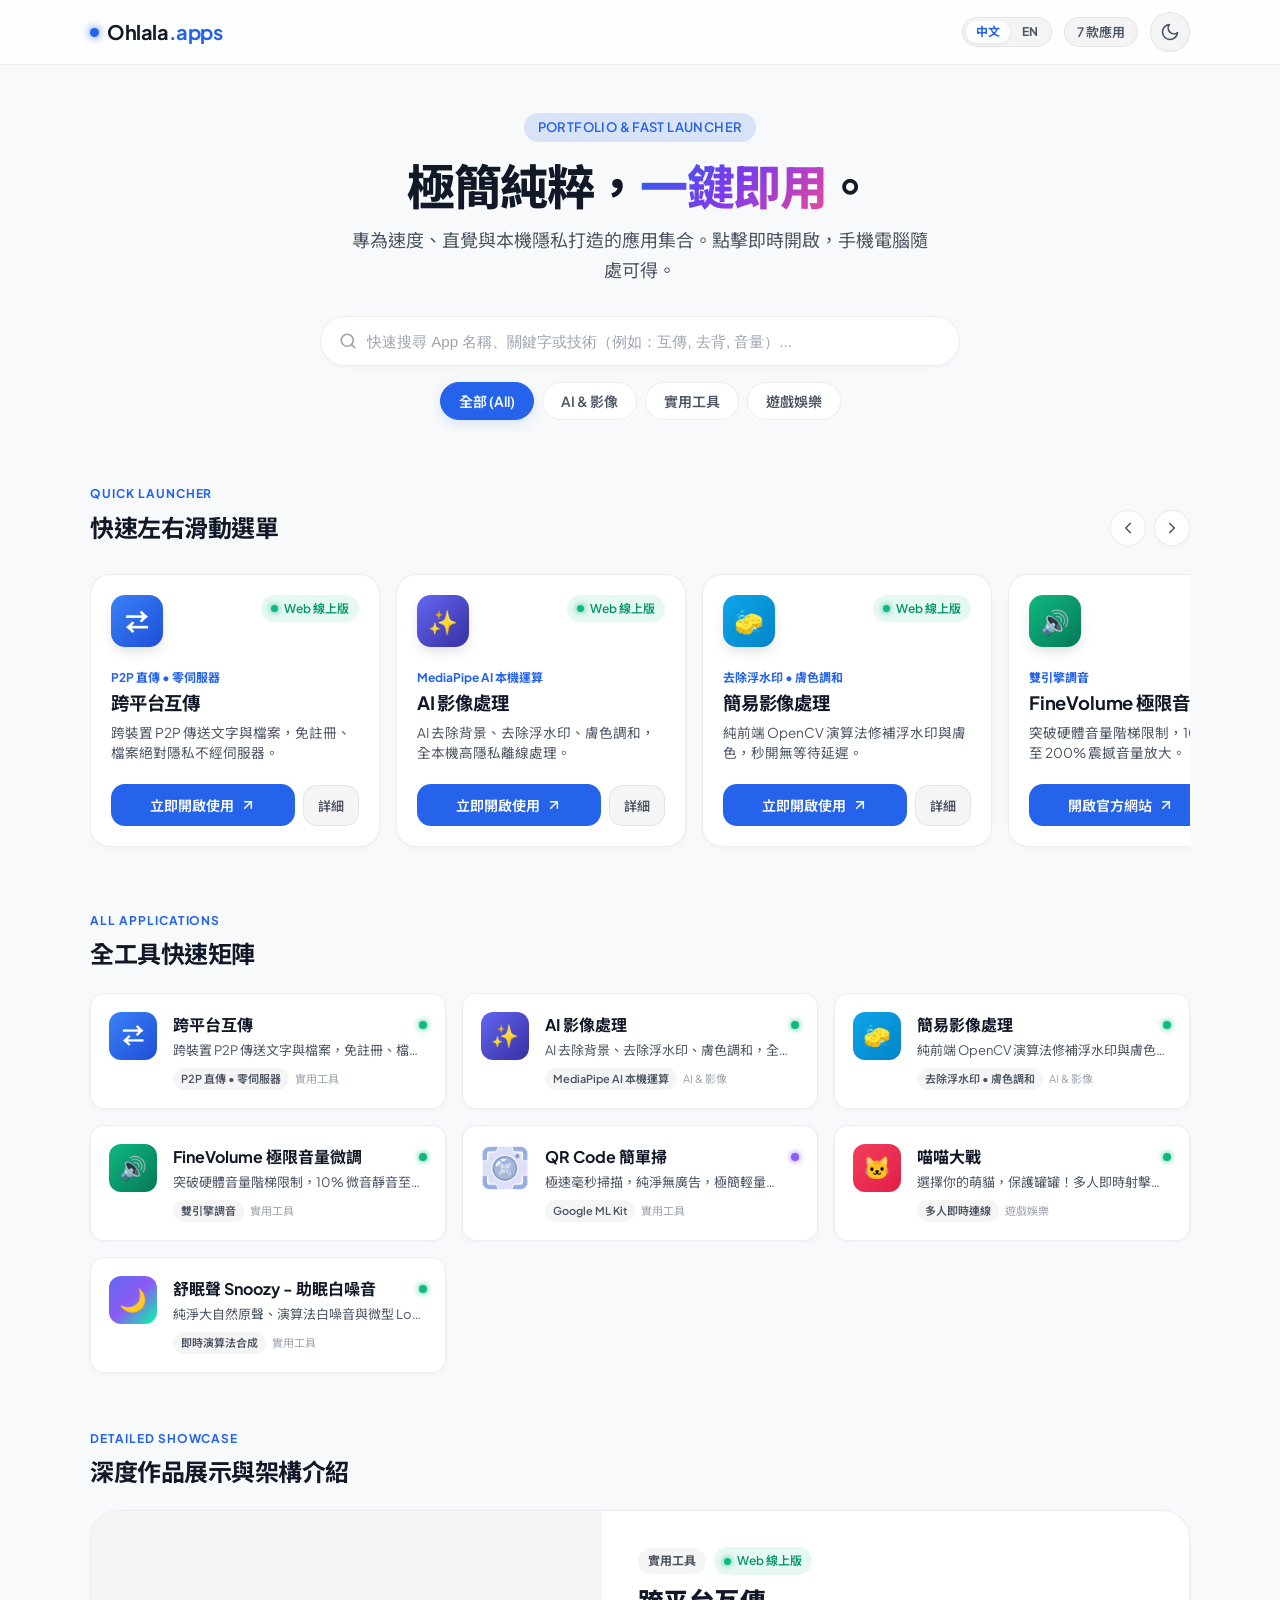
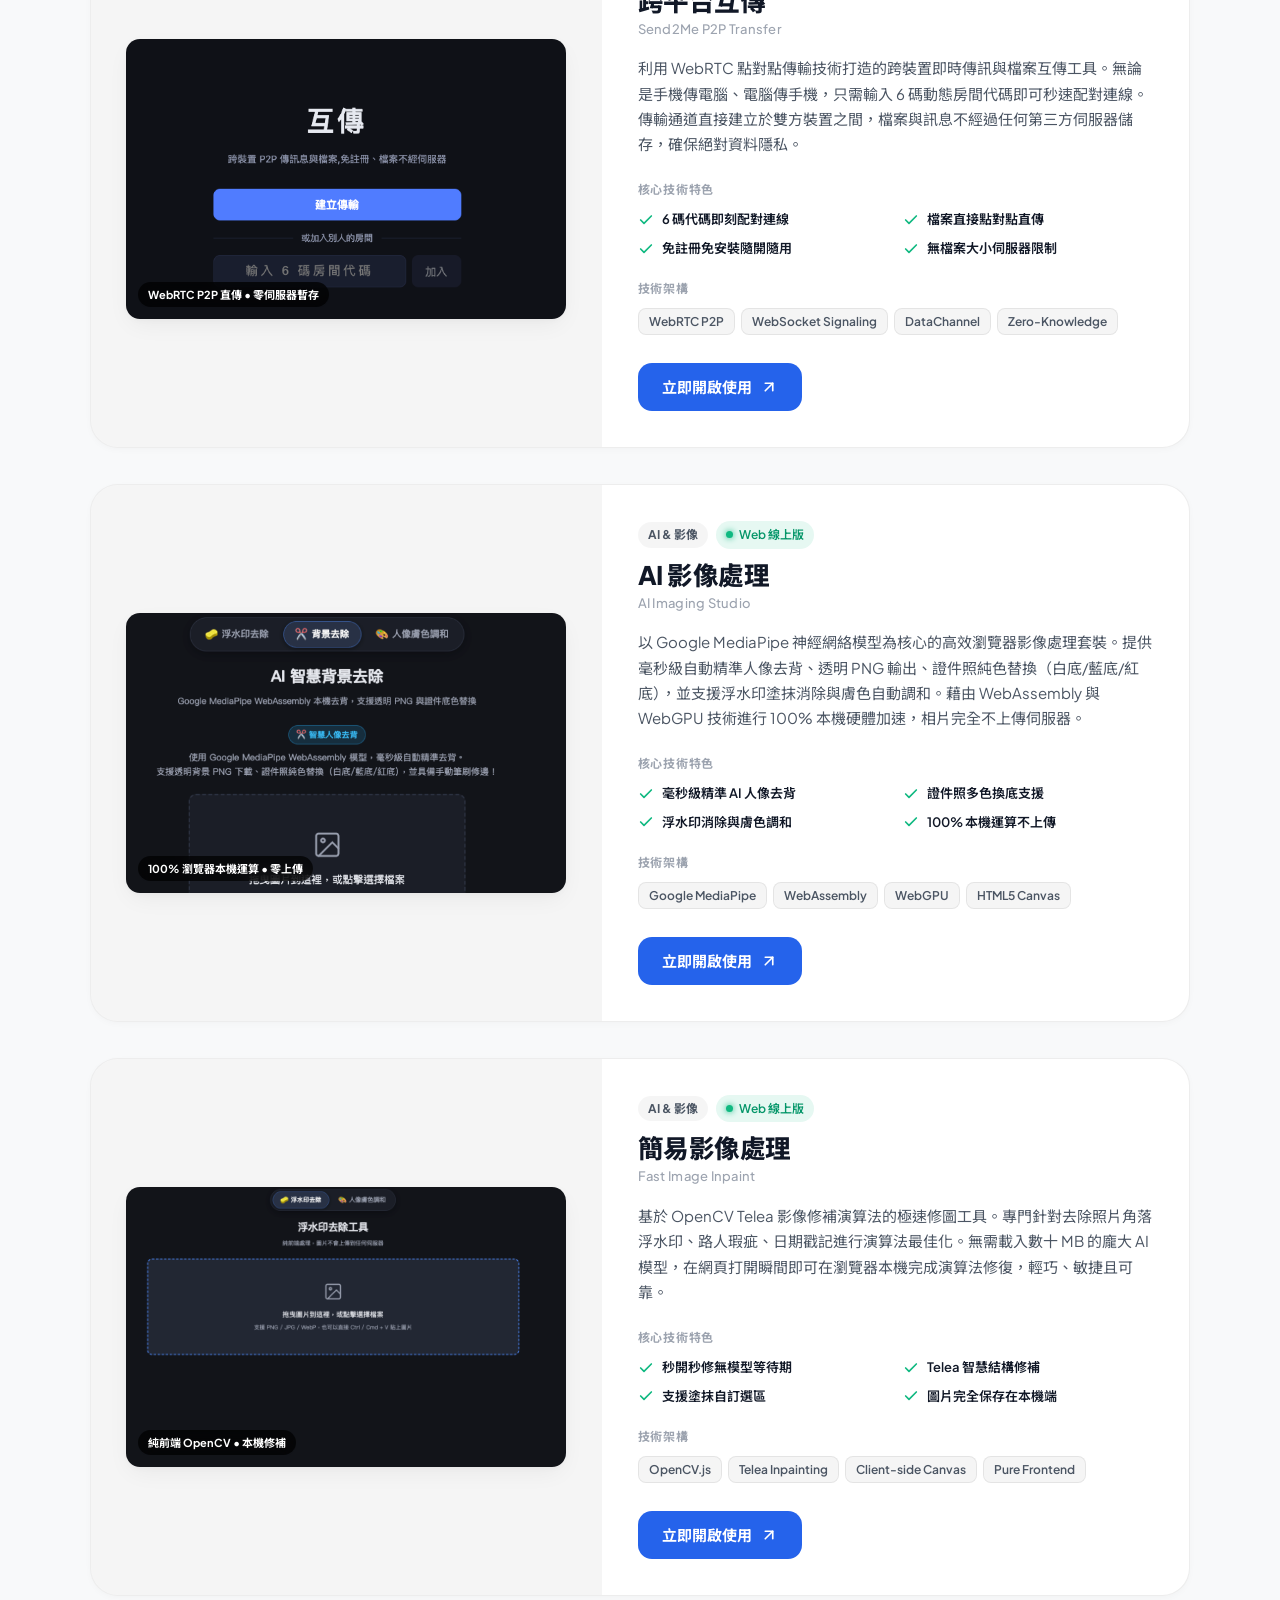
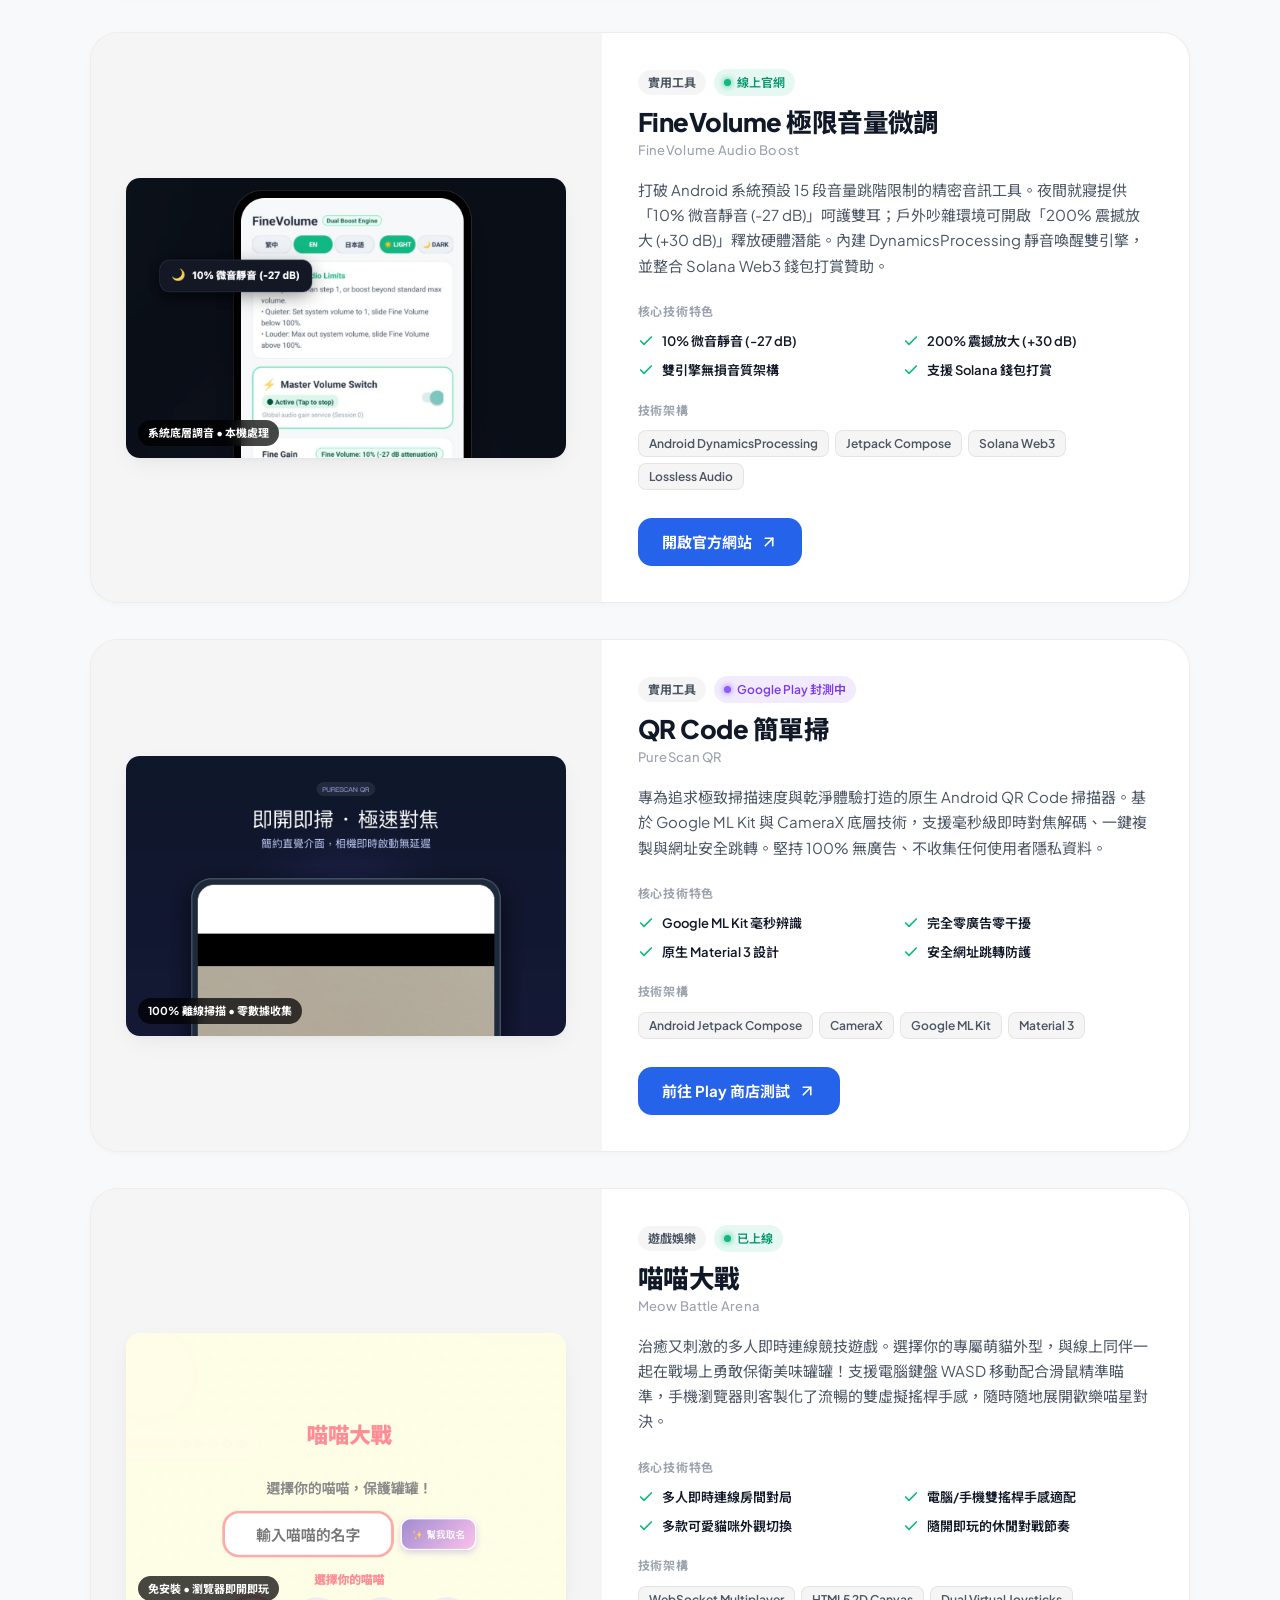
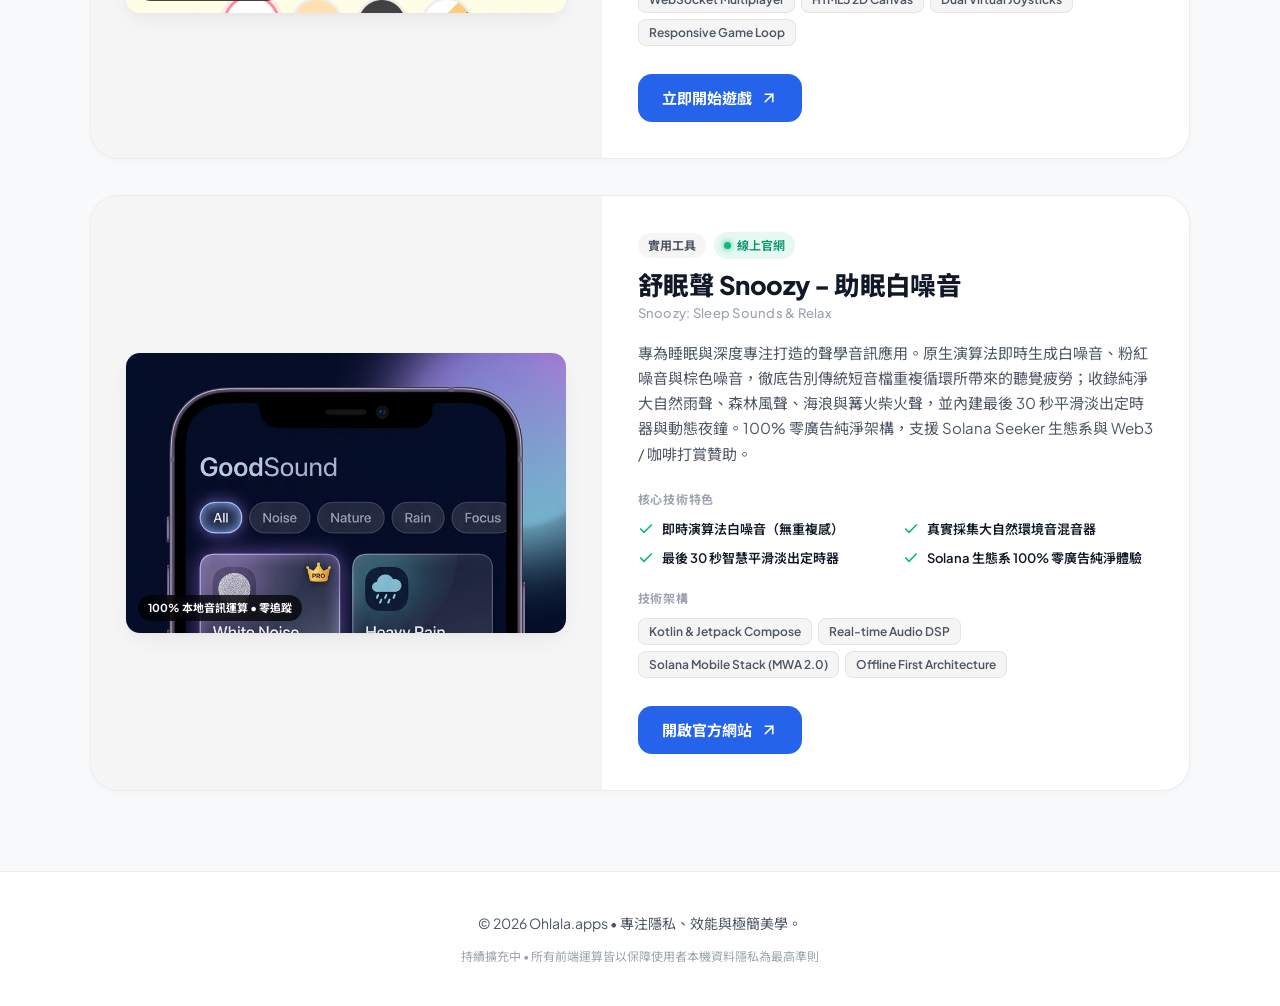
==== index.html @ dec2ff74 "Add Snoozy sleep white noise app to showcase and quick launcher" ====
<!DOCTYPE html>
<html lang="zh-TW" data-theme="light">
<head>
  <meta charset="UTF-8" />
  <meta name="viewport" content="width=device-width, initial-scale=1.0, maximum-scale=5.0" />
  <title>Ohlala Apps | 實用工具與獨立專案集合</title>
  <meta name="description" content="Ohlala Apps - 個人獨立開發的 Web 應用與 Android 原生 App 集合。主打 100% 隱私本機運算、P2P 直傳、Google MediaPipe AI 影像處理、極限音量微調與純淨 QR Code 掃描器。" />
  <meta name="keywords" content="Ohlala Apps, Web 應用, Android App, QR Code 掃描器, P2P 互傳, AI 去背, 浮水印去除, FineVolume, 作品集" />
  <meta name="author" content="Ohlala" />

  <!-- Open Graph / Meta -->
  <meta property="og:type" content="website" />
  <meta property="og:title" content="Ohlala Apps | 實用工具與獨立專案集合" />
  <meta property="og:description" content="乾淨、快速、專注於本機隱私與極致效能的獨立工具箱。" />
  <meta property="og:url" content="https://aiohlala.github.io/apps/" />

  <!-- Favicon -->
  <link rel="icon" href="data:image/svg+xml,<svg xmlns=%22http://www.w3.org/2000/svg%22 viewBox=%220 0 100 100%22><text y=%22.9em%22 font-size=%2290%22>⚡</text></svg>">

  <!-- Google Fonts: Plus Jakarta Sans & Noto Sans TC -->
  <link rel="preconnect" href="https://fonts.googleapis.com" />
  <link rel="preconnect" href="https://fonts.gstatic.com" crossorigin />
  <link href="https://fonts.googleapis.com/css2?family=Noto+Sans+TC:wght@400;500;700;800&family=Plus+Jakarta+Sans:wght@500;600;700;800&display=swap" rel="stylesheet" />

  <!-- Stylesheet -->
  <link rel="stylesheet" href="styles.css" />
</head>
<body>

  <!-- Sticky Top Header -->
  <header class="site-header">
    <div class="container nav-container">
      <a href="index.html" class="brand-logo" aria-label="Ohlala Apps 首頁">
        <span class="brand-dot"></span>
        <span>Ohlala<span style="color: var(--primary-accent);">.apps</span></span>
      </a>

      <div class="nav-actions">
        <!-- Language Switcher: Chinese / English -->
        <div class="lang-switch-group" role="group" aria-label="語言切換 Language Switcher">
          <button class="lang-btn active" id="langZhBtn" onclick="setLanguage('zh')">中文</button>
          <button class="lang-btn" id="langEnBtn" onclick="setLanguage('en')">EN</button>
        </div>

        <span class="app-count-badge" id="appCountBadge">7 款應用</span>

        <!-- Theme Toggle Button -->
        <button class="theme-toggle-btn" id="themeToggleBtn" aria-label="切換深淺色主題" title="切換深淺色主題">
          <!-- Sun Icon (shown in dark mode) -->
          <svg class="sun-icon" width="20" height="20" viewBox="0 0 24 24" fill="none" stroke="currentColor" stroke-width="2" stroke-linecap="round" stroke-linejoin="round">
            <circle cx="12" cy="12" r="5"></circle>
            <line x1="12" y1="1" x2="12" y2="3"></line>
            <line x1="12" y1="21" x2="12" y2="23"></line>
            <line x1="4.22" y1="4.22" x2="5.64" y2="5.64"></line>
            <line x1="18.36" y1="18.36" x2="19.78" y2="19.78"></line>
            <line x1="1" y1="12" x2="3" y2="12"></line>
            <line x1="21" y1="12" x2="23" y2="12"></line>
            <line x1="4.22" y1="19.78" x2="5.64" y2="18.36"></line>
            <line x1="18.36" y1="5.64" x2="19.78" y2="4.22"></line>
          </svg>
          <!-- Moon Icon (shown in light mode) -->
          <svg class="moon-icon" width="20" height="20" viewBox="0 0 24 24" fill="none" stroke="currentColor" stroke-width="2" stroke-linecap="round" stroke-linejoin="round">
            <path d="M21 12.79A9 9 0 1 1 11.21 3 7 7 0 0 0 21 12.79z"></path>
          </svg>
        </button>
      </div>
    </div>
  </header>

  <!-- Main Content -->
  <main class="container">
    <!-- Hero Section -->
    <section class="hero-section">
      <div class="hero-subtitle-tag">Portfolio & Fast Launcher</div>
      <h1 class="hero-title">
        極簡純粹，<span class="hero-title-highlight">一鍵即用</span>。
      </h1>
      <p class="hero-desc">
        專為速度、直覺與本機隱私打造的應用集合。點擊即時開啟，手機電腦隨處可得。
      </p>

      <!-- Search & Filter Controls -->
      <div class="filter-search-container">
        <div class="search-bar-wrap">
          <svg class="search-icon" width="18" height="18" viewBox="0 0 24 24" fill="none" stroke="currentColor" stroke-width="2.2" stroke-linecap="round" stroke-linejoin="round">
            <circle cx="11" cy="11" r="8"></circle>
            <line x1="21" y1="21" x2="16.65" y2="16.65"></line>
          </svg>
          <input 
            type="text" 
            id="searchInput" 
            class="search-input" 
            placeholder="快速搜尋 App 名稱、關鍵字或技術（例如：互傳, 去背, 音量）..." 
            autocomplete="off"
          />
          <button class="clear-search-btn" id="clearSearchBtn" aria-label="清除搜尋">
            <svg width="16" height="16" viewBox="0 0 24 24" fill="none" stroke="currentColor" stroke-width="2" stroke-linecap="round" stroke-linejoin="round">
              <line x1="18" y1="6" x2="6" y2="18"></line>
              <line x1="6" y1="6" x2="18" y2="18"></line>
            </svg>
          </button>
        </div>

        <div class="filter-tabs-row" role="tablist">
          <button class="filter-tab active" data-filter="all" role="tab">全部 (All)</button>
          <button class="filter-tab" data-filter="ai" role="tab">AI & 影像</button>
          <button class="filter-tab" data-filter="tools" role="tab">實用工具</button>
          <button class="filter-tab" data-filter="games" role="tab">遊戲娛樂</button>
        </div>
      </div>
    </section>

    <!-- Empty State (Shown when search/filter has no results) -->
    <div id="emptyState" class="empty-state">
      <div class="empty-icon">🔍</div>
      <h3 class="empty-title">找不到符合的應用</h3>
      <p class="empty-desc">請嘗試其他關鍵字或切換分類標籤。</p>
    </div>

    <!-- 1. Quick Swipe Deck (Horizontal Swipe Carousel for Mobile & Instant Launch) -->
    <section class="swipe-deck-section" aria-label="快速啟動輪播">
      <div class="section-header-row">
        <div>
          <div class="section-tagline">Quick Launcher</div>
          <h2 class="section-title">快速左右滑動選單</h2>
        </div>
        <div class="carousel-nav-btns" aria-hidden="true">
          <button class="carousel-btn" id="prevSwipeBtn" title="往左滑動" aria-label="往左滑動">
            <svg width="18" height="18" viewBox="0 0 24 24" fill="none" stroke="currentColor" stroke-width="2.2" stroke-linecap="round" stroke-linejoin="round">
              <polyline points="15 18 9 12 15 6"></polyline>
            </svg>
          </button>
          <button class="carousel-btn" id="nextSwipeBtn" title="往右滑動" aria-label="往右滑動">
            <svg width="18" height="18" viewBox="0 0 24 24" fill="none" stroke="currentColor" stroke-width="2.2" stroke-linecap="round" stroke-linejoin="round">
              <polyline points="9 18 15 12 9 6"></polyline>
            </svg>
          </button>
        </div>
      </div>

      <div id="swipeDeck" class="swipe-deck-container">
        <!-- Rendered by app.js -->
      </div>
    </section>

    <!-- 2. Compact Grid View (Overview Matrix) -->
    <section class="app-grid-section" aria-label="應用列表">
      <div class="section-header-row">
        <div>
          <div class="section-tagline">All Applications</div>
          <h2 class="section-title">全工具快速矩陣</h2>
        </div>
      </div>

      <div id="appGrid" class="app-grid">
        <!-- Rendered by app.js -->
      </div>
    </section>

    <!-- 3. Detailed Showcase Section -->
    <section class="showcase-section" aria-label="深度作品集展示">
      <div class="section-header-row">
        <div>
          <div class="section-tagline">Detailed Showcase</div>
          <h2 class="section-title">深度作品展示與架構介紹</h2>
        </div>
      </div>

      <div id="showcaseList" class="showcase-list">
        <!-- Rendered by app.js -->
      </div>
    </section>
  </main>

  <!-- Minimalist Footer -->
  <footer class="site-footer">
    <div class="container footer-content">
      <p>© 2026 Ohlala.apps • 專注隱私、效能與極簡美學。</p>
      <p class="footer-sub">持續擴充中 • 所有前端運算皆以保障使用者本機資料隱私為最高準則</p>
    </div>
  </footer>

  <!-- Application Logic -->
  <script src="app.js"></script>
</body>
</html>
---- styles.css ----
/* ==========================================================================
   Ohlala Apps - Japanese Minimalist Design System & Styling
   ========================================================================== */

:root {
  /* Light Theme (Default) */
  --bg-base: #F8F9FA;
  --bg-surface: #FFFFFF;
  --bg-surface-elevated: #FFFFFF;
  --bg-surface-glass: rgba(255, 255, 255, 0.85);
  --bg-tag: rgba(0, 0, 0, 0.04);
  --border-subtle: rgba(0, 0, 0, 0.07);
  --border-hover: rgba(0, 0, 0, 0.16);
  --border-active: #2563EB;
  
  --text-primary: #111827;
  --text-secondary: #4B5563;
  --text-muted: #9CA3AF;
  
  --primary-accent: #2563EB;
  --primary-accent-hover: #1D4ED8;
  --primary-glow: rgba(37, 99, 235, 0.15);

  --shadow-sm: 0 2px 8px -2px rgba(0, 0, 0, 0.04);
  --shadow-md: 0 8px 24px -4px rgba(0, 0, 0, 0.06), 0 2px 6px -1px rgba(0, 0, 0, 0.03);
  --shadow-lg: 0 16px 36px -6px rgba(0, 0, 0, 0.09), 0 6px 14px -3px rgba(0, 0, 0, 0.04);

  --radius-sm: 8px;
  --radius-md: 14px;
  --radius-lg: 20px;
  --radius-xl: 28px;
  --radius-pill: 9999px;

  --transition-fast: 0.18s cubic-bezier(0.16, 1, 0.3, 1);
  --transition-normal: 0.28s cubic-bezier(0.16, 1, 0.3, 1);
}

[data-theme="dark"] {
  /* Dark Theme */
  --bg-base: #0B0F17;
  --bg-surface: #131926;
  --bg-surface-elevated: #1A2234;
  --bg-surface-glass: rgba(19, 25, 38, 0.88);
  --bg-tag: rgba(255, 255, 255, 0.06);
  --border-subtle: rgba(255, 255, 255, 0.08);
  --border-hover: rgba(255, 255, 255, 0.2);
  --border-active: #3B82F6;
  
  --text-primary: #F9FAFB;
  --text-secondary: #9CA3AF;
  --text-muted: #6B7280;
  
  --primary-accent: #3B82F6;
  --primary-accent-hover: #60A5FA;
  --primary-glow: rgba(59, 130, 246, 0.25);

  --shadow-sm: 0 2px 8px -2px rgba(0, 0, 0, 0.35);
  --shadow-md: 0 8px 24px -4px rgba(0, 0, 0, 0.5), 0 2px 8px -1px rgba(0, 0, 0, 0.3);
  --shadow-lg: 0 18px 42px -6px rgba(0, 0, 0, 0.65), 0 8px 18px -4px rgba(0, 0, 0, 0.4);
}

/* Base Resets */
*, *::before, *::after {
  box-sizing: border-box;
  margin: 0;
  padding: 0;
}

html {
  scroll-behavior: smooth;
  font-size: 16px;
  -webkit-text-size-adjust: 100%;
}

body {
  font-family: 'Plus Jakarta Sans', -apple-system, BlinkMacSystemFont, "Segoe UI", Roboto, "Noto Sans TC", sans-serif;
  background-color: var(--bg-base);
  color: var(--text-primary);
  line-height: 1.6;
  overflow-x: hidden;
  transition: background-color var(--transition-normal), color var(--transition-normal);
  min-height: 100vh;
}

a {
  color: inherit;
  text-decoration: none;
}

button {
  font-family: inherit;
  border: none;
  background: none;
  cursor: pointer;
  color: inherit;
}

img {
  max-width: 100%;
  height: auto;
  display: block;
}

/* Layout Containers */
.container {
  max-width: 1140px;
  margin: 0 auto;
  padding: 0 20px;
}

/* Navbar */
.site-header {
  position: sticky;
  top: 0;
  z-index: 100;
  background: var(--bg-surface-glass);
  backdrop-filter: blur(16px);
  -webkit-backdrop-filter: blur(16px);
  border-bottom: 1px solid var(--border-subtle);
  transition: background var(--transition-normal), border-color var(--transition-normal);
}

.nav-container {
  display: flex;
  align-items: center;
  justify-content: space-between;
  height: 64px;
}

.brand-logo {
  display: flex;
  align-items: center;
  gap: 8px;
  font-size: 1.25rem;
  font-weight: 700;
  letter-spacing: -0.02em;
}

.brand-dot {
  width: 9px;
  height: 9px;
  border-radius: 50%;
  background: var(--primary-accent);
  box-shadow: 0 0 10px var(--primary-accent);
  animation: pulseDot 2.4s ease-in-out infinite;
}

@keyframes pulseDot {
  0%, 100% { transform: scale(1); opacity: 0.9; }
  50% { transform: scale(1.3); opacity: 1; }
}

/* Language Switcher */
.lang-switch-group {
  display: inline-flex;
  align-items: center;
  background: var(--bg-tag);
  border: 1px solid var(--border-subtle);
  border-radius: var(--radius-pill);
  padding: 3px;
  gap: 2px;
}

.lang-btn {
  font-size: 0.75rem;
  font-weight: 700;
  padding: 4px 10px;
  border-radius: var(--radius-pill);
  color: var(--text-secondary);
  transition: all var(--transition-fast);
  line-height: 1.2;
}

.lang-btn:hover {
  color: var(--text-primary);
}

.lang-btn.active {
  background: var(--bg-surface);
  color: var(--primary-accent);
  box-shadow: 0 1px 4px rgba(0, 0, 0, 0.08);
}

[data-theme="dark"] .lang-btn.active {
  background: var(--bg-surface-elevated);
  box-shadow: 0 1px 6px rgba(0, 0, 0, 0.35);
}

.nav-actions {
  display: flex;
  align-items: center;
  gap: 12px;
}

.app-count-badge {
  font-size: 0.8125rem;
  font-weight: 600;
  padding: 4px 12px;
  border-radius: var(--radius-pill);
  background: var(--bg-tag);
  color: var(--text-secondary);
  border: 1px solid var(--border-subtle);
}

.theme-toggle-btn {
  display: flex;
  align-items: center;
  justify-content: center;
  width: 40px;
  height: 40px;
  border-radius: 50%;
  background: var(--bg-tag);
  border: 1px solid var(--border-subtle);
  color: var(--text-secondary);
  transition: all var(--transition-fast);
}

.theme-toggle-btn:hover {
  background: var(--bg-surface);
  color: var(--text-primary);
  border-color: var(--border-hover);
  transform: rotate(15deg);
}

.sun-icon { display: none; }
.moon-icon { display: block; }
[data-theme="dark"] .sun-icon { display: block; }
[data-theme="dark"] .moon-icon { display: none; }

/* Hero Section */
.hero-section {
  padding: 48px 0 28px;
  text-align: center;
}

.hero-subtitle-tag {
  display: inline-flex;
  align-items: center;
  gap: 6px;
  font-size: 0.8125rem;
  font-weight: 600;
  padding: 4px 14px;
  border-radius: var(--radius-pill);
  background: var(--primary-glow);
  color: var(--primary-accent);
  margin-bottom: 16px;
  letter-spacing: 0.03em;
  text-transform: uppercase;
}

.hero-title {
  font-size: clamp(2rem, 4.5vw, 3rem);
  font-weight: 800;
  letter-spacing: -0.03em;
  line-height: 1.15;
  margin-bottom: 12px;
}

.hero-title-highlight {
  background: linear-gradient(135deg, #2563EB 0%, #7C3AED 50%, #EC4899 100%);
  -webkit-background-clip: text;
  -webkit-text-fill-color: transparent;
}

.hero-desc {
  font-size: clamp(0.95rem, 2vw, 1.125rem);
  color: var(--text-secondary);
  max-width: 580px;
  margin: 0 auto 32px;
  line-height: 1.65;
}

/* Search and Filter Row */
.filter-search-container {
  max-width: 640px;
  margin: 0 auto 36px;
  display: flex;
  flex-direction: column;
  gap: 16px;
}

.search-bar-wrap {
  position: relative;
  display: flex;
  align-items: center;
  background: var(--bg-surface);
  border: 1px solid var(--border-subtle);
  border-radius: var(--radius-pill);
  padding: 0 16px 0 18px;
  box-shadow: var(--shadow-sm);
  transition: all var(--transition-fast);
}

.search-bar-wrap:focus-within {
  border-color: var(--primary-accent);
  box-shadow: 0 0 0 3px var(--primary-glow);
}

.search-icon {
  color: var(--text-muted);
  flex-shrink: 0;
  margin-right: 10px;
}

.search-input {
  flex: 1;
  height: 48px;
  border: none;
  background: transparent;
  color: var(--text-primary);
  font-size: 0.95rem;
  outline: none;
}

.search-input::placeholder {
  color: var(--text-muted);
}

.clear-search-btn {
  display: none;
  align-items: center;
  justify-content: center;
  width: 28px;
  height: 28px;
  border-radius: 50%;
  color: var(--text-muted);
  transition: color var(--transition-fast);
}

.clear-search-btn:hover {
  color: var(--text-primary);
}

/* Category Filter Tabs */
.filter-tabs-row {
  display: flex;
  align-items: center;
  justify-content: center;
  gap: 8px;
  flex-wrap: wrap;
}

.filter-tab {
  font-size: 0.875rem;
  font-weight: 600;
  padding: 8px 18px;
  border-radius: var(--radius-pill);
  background: var(--bg-surface);
  border: 1px solid var(--border-subtle);
  color: var(--text-secondary);
  transition: all var(--transition-fast);
}

.filter-tab:hover {
  border-color: var(--border-hover);
  color: var(--text-primary);
}

.filter-tab.active {
  background: var(--primary-accent);
  color: #FFFFFF;
  border-color: var(--primary-accent);
  box-shadow: 0 4px 12px var(--primary-glow);
}

/* Section Common Titles */
.section-header-row {
  display: flex;
  align-items: flex-end;
  justify-content: space-between;
  margin-bottom: 20px;
}

.section-tagline {
  font-size: 0.75rem;
  font-weight: 700;
  color: var(--primary-accent);
  text-transform: uppercase;
  letter-spacing: 0.08em;
  margin-bottom: 4px;
}

.section-title {
  font-size: 1.5rem;
  font-weight: 700;
  letter-spacing: -0.02em;
}

.carousel-nav-btns {
  display: flex;
  gap: 8px;
}

.carousel-btn {
  display: flex;
  align-items: center;
  justify-content: center;
  width: 36px;
  height: 36px;
  border-radius: 50%;
  background: var(--bg-surface);
  border: 1px solid var(--border-subtle);
  color: var(--text-secondary);
  box-shadow: var(--shadow-sm);
  transition: all var(--transition-fast);
}

.carousel-btn:hover {
  background: var(--bg-surface-elevated);
  border-color: var(--border-hover);
  color: var(--text-primary);
  transform: translateY(-1px);
}

/* ==========================================================================
   Swipe Deck (Horizontal Swipe Carousel) - Optimized for Mobile & Fast Launch
   ========================================================================== */
.swipe-deck-section {
  padding-bottom: 44px;
}

.swipe-deck-container {
  display: flex;
  gap: 16px;
  overflow-x: auto;
  overflow-y: hidden;
  padding: 8px 4px 20px;
  scroll-snap-type: x mandatory;
  -webkit-overflow-scrolling: touch;
  scrollbar-width: none;
}

.swipe-deck-container::-webkit-scrollbar {
  display: none;
}

.swipe-card {
  flex: 0 0 290px;
  scroll-snap-align: start;
  background: var(--bg-surface);
  border: 1px solid var(--border-subtle);
  border-radius: var(--radius-lg);
  padding: 20px;
  display: flex;
  flex-direction: column;
  justify-content: space-between;
  box-shadow: var(--shadow-sm);
  transition: transform var(--transition-normal), box-shadow var(--transition-normal), border-color var(--transition-normal);
  position: relative;
  overflow: hidden;
}

.swipe-card:hover {
  transform: translateY(-4px);
  box-shadow: var(--shadow-md);
  border-color: var(--border-hover);
}

.swipe-card-top {
  display: flex;
  align-items: flex-start;
  justify-content: space-between;
  margin-bottom: 16px;
}

.swipe-icon-wrap {
  width: 52px;
  height: 52px;
  border-radius: 14px;
  display: flex;
  align-items: center;
  justify-content: center;
  color: #FFFFFF;
  font-weight: 800;
  font-size: 1.1rem;
  box-shadow: 0 6px 14px -3px rgba(0, 0, 0, 0.15);
  overflow: hidden;
}

.swipe-icon-img {
  width: 100%;
  height: 100%;
  object-fit: cover;
}

.swipe-icon-emoji {
  font-size: 1.5rem;
}

.status-pill {
  display: inline-flex;
  align-items: center;
  gap: 6px;
  font-size: 0.75rem;
  font-weight: 600;
  padding: 4px 10px;
  border-radius: var(--radius-pill);
}

.status-dot {
  width: 7px;
  height: 7px;
  border-radius: 50%;
}

.status-online {
  background: rgba(16, 185, 129, 0.1);
  color: #059669;
}
.status-online .status-dot {
  background: #10B981;
  box-shadow: 0 0 6px #10B981;
}

.status-beta {
  background: rgba(124, 58, 237, 0.1);
  color: #7C3AED;
}
.status-beta .status-dot {
  background: #8B5CF6;
  box-shadow: 0 0 6px #8B5CF6;
}

.status-soon {
  background: rgba(245, 158, 11, 0.1);
  color: #D97706;
}
.status-soon .status-dot {
  background: #F59E0B;
  box-shadow: 0 0 6px #F59E0B;
}

.swipe-badge {
  display: inline-block;
  font-size: 0.75rem;
  font-weight: 700;
  color: var(--primary-accent);
  margin-bottom: 4px;
}

.swipe-title {
  font-size: 1.15rem;
  font-weight: 700;
  letter-spacing: -0.01em;
  margin-bottom: 8px;
  line-height: 1.3;
}

.swipe-desc {
  font-size: 0.85rem;
  color: var(--text-secondary);
  line-height: 1.5;
  margin-bottom: 20px;
  display: -webkit-box;
  -webkit-line-clamp: 2;
  -webkit-box-orient: vertical;
  overflow: hidden;
}

.swipe-card-action {
  display: flex;
  gap: 8px;
  align-items: center;
}

.swipe-btn {
  flex: 1;
  display: inline-flex;
  align-items: center;
  justify-content: center;
  gap: 6px;
  padding: 10px 16px;
  border-radius: var(--radius-md);
  font-size: 0.875rem;
  font-weight: 600;
  transition: all var(--transition-fast);
}

.btn-primary {
  background: var(--primary-accent);
  color: #FFFFFF;
}

.btn-primary:hover {
  background: var(--primary-accent-hover);
  box-shadow: 0 4px 14px var(--primary-glow);
  transform: translateY(-1px);
}

.btn-soon {
  background: var(--bg-tag);
  color: var(--text-muted);
  cursor: default;
}

.swipe-detail-btn {
  display: inline-flex;
  align-items: center;
  justify-content: center;
  padding: 10px 14px;
  border-radius: var(--radius-md);
  font-size: 0.8125rem;
  font-weight: 600;
  background: var(--bg-tag);
  color: var(--text-secondary);
  border: 1px solid var(--border-subtle);
  transition: all var(--transition-fast);
}

.swipe-detail-btn:hover {
  background: var(--bg-surface-elevated);
  border-color: var(--border-hover);
  color: var(--text-primary);
}

/* ==========================================================================
   App Grid (Overview Matrix)
   ========================================================================== */
.app-grid-section {
  padding-bottom: 56px;
}

.app-grid {
  display: grid;
  grid-template-columns: repeat(auto-fill, minmax(320px, 1fr));
  gap: 16px;
}

.grid-card {
  background: var(--bg-surface);
  border: 1px solid var(--border-subtle);
  border-radius: var(--radius-md);
  box-shadow: var(--shadow-sm);
  transition: all var(--transition-fast);
}

.grid-card:hover {
  border-color: var(--border-hover);
  box-shadow: var(--shadow-md);
  transform: translateY(-2px);
}

.grid-card-inner {
  display: flex;
  align-items: flex-start;
  gap: 16px;
  padding: 18px;
}

.grid-icon-box {
  width: 48px;
  height: 48px;
  border-radius: 12px;
  display: flex;
  align-items: center;
  justify-content: center;
  flex-shrink: 0;
  color: #FFFFFF;
  font-weight: 700;
  overflow: hidden;
}

.grid-icon-img {
  width: 100%;
  height: 100%;
  object-fit: cover;
}

.grid-icon-emoji {
  font-size: 1.4rem;
}

.grid-card-info {
  flex: 1;
  min-width: 0;
}

.grid-card-head {
  display: flex;
  align-items: center;
  justify-content: space-between;
  gap: 8px;
  margin-bottom: 4px;
}

.grid-card-title {
  font-size: 1rem;
  font-weight: 700;
  white-space: nowrap;
  overflow: hidden;
  text-overflow: ellipsis;
}

.status-pill-mini {
  width: 8px;
  height: 8px;
  border-radius: 50%;
  flex-shrink: 0;
}
.status-pill-mini.status-online { background: #10B981; box-shadow: 0 0 6px #10B981; }
.status-pill-mini.status-beta { background: #8B5CF6; box-shadow: 0 0 6px #8B5CF6; }
.status-pill-mini.status-soon { background: #F59E0B; box-shadow: 0 0 6px #F59E0B; }

.grid-card-desc {
  font-size: 0.8125rem;
  color: var(--text-secondary);
  line-height: 1.45;
  margin-bottom: 8px;
  display: -webkit-box;
  -webkit-line-clamp: 1;
  -webkit-box-orient: vertical;
  overflow: hidden;
}

.grid-card-meta {
  display: flex;
  gap: 6px;
  align-items: center;
}

.grid-tag {
  font-size: 0.6875rem;
  font-weight: 600;
  padding: 2px 8px;
  border-radius: var(--radius-pill);
  background: var(--bg-tag);
  color: var(--text-secondary);
}

.grid-category {
  font-size: 0.6875rem;
  color: var(--text-muted);
}

/* ==========================================================================
   Showcase List (Detailed Project Cards)
   ========================================================================== */
.showcase-section {
  padding-bottom: 80px;
}

.showcase-list {
  display: flex;
  flex-direction: column;
  gap: 36px;
}

.showcase-card {
  background: var(--bg-surface);
  border: 1px solid var(--border-subtle);
  border-radius: var(--radius-xl);
  overflow: hidden;
  box-shadow: var(--shadow-sm);
  display: grid;
  grid-template-columns: 1fr 1.15fr;
  transition: all var(--transition-normal);
}

.showcase-card:hover {
  border-color: var(--border-hover);
  box-shadow: var(--shadow-lg);
}

.showcase-card.highlight-target {
  animation: targetPulse 1.8s ease-in-out;
}

@keyframes targetPulse {
  0%, 100% { box-shadow: var(--shadow-sm); }
  50% { box-shadow: 0 0 0 4px var(--primary-accent), var(--shadow-lg); }
}

.showcase-preview-col {
  background: var(--bg-tag);
  display: flex;
  align-items: center;
  justify-content: center;
  padding: 28px;
  position: relative;
  overflow: hidden;
}

.showcase-img-container {
  width: 100%;
  max-width: 440px;
  border-radius: var(--radius-md);
  overflow: hidden;
  box-shadow: var(--shadow-md);
  position: relative;
  transition: transform var(--transition-normal);
}

.showcase-card:hover .showcase-img-container {
  transform: scale(1.02);
}

.showcase-img {
  width: 100%;
  height: 280px;
  object-fit: cover;
  object-position: top center;
}

.showcase-overlay-badge {
  position: absolute;
  bottom: 12px;
  left: 12px;
  font-size: 0.6875rem;
  font-weight: 700;
  padding: 4px 10px;
  border-radius: var(--radius-pill);
  background: rgba(0, 0, 0, 0.72);
  color: #FFFFFF;
  backdrop-filter: blur(8px);
}

.showcase-info-col {
  padding: 36px;
  display: flex;
  flex-direction: column;
  justify-content: space-between;
}

.showcase-header {
  margin-bottom: 16px;
}

.showcase-title-row {
  display: flex;
  align-items: center;
  gap: 8px;
  margin-bottom: 10px;
}

.category-pill {
  font-size: 0.75rem;
  font-weight: 700;
  padding: 3px 10px;
  border-radius: var(--radius-pill);
  background: var(--bg-tag);
  color: var(--text-secondary);
}

.showcase-title {
  font-size: 1.6rem;
  font-weight: 800;
  letter-spacing: -0.02em;
  line-height: 1.25;
}

.showcase-en-title {
  display: block;
  font-size: 0.8125rem;
  color: var(--text-muted);
  font-weight: 500;
  letter-spacing: 0.02em;
  margin-top: 2px;
}

.showcase-desc {
  font-size: 0.9375rem;
  color: var(--text-secondary);
  line-height: 1.68;
  margin-bottom: 24px;
}

.showcase-section-block {
  margin-bottom: 20px;
}

.showcase-block-label {
  font-size: 0.75rem;
  font-weight: 700;
  text-transform: uppercase;
  color: var(--text-muted);
  letter-spacing: 0.06em;
  margin-bottom: 10px;
}

.highlight-list {
  list-style: none;
  display: grid;
  grid-template-columns: repeat(2, 1fr);
  gap: 8px 16px;
}

.highlight-item {
  display: flex;
  align-items: center;
  gap: 8px;
  font-size: 0.8125rem;
  font-weight: 600;
  color: var(--text-primary);
}

.check-icon {
  color: #10B981;
  flex-shrink: 0;
}

.tech-stack-row {
  display: flex;
  flex-wrap: wrap;
  gap: 6px;
}

.tech-pill {
  font-size: 0.75rem;
  font-weight: 600;
  padding: 3px 10px;
  border-radius: var(--radius-sm);
  background: var(--bg-tag);
  color: var(--text-secondary);
  border: 1px solid var(--border-subtle);
}

.showcase-action-row {
  margin-top: 8px;
}

.showcase-cta-btn {
  display: inline-flex;
  align-items: center;
  gap: 8px;
  padding: 12px 24px;
  border-radius: var(--radius-md);
  font-size: 0.9375rem;
  font-weight: 700;
  transition: all var(--transition-fast);
}

/* Empty State */
.empty-state {
  display: none;
  text-align: center;
  padding: 64px 20px;
}

.empty-icon {
  font-size: 3rem;
  margin-bottom: 16px;
}

.empty-title {
  font-size: 1.25rem;
  font-weight: 700;
  margin-bottom: 8px;
}

.empty-desc {
  color: var(--text-secondary);
  font-size: 0.9375rem;
}

/* Footer */
.site-footer {
  border-top: 1px solid var(--border-subtle);
  background: var(--bg-surface);
  padding: 40px 0;
  margin-top: auto;
  text-align: center;
  font-size: 0.875rem;
  color: var(--text-secondary);
}

.footer-content {
  display: flex;
  flex-direction: column;
  align-items: center;
  gap: 12px;
}

.footer-sub {
  font-size: 0.75rem;
  color: var(--text-muted);
}

/* ==========================================================================
   Responsive Adaptations (Mobile-First Polish)
   ========================================================================== */
@media (max-width: 900px) {
  .showcase-card {
    grid-template-columns: 1fr;
  }
  
  .showcase-preview-col {
    padding: 24px;
  }
  
  .showcase-img {
    height: 220px;
  }
  
  .showcase-info-col {
    padding: 28px;
  }
}

@media (max-width: 640px) {
  .container {
    padding: 0 16px;
  }

  .hero-section {
    padding: 32px 0 20px;
  }

  .swipe-card {
    flex: 0 0 82vw;
    max-width: 310px;
  }

  .app-grid {
    grid-template-columns: 1fr;
  }

  .highlight-list {
    grid-template-columns: 1fr;
  }

  .showcase-title {
    font-size: 1.35rem;
  }

  .showcase-info-col {
    padding: 20px;
  }

  .carousel-nav-btns {
    display: none; /* Mobile uses natural finger swipe gesture */
  }
}
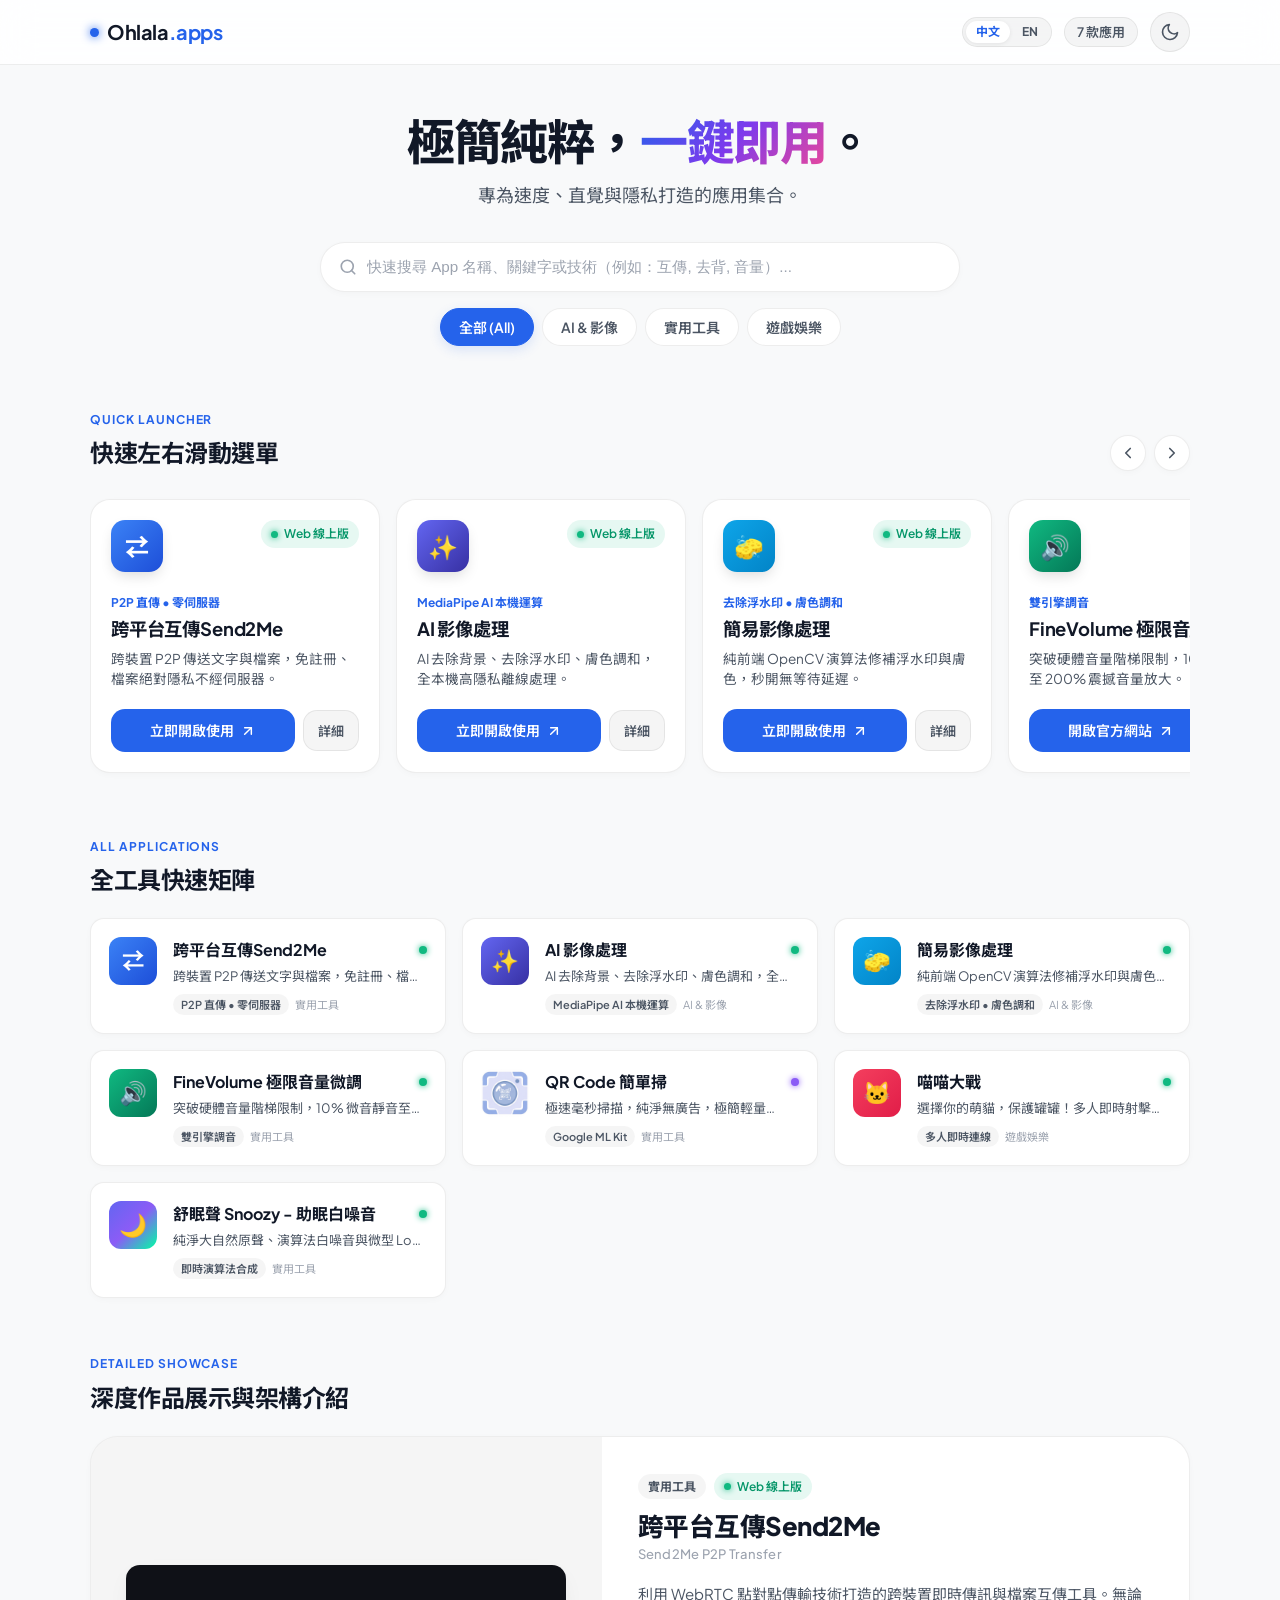
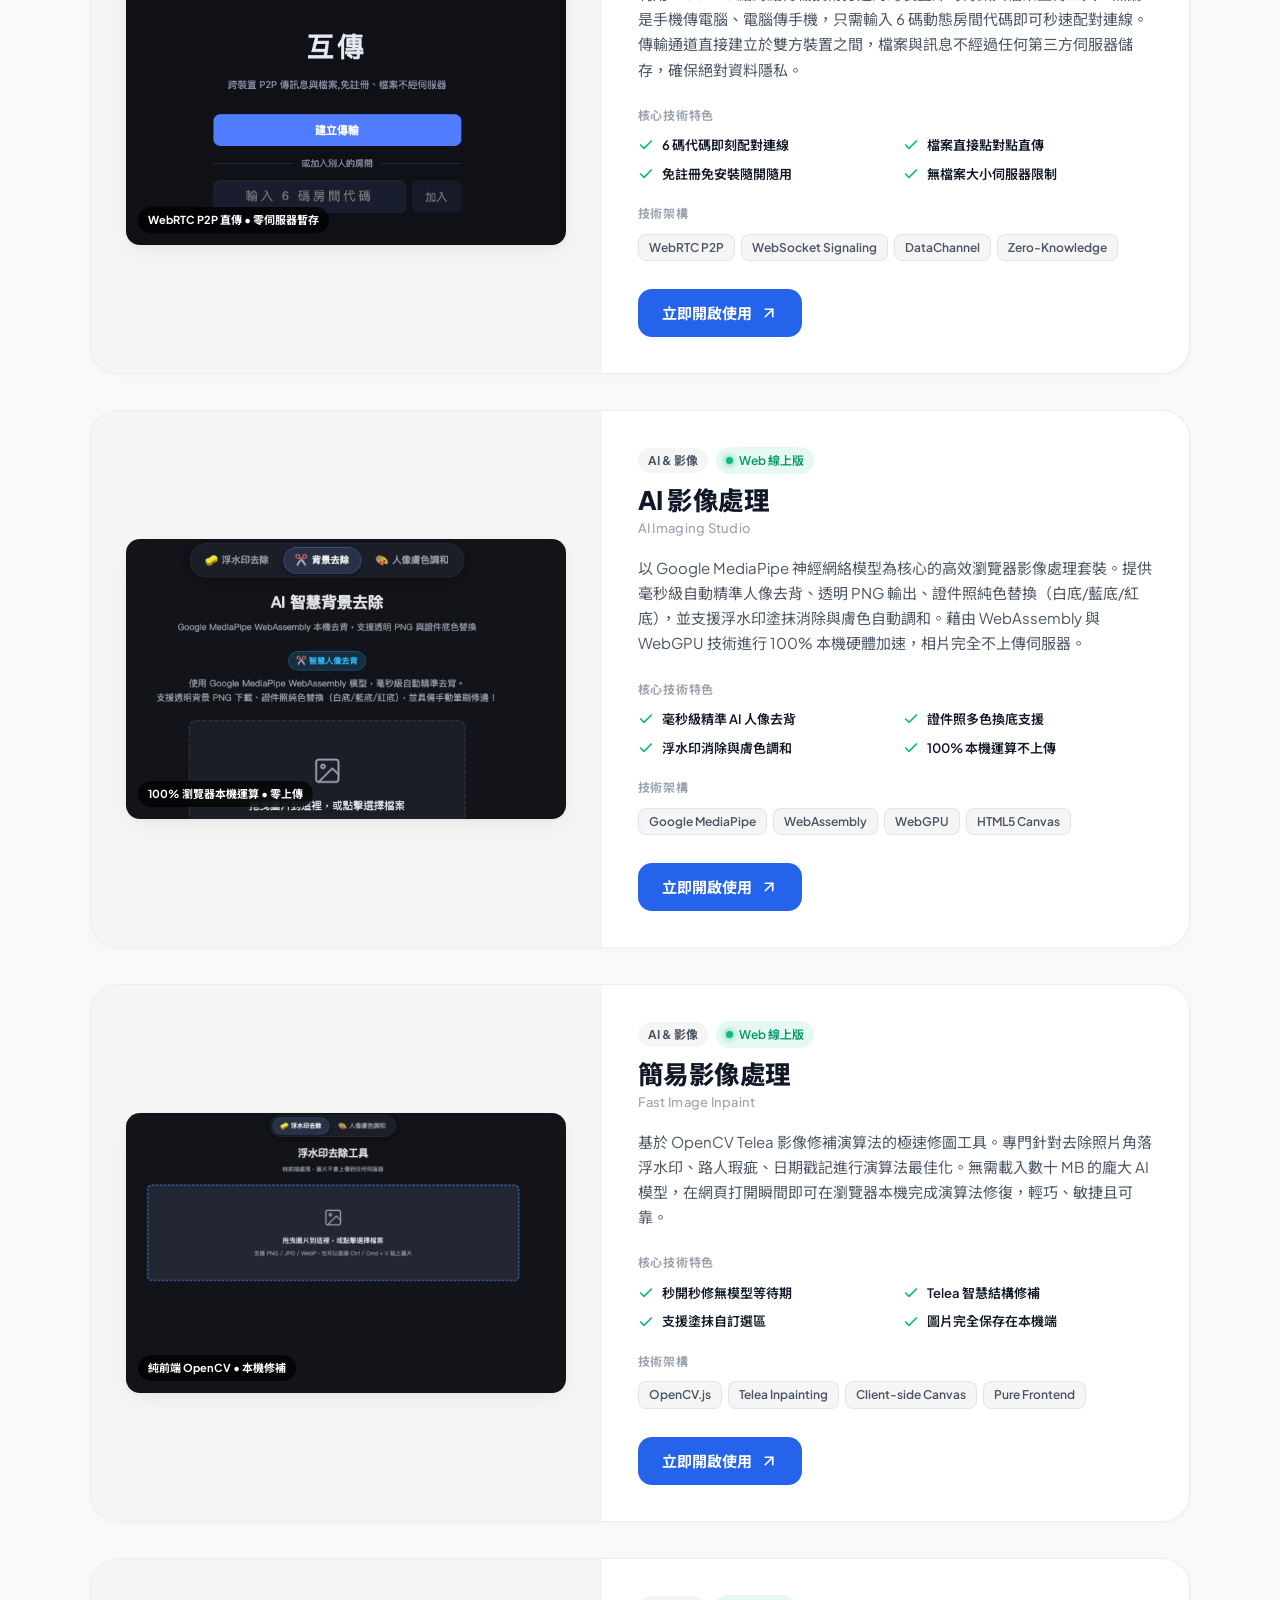
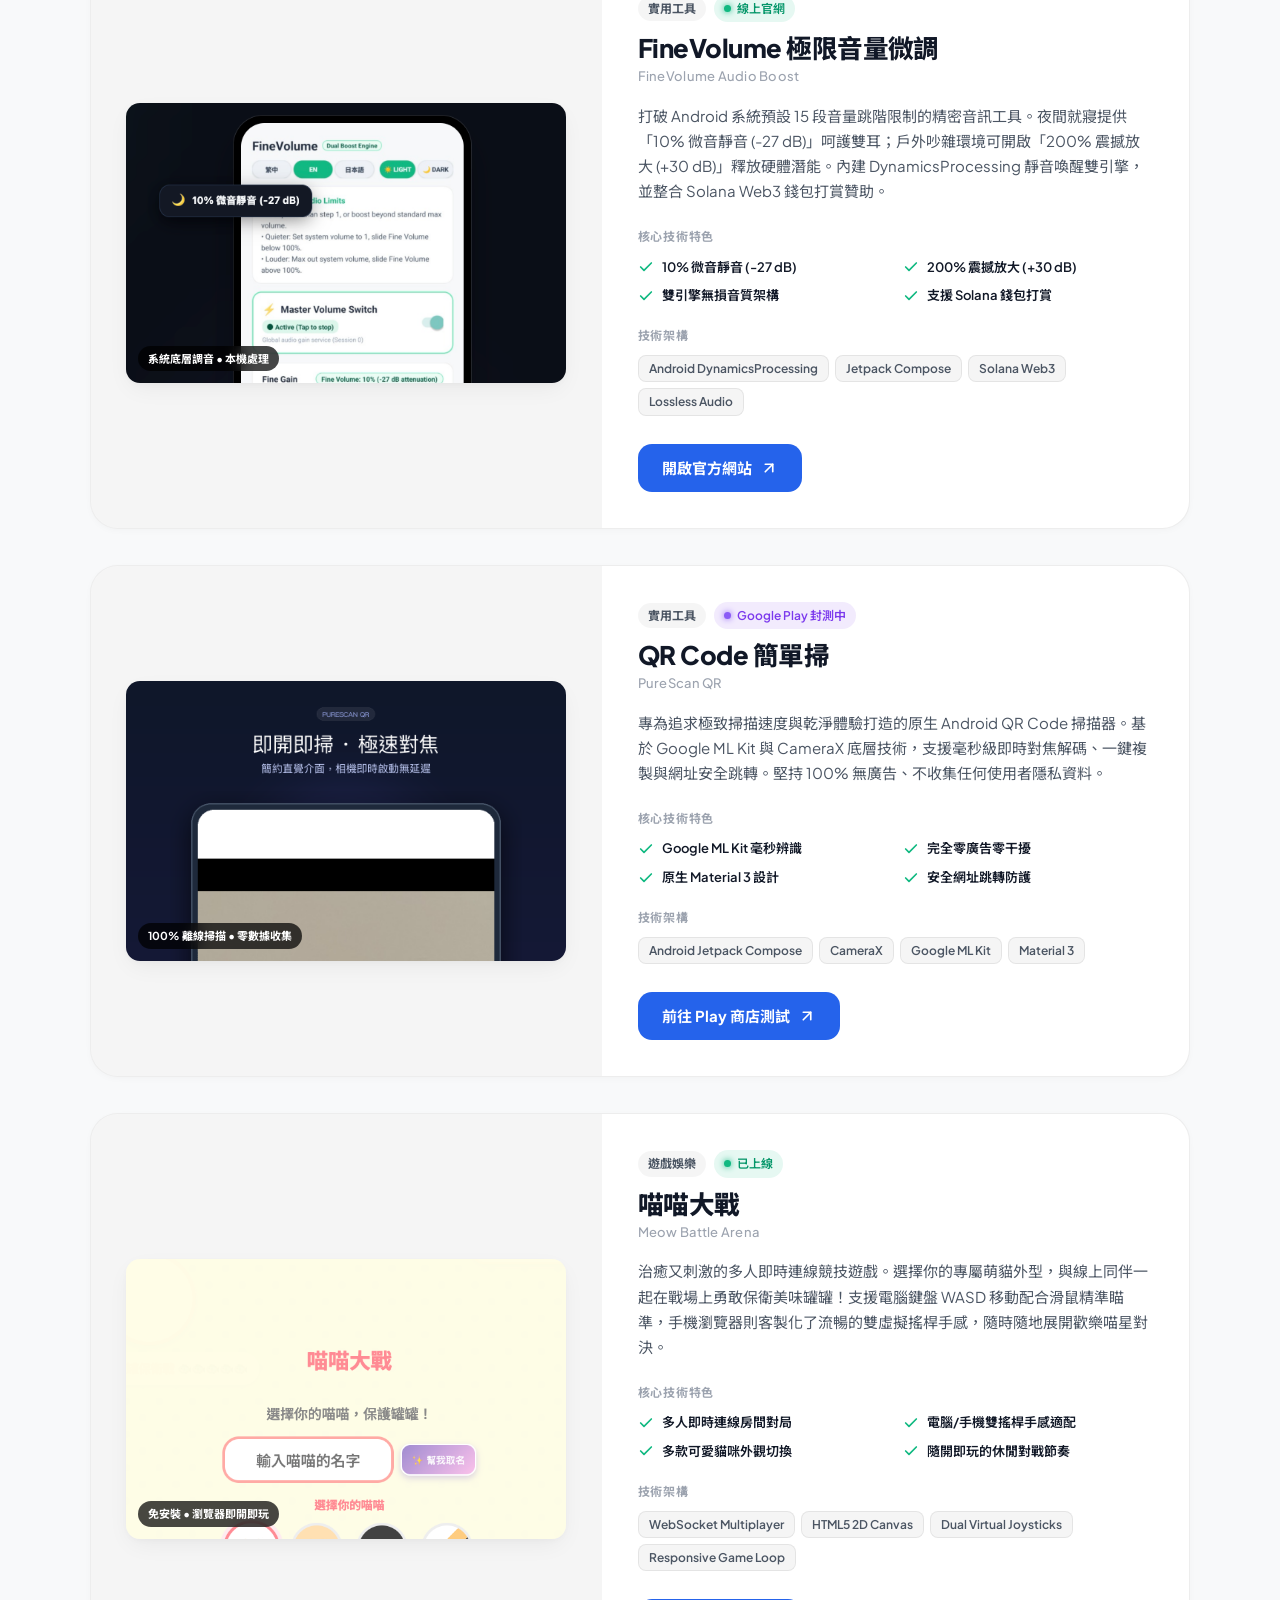
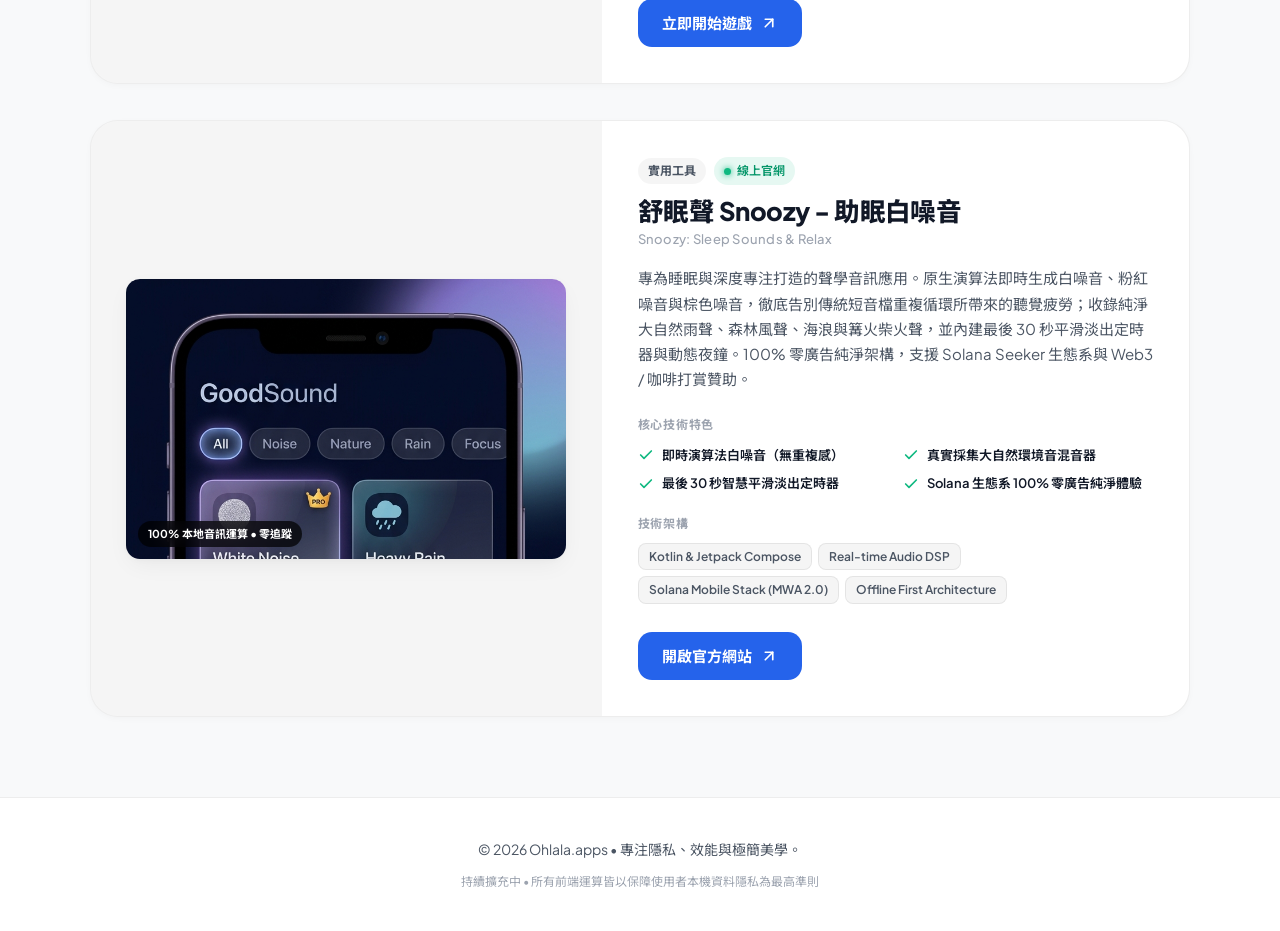
==== commit a0ae2b4e: "update: refine hero subtitle, rename Send2Me and update URL, remove Portfolio tag" ====
--- a/index.html
+++ b/index.html
@@ -71,12 +71,11 @@
   <main class="container">
     <!-- Hero Section -->
     <section class="hero-section">
-      <div class="hero-subtitle-tag">Portfolio & Fast Launcher</div>
       <h1 class="hero-title">
         極簡純粹，<span class="hero-title-highlight">一鍵即用</span>。
       </h1>
       <p class="hero-desc">
-        專為速度、直覺與本機隱私打造的應用集合。點擊即時開啟，手機電腦隨處可得。
+        專為速度、直覺與隱私打造的應用集合。
       </p>
 
       <!-- Search & Filter Controls -->
--- a/styles.css
+++ b/styles.css
@@ -233,20 +233,6 @@
   text-align: center;
 }
 
-.hero-subtitle-tag {
-  display: inline-flex;
-  align-items: center;
-  gap: 6px;
-  font-size: 0.8125rem;
-  font-weight: 600;
-  padding: 4px 14px;
-  border-radius: var(--radius-pill);
-  background: var(--primary-glow);
-  color: var(--primary-accent);
-  margin-bottom: 16px;
-  letter-spacing: 0.03em;
-  text-transform: uppercase;
-}
 
 .hero-title {
   font-size: clamp(2rem, 4.5vw, 3rem);
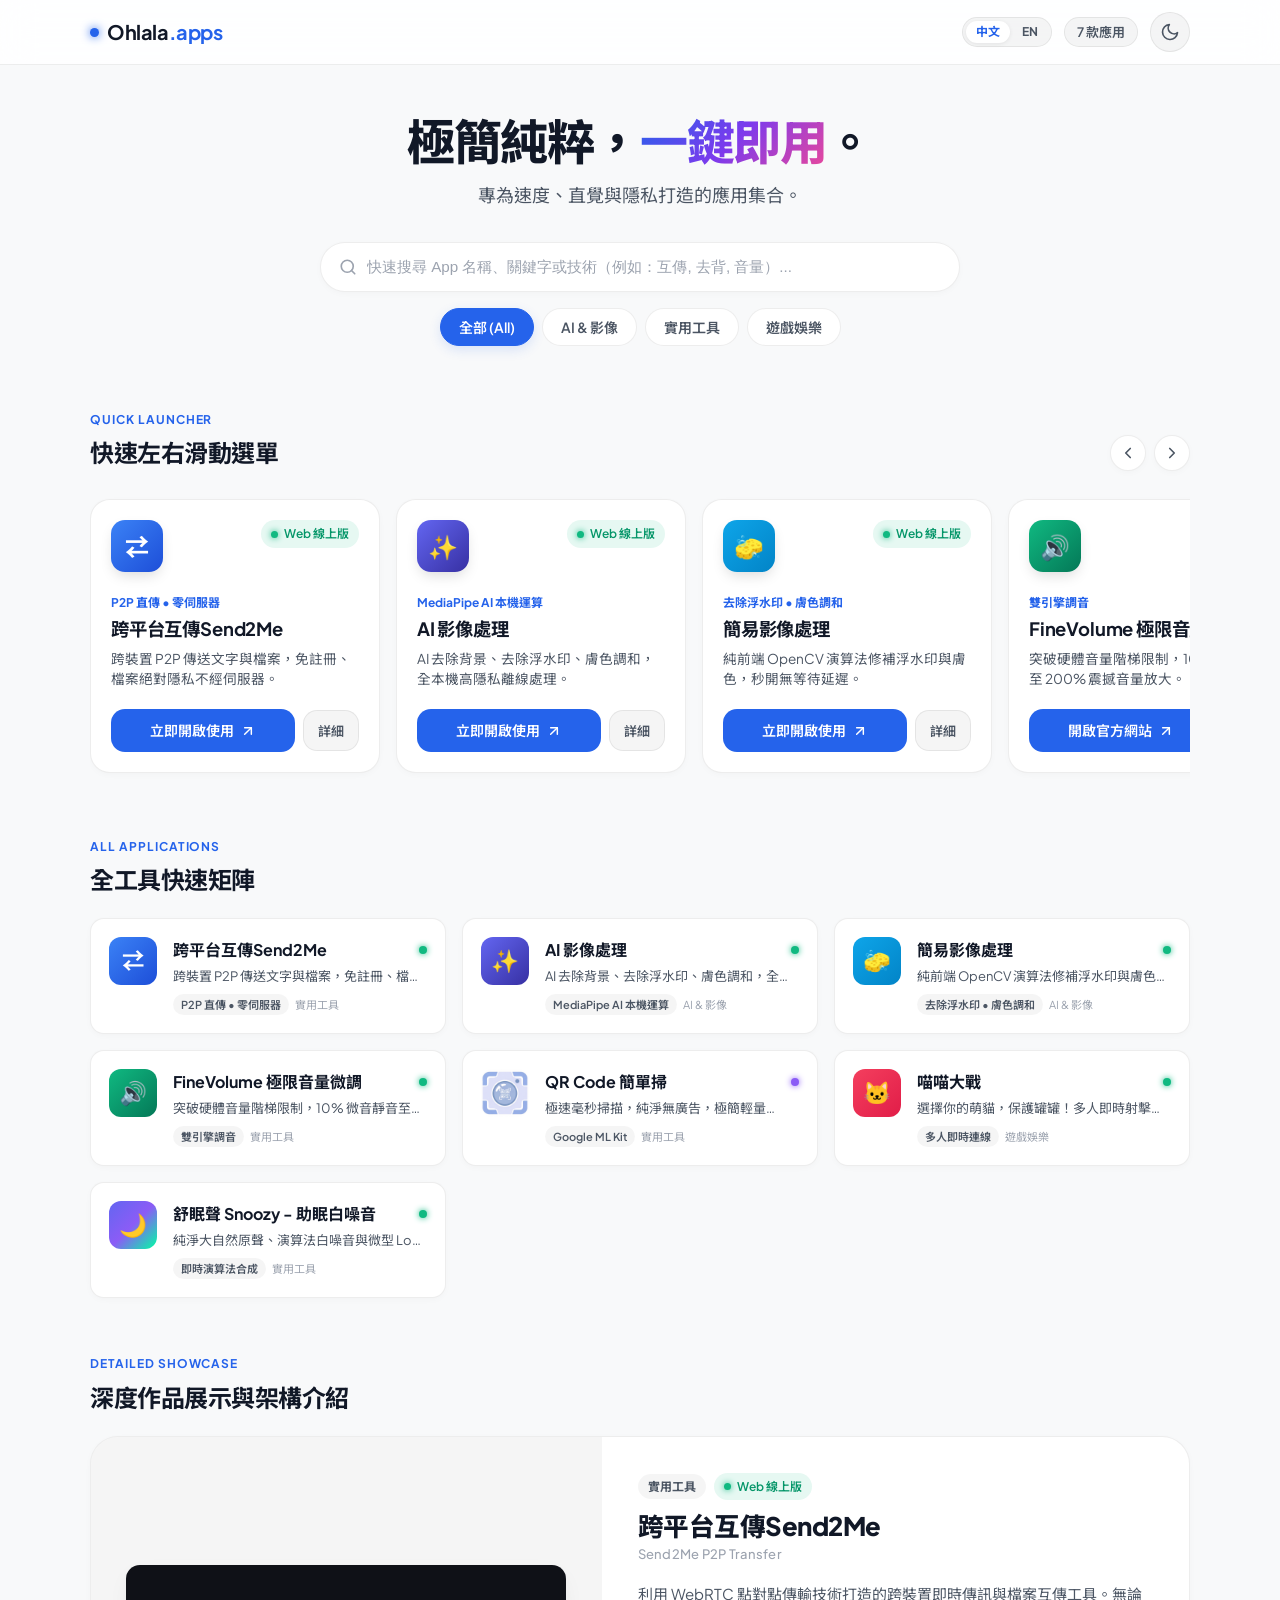
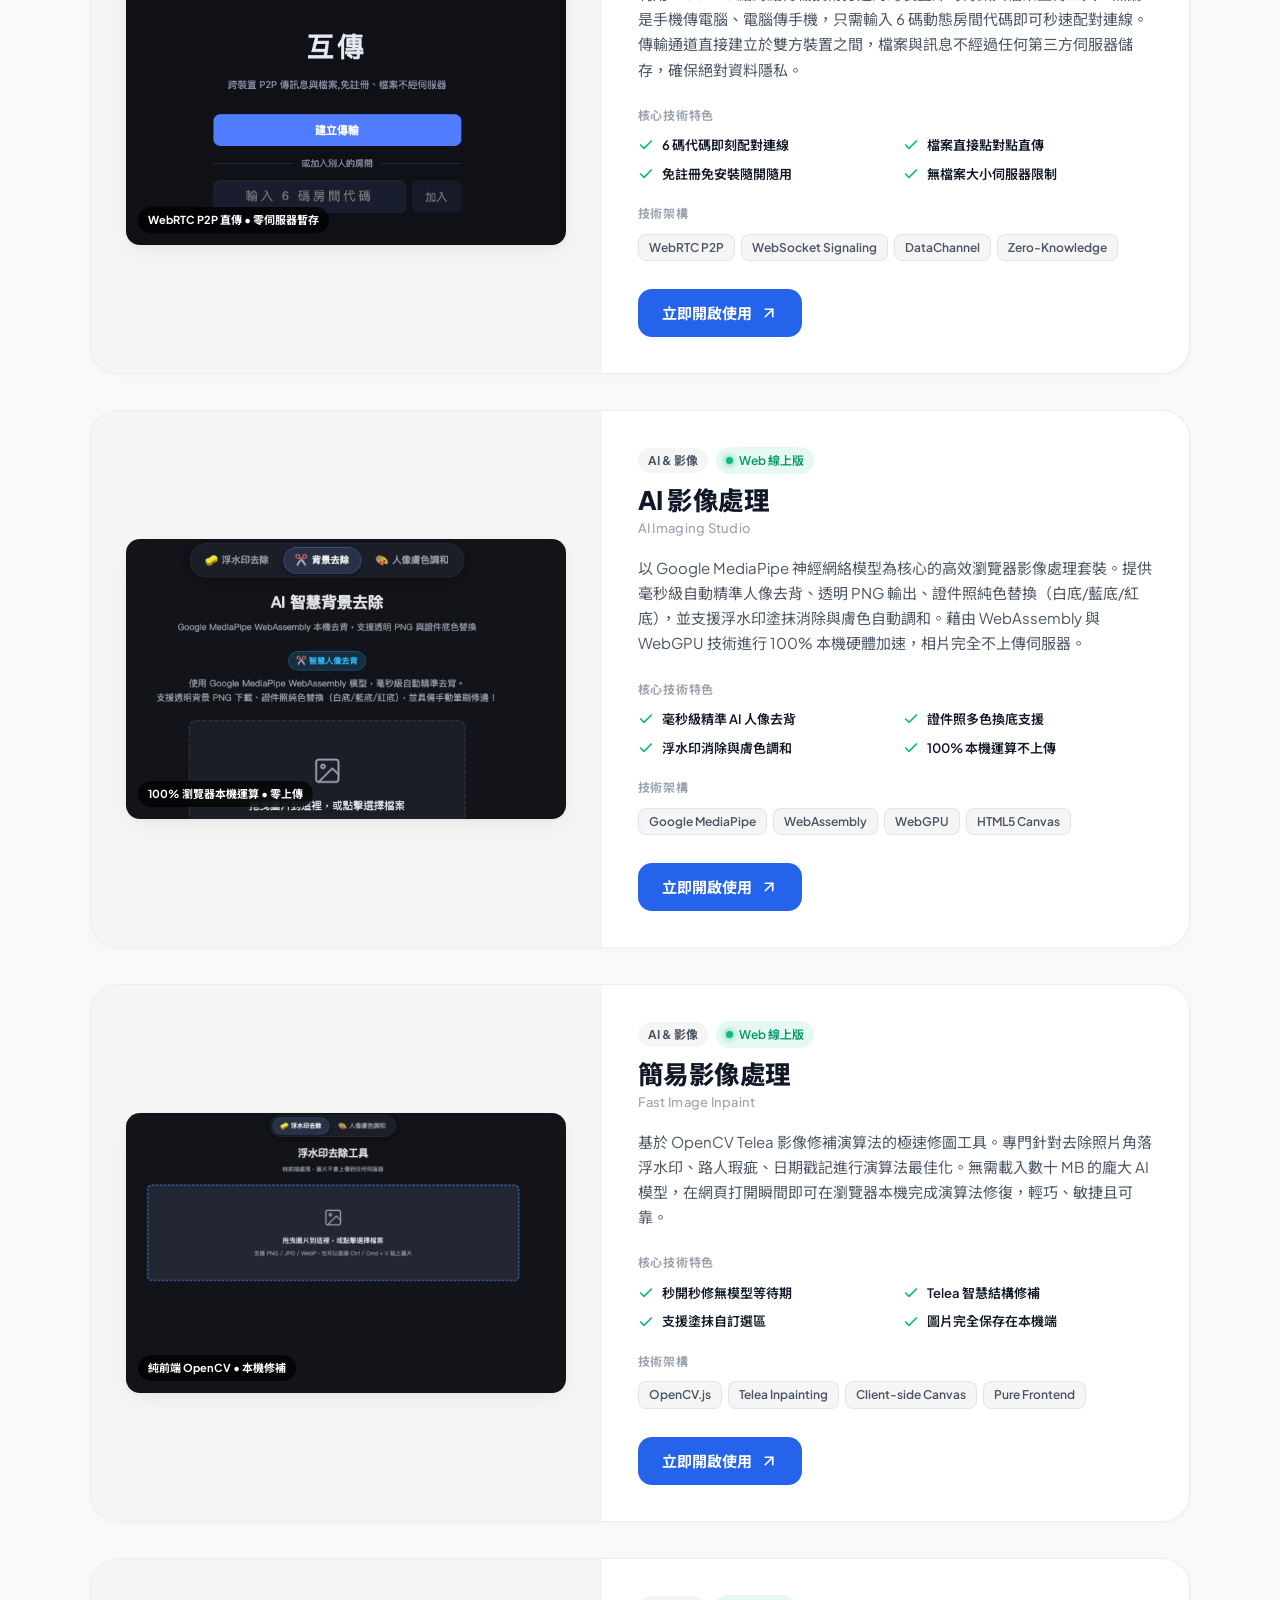
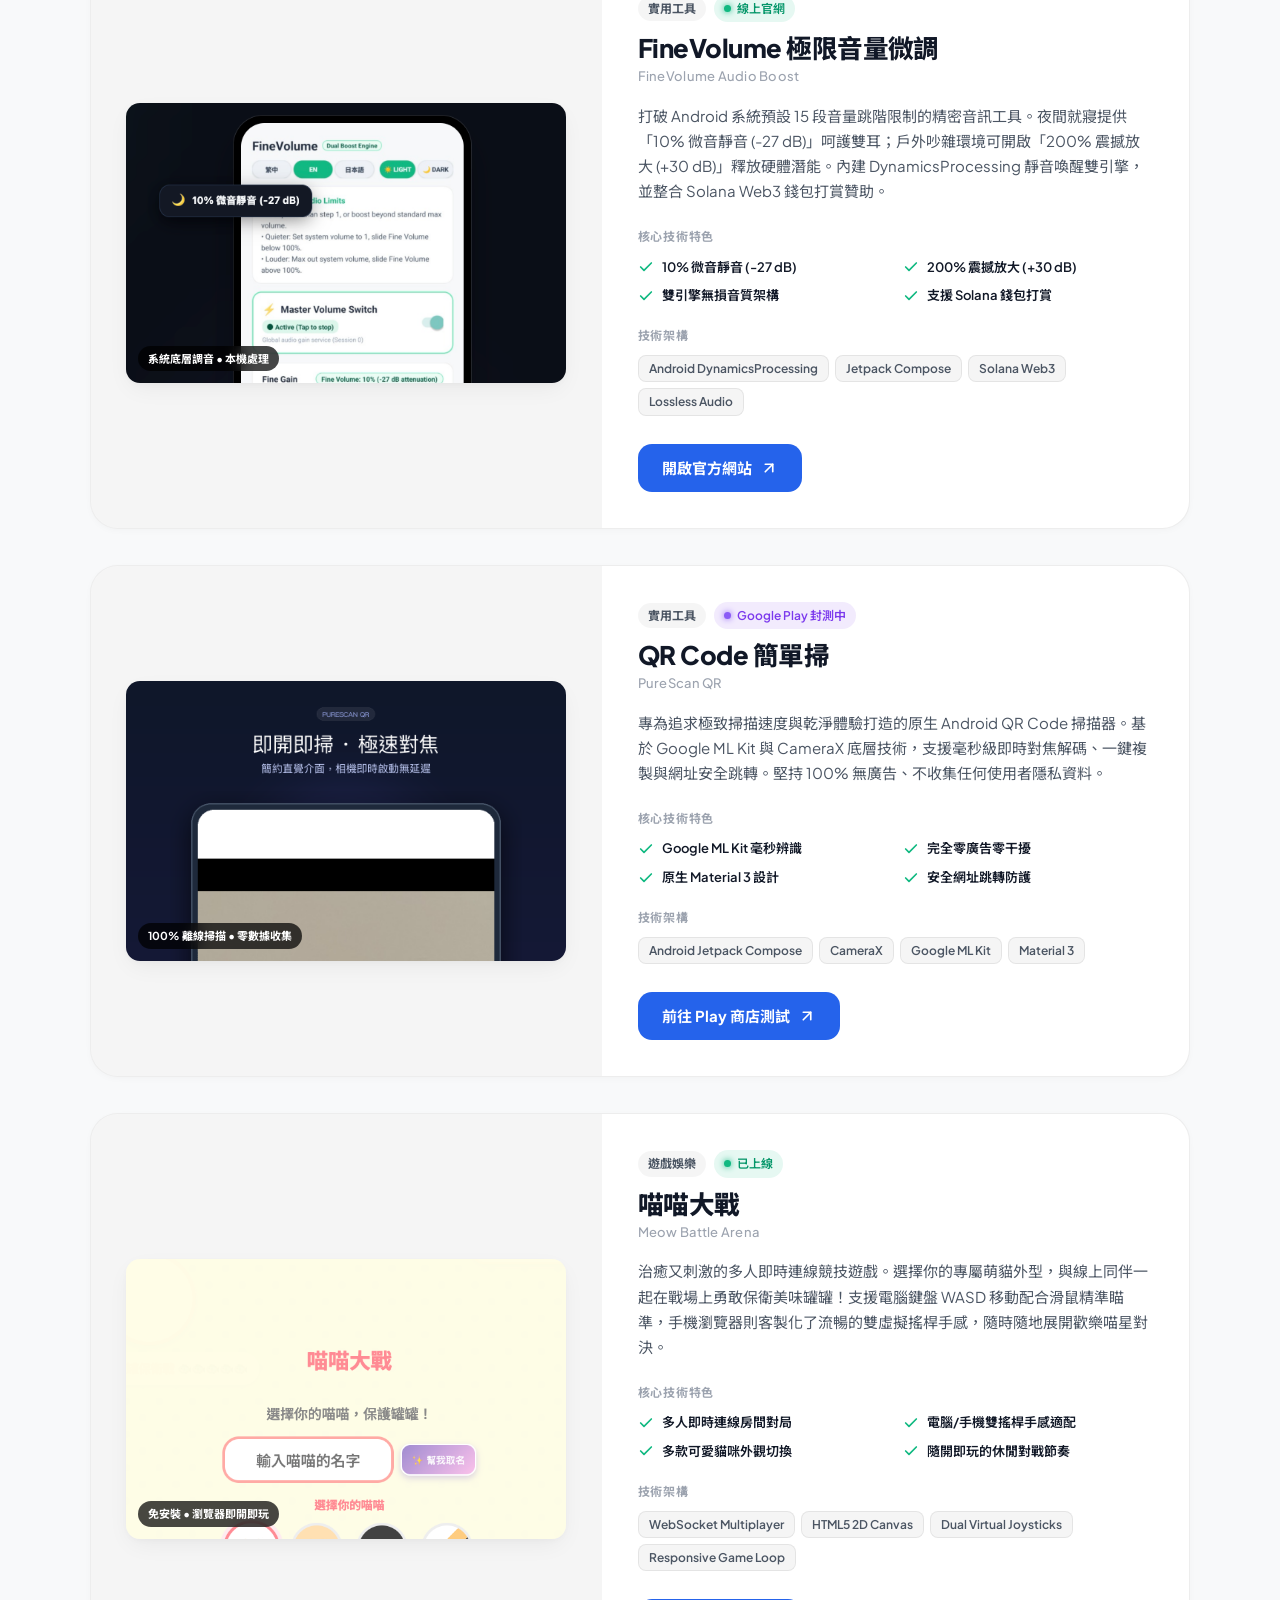
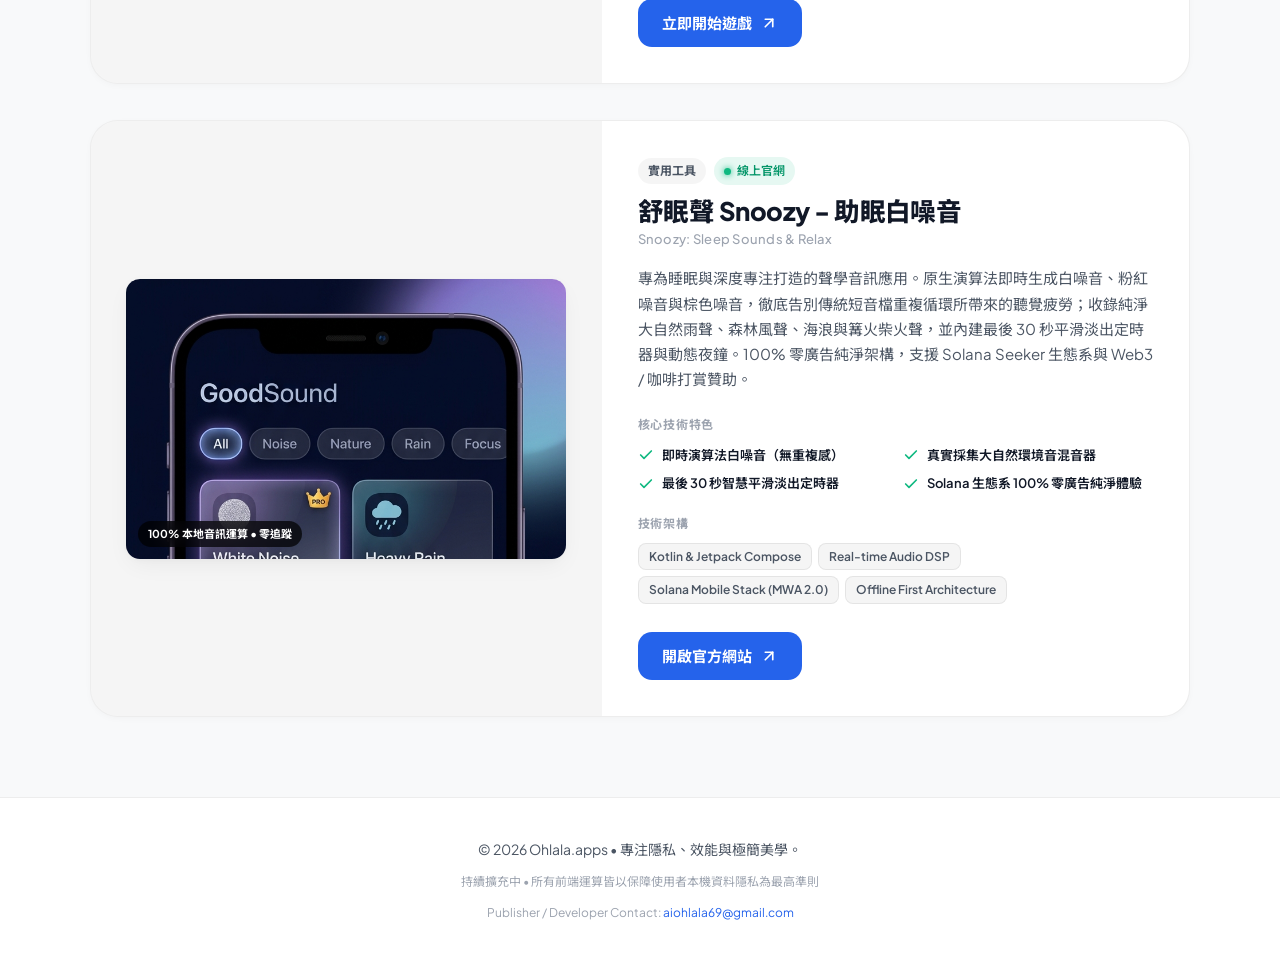
==== commit 8d0f5de2: "docs: add publisher contact email to footer for Solana store compliance" ====
--- a/index.html
+++ b/index.html
@@ -13,9 +13,16 @@
   <meta property="og:title" content="Ohlala Apps | 實用工具與獨立專案集合" />
   <meta property="og:description" content="乾淨、快速、專注於本機隱私與極致效能的獨立工具箱。" />
   <meta property="og:url" content="https://aiohlala.github.io/apps/" />
+  <meta property="og:image" content="https://aiohlala.github.io/apps/assets/images/icon-512.png" />
 
-  <!-- Favicon -->
-  <link rel="icon" href="data:image/svg+xml,<svg xmlns=%22http://www.w3.org/2000/svg%22 viewBox=%220 0 100 100%22><text y=%22.9em%22 font-size=%2290%22>⚡</text></svg>">
+  <!-- Favicon & Mobile Touch Icons -->
+  <link rel="icon" type="image/png" sizes="32x32" href="assets/images/favicon-32x32.png" />
+  <link rel="icon" type="image/png" sizes="16x16" href="assets/images/favicon-16x16.png" />
+  <link rel="apple-touch-icon" sizes="180x180" href="apple-touch-icon.png" />
+  <link rel="manifest" href="site.webmanifest" />
+  <meta name="theme-color" content="#2563eb" />
+  <meta name="apple-mobile-web-app-title" content="Ohlala Apps" />
+  <meta name="apple-mobile-web-app-capable" content="yes" />
 
   <!-- Google Fonts: Plus Jakarta Sans & Noto Sans TC -->
   <link rel="preconnect" href="https://fonts.googleapis.com" />
@@ -176,6 +183,7 @@
     <div class="container footer-content">
       <p>© 2026 Ohlala.apps • 專注隱私、效能與極簡美學。</p>
       <p class="footer-sub">持續擴充中 • 所有前端運算皆以保障使用者本機資料隱私為最高準則</p>
+      <p class="footer-sub">Publisher / Developer Contact: <a href="mailto:aiohlala69@gmail.com" style="color: var(--primary-accent);">aiohlala69@gmail.com</a></p>
     </div>
   </footer>
 
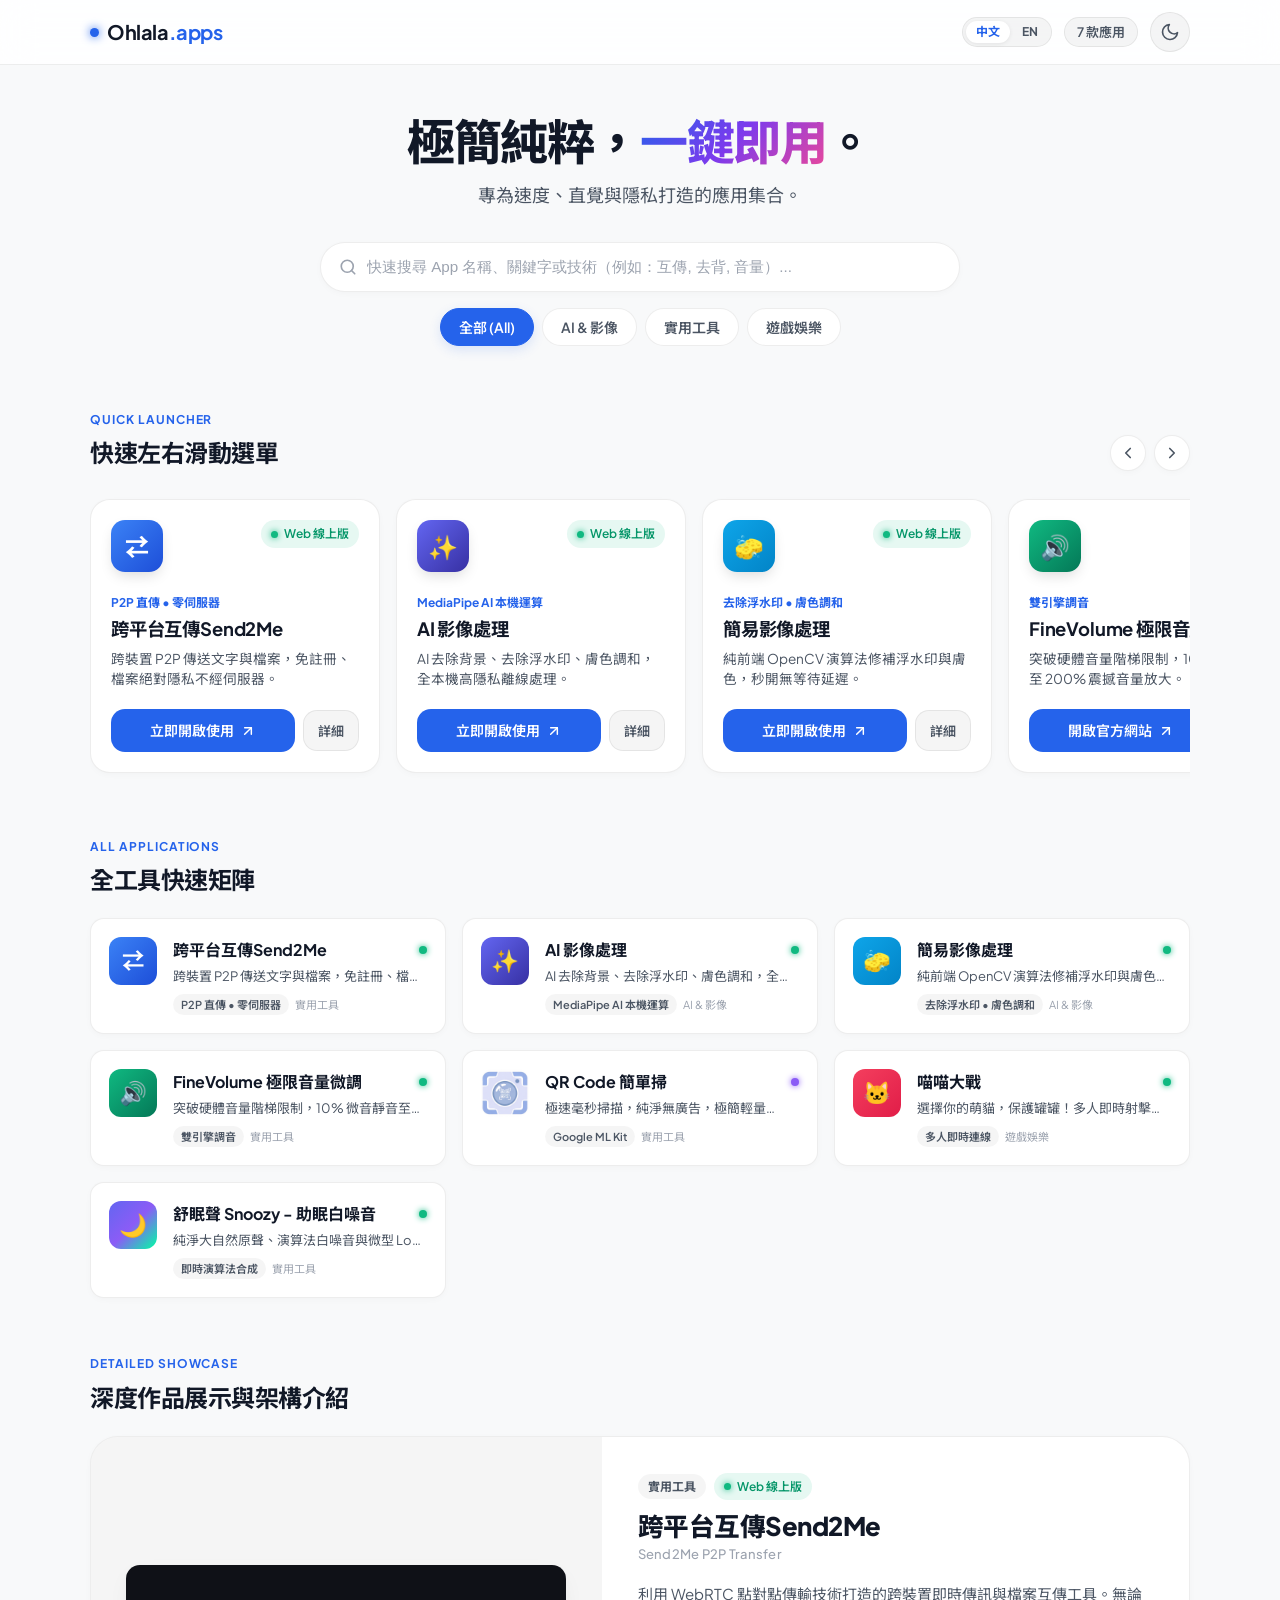
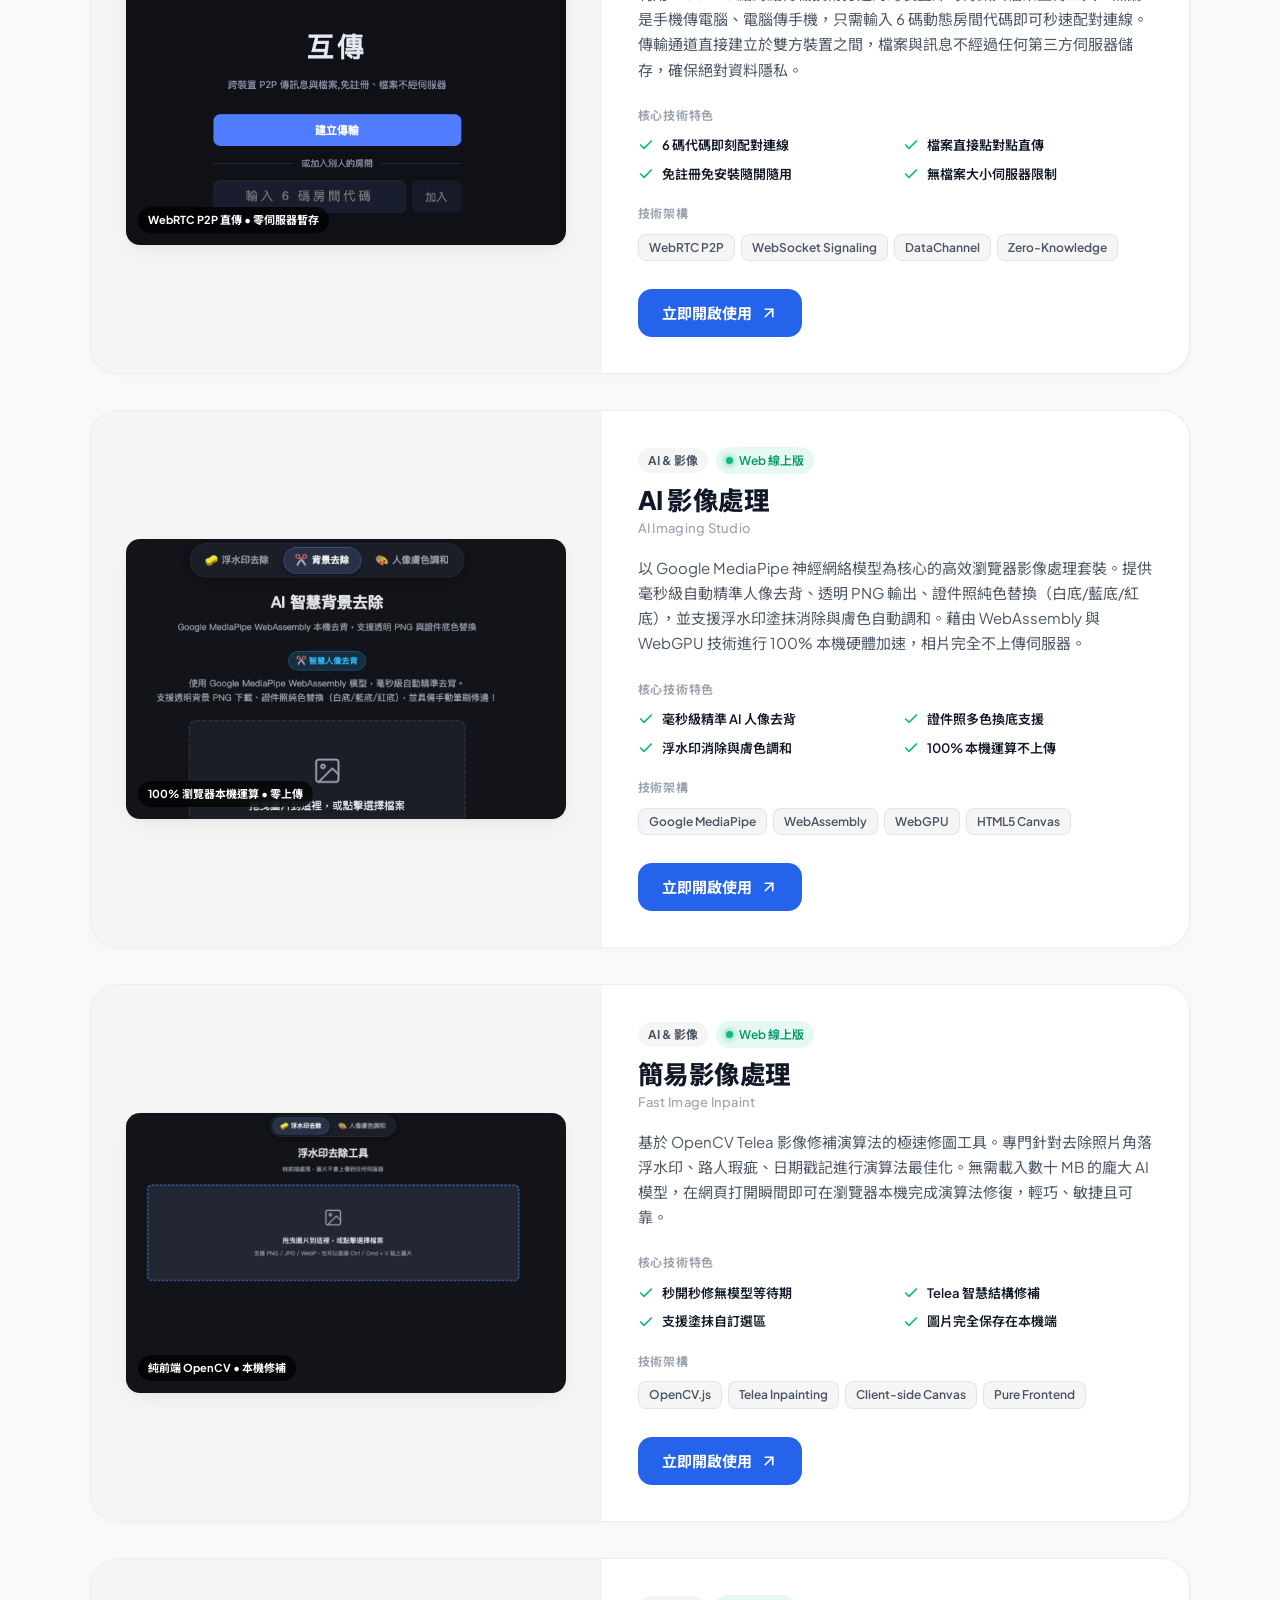
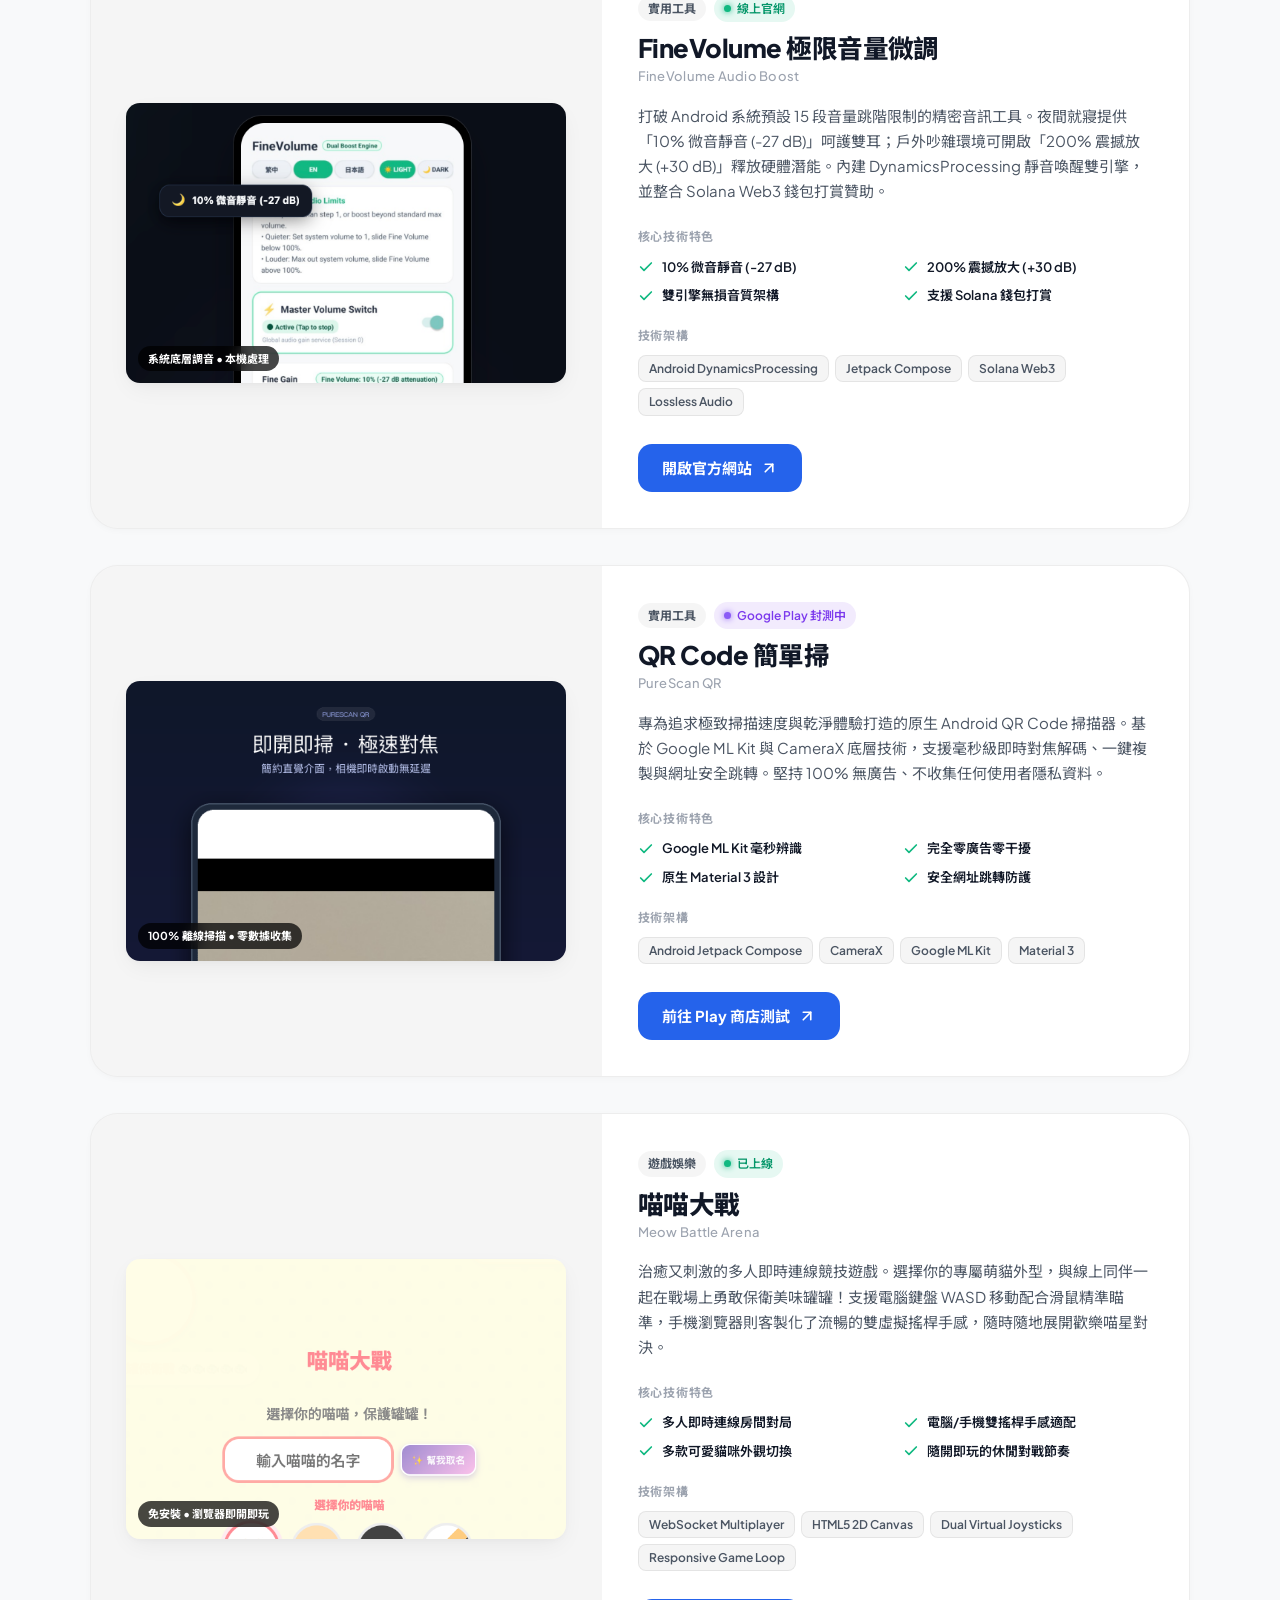
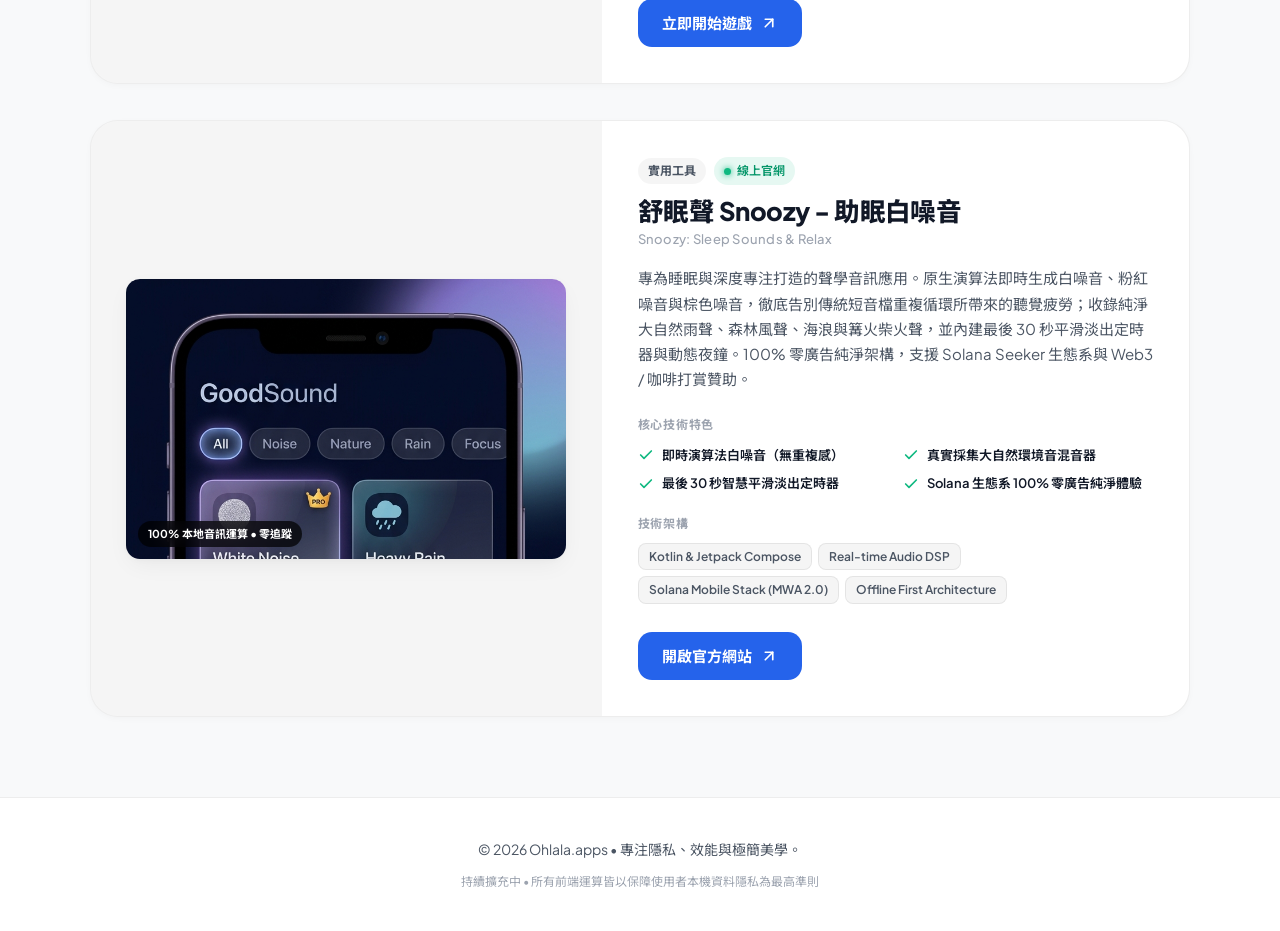
==== commit 84e3f49a: "revert: remove direct email contact from footer" ====
--- a/index.html
+++ b/index.html
@@ -183,7 +183,6 @@
     <div class="container footer-content">
       <p>© 2026 Ohlala.apps • 專注隱私、效能與極簡美學。</p>
       <p class="footer-sub">持續擴充中 • 所有前端運算皆以保障使用者本機資料隱私為最高準則</p>
-      <p class="footer-sub">Publisher / Developer Contact: <a href="mailto:aiohlala69@gmail.com" style="color: var(--primary-accent);">aiohlala69@gmail.com</a></p>
     </div>
   </footer>
 
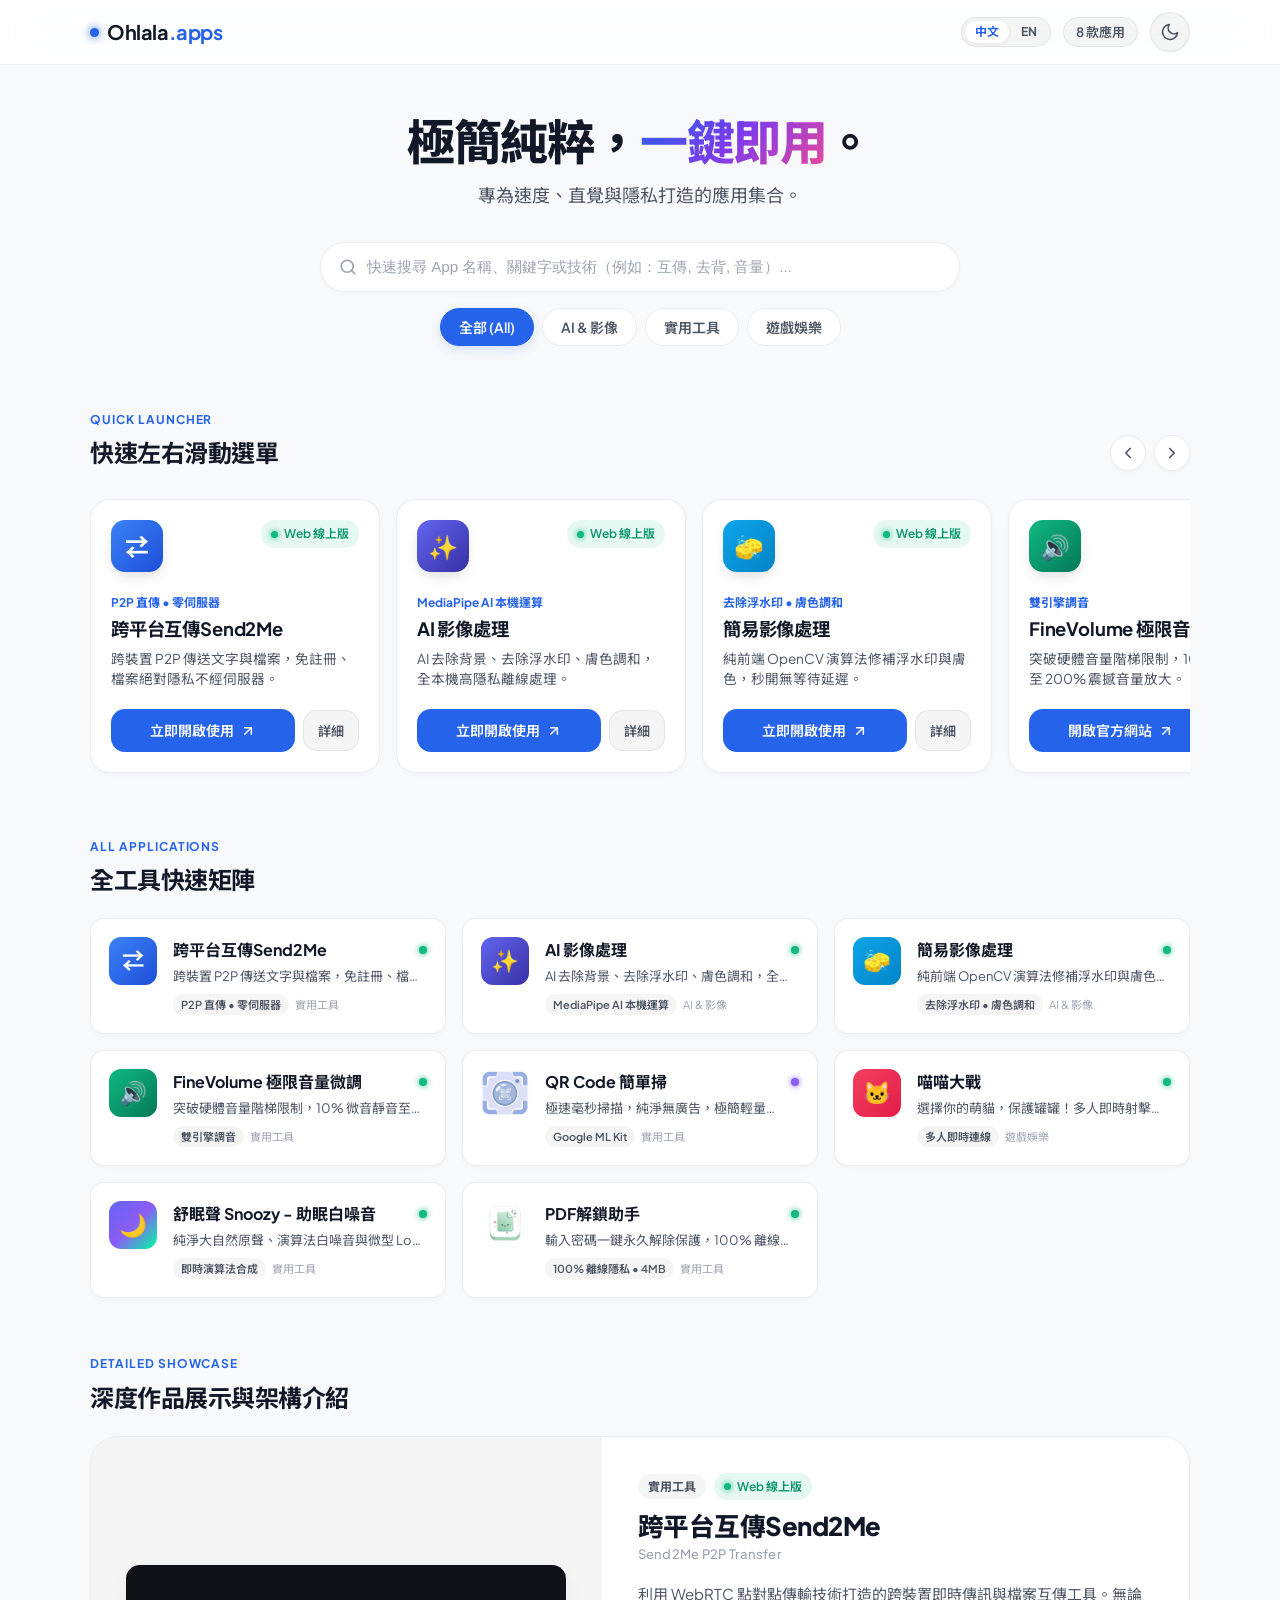
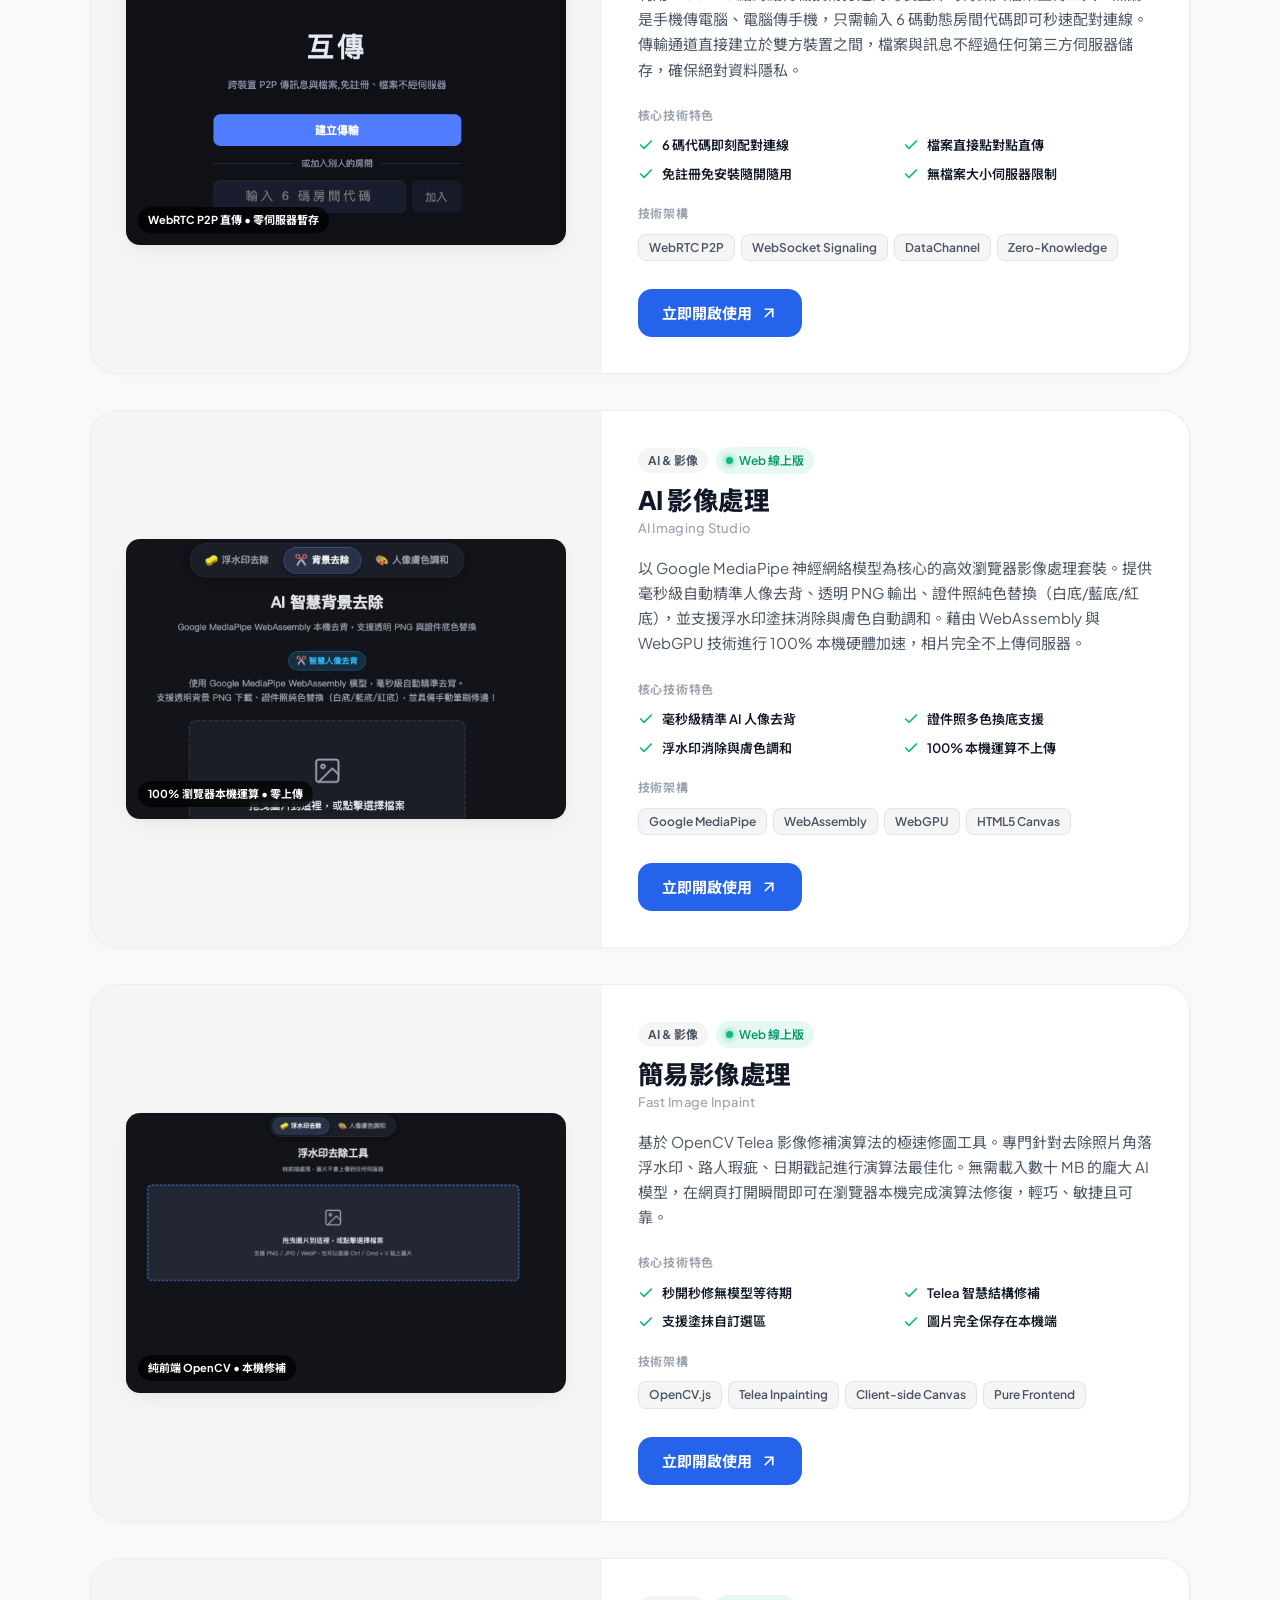
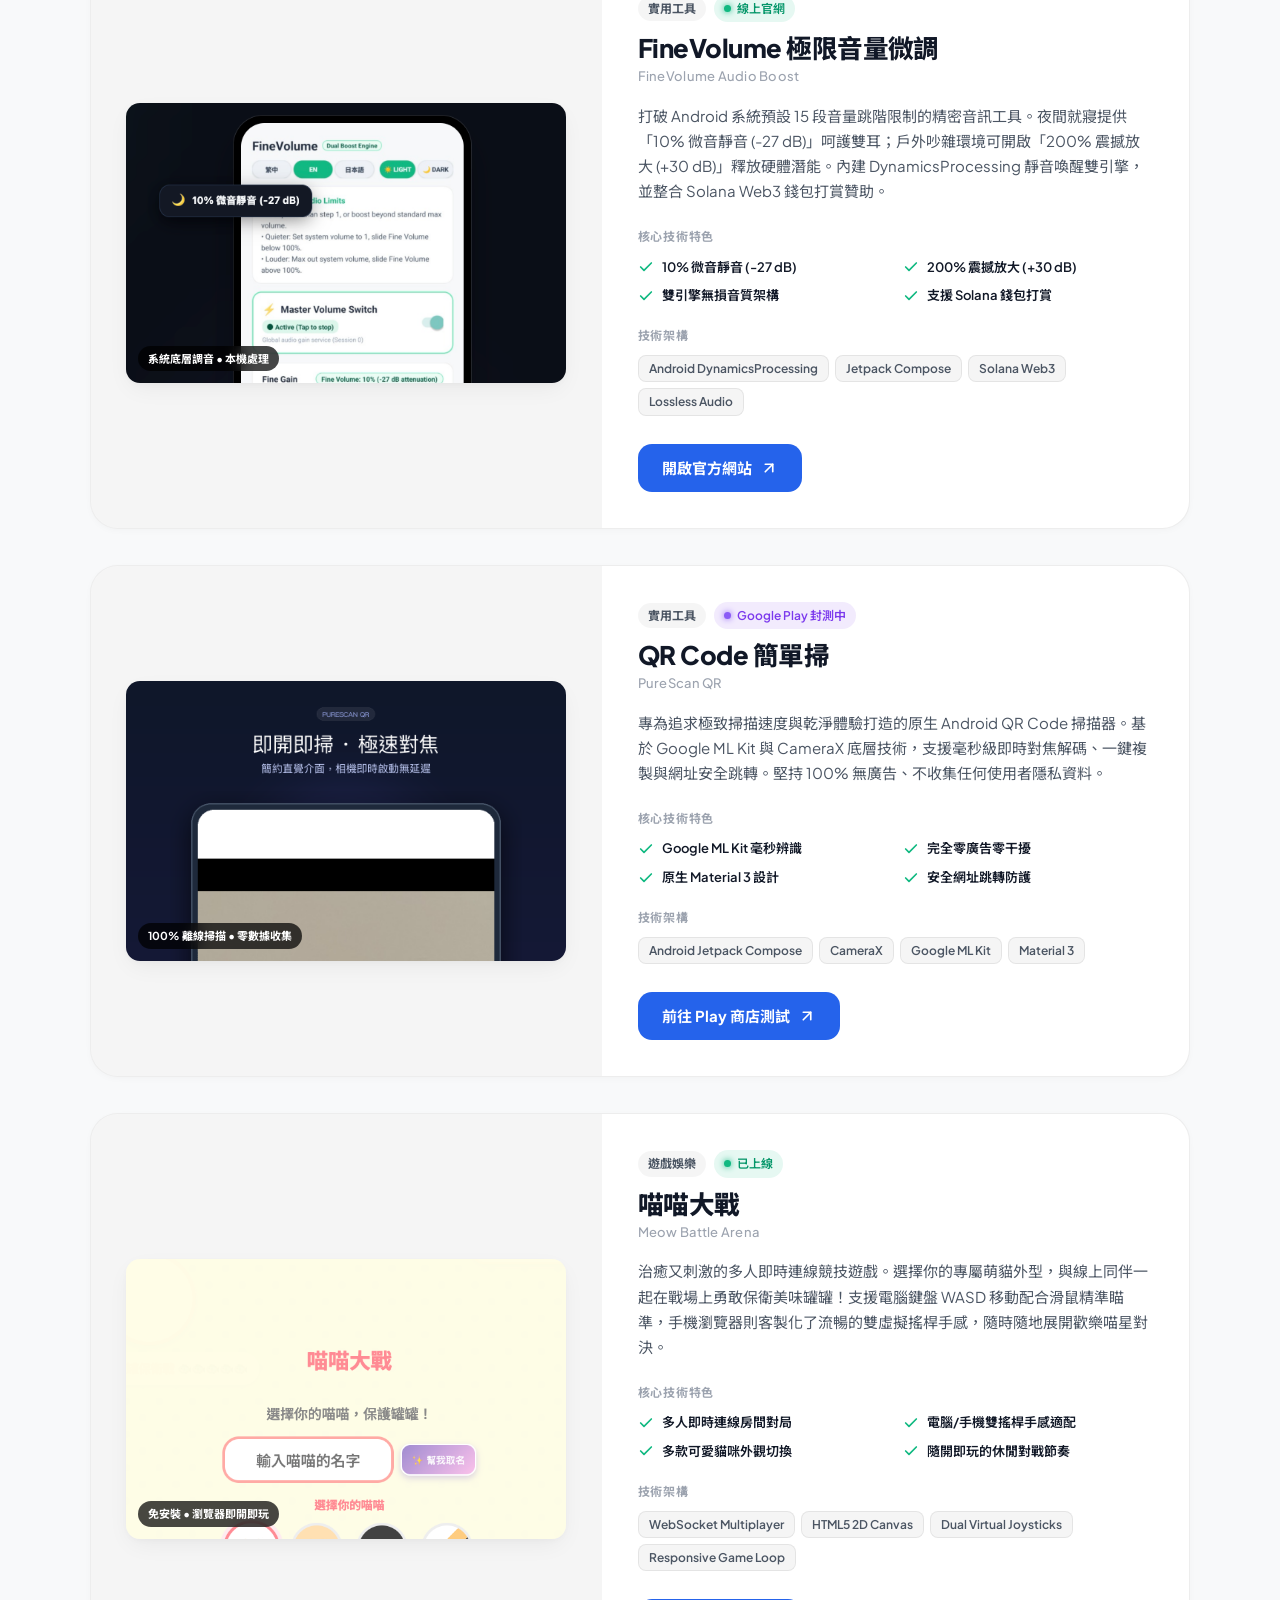
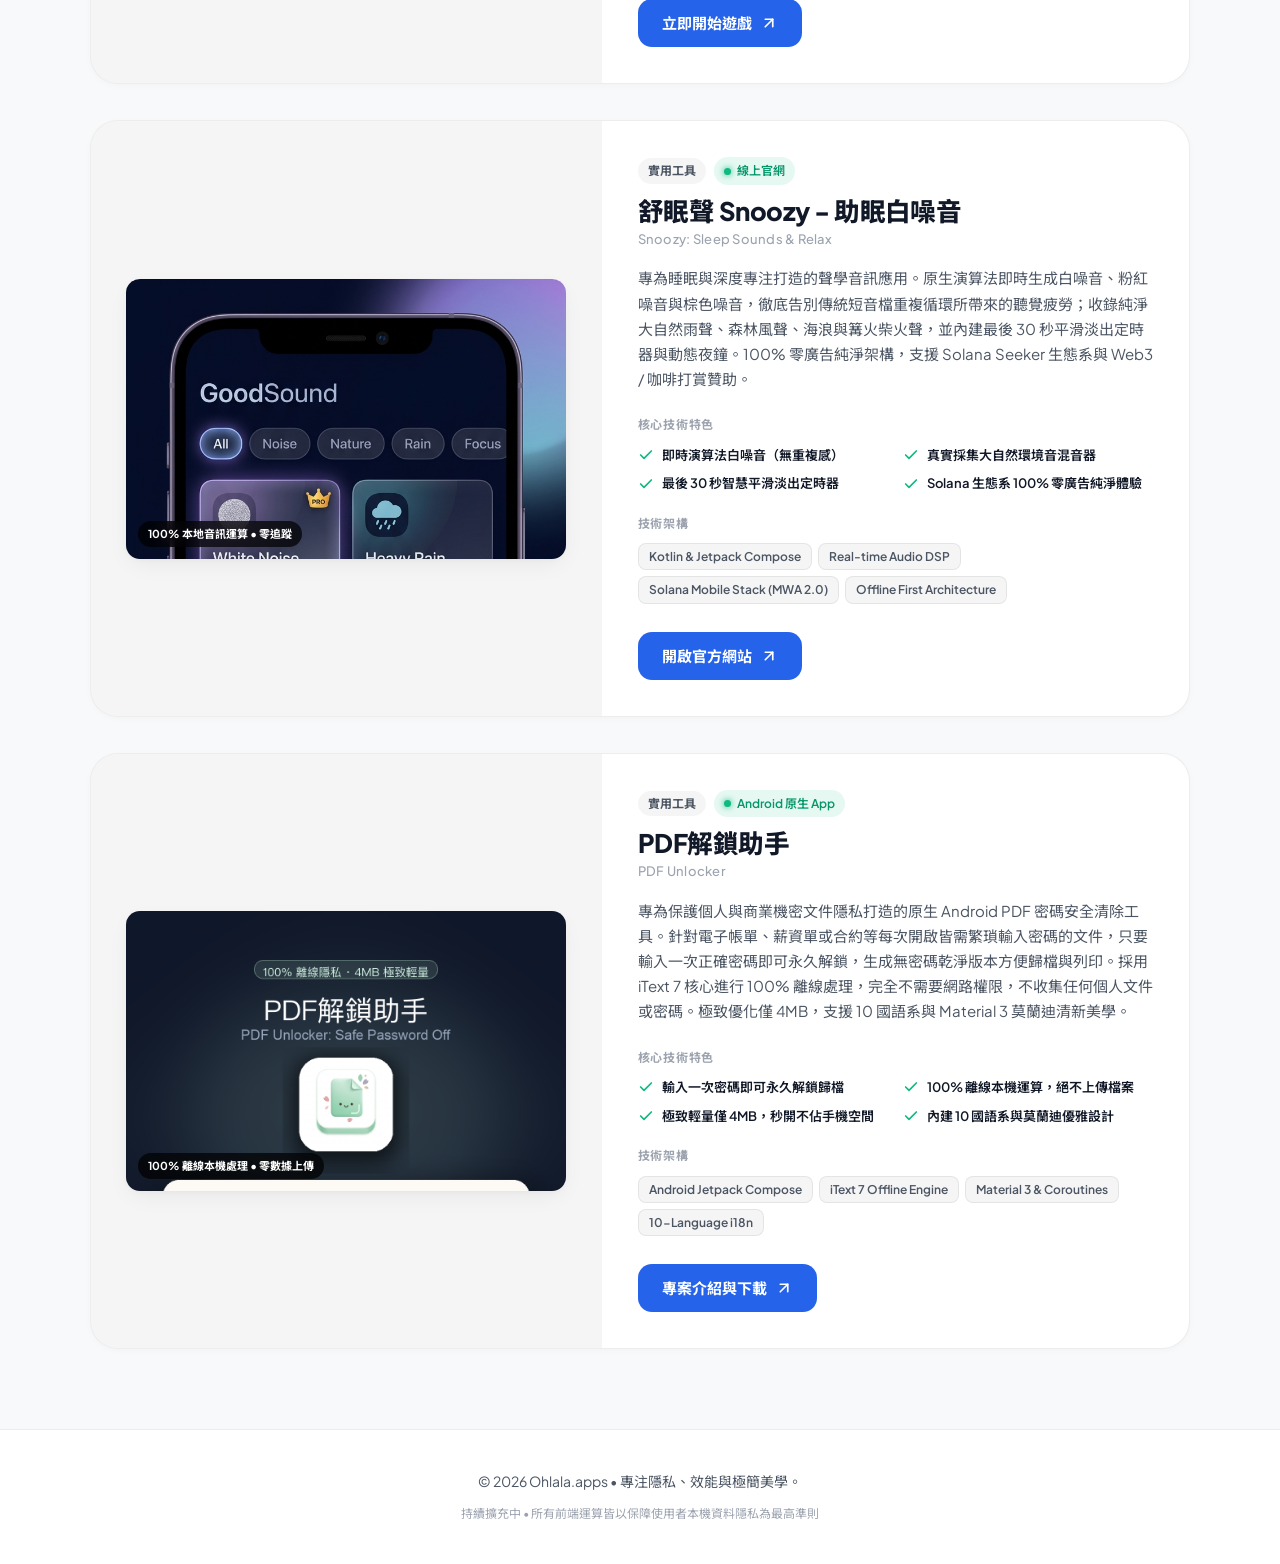
==== commit 752b0acd: "feat: add PDF Unlocker (PDF解鎖助手) to apps portfolio and create product landing page" ====
--- a/index.html
+++ b/index.html
@@ -4,8 +4,8 @@
   <meta charset="UTF-8" />
   <meta name="viewport" content="width=device-width, initial-scale=1.0, maximum-scale=5.0" />
   <title>Ohlala Apps | 實用工具與獨立專案集合</title>
-  <meta name="description" content="Ohlala Apps - 個人獨立開發的 Web 應用與 Android 原生 App 集合。主打 100% 隱私本機運算、P2P 直傳、Google MediaPipe AI 影像處理、極限音量微調與純淨 QR Code 掃描器。" />
-  <meta name="keywords" content="Ohlala Apps, Web 應用, Android App, QR Code 掃描器, P2P 互傳, AI 去背, 浮水印去除, FineVolume, 作品集" />
+  <meta name="description" content="Ohlala Apps - 個人獨立開發的 Web 應用與 Android 原生 App 集合。主打 100% 隱私本機運算、P2P 直傳、Google MediaPipe AI 影像處理、極限音量微調、純淨 QR Code 掃描器與 100% 離線 PDF 密碼安全清除。" />
+  <meta name="keywords" content="Ohlala Apps, Web 應用, Android App, QR Code 掃描器, P2P 互傳, AI 去背, 浮水印去除, FineVolume, PDF解鎖, PDF密碼清除, PDF Unlocker, 作品集" />
   <meta name="author" content="Ohlala" />
 
   <!-- Open Graph / Meta -->
@@ -49,7 +49,7 @@
           <button class="lang-btn" id="langEnBtn" onclick="setLanguage('en')">EN</button>
         </div>
 
-        <span class="app-count-badge" id="appCountBadge">7 款應用</span>
+        <span class="app-count-badge" id="appCountBadge">8 款應用</span>
 
         <!-- Theme Toggle Button -->
         <button class="theme-toggle-btn" id="themeToggleBtn" aria-label="切換深淺色主題" title="切換深淺色主題">
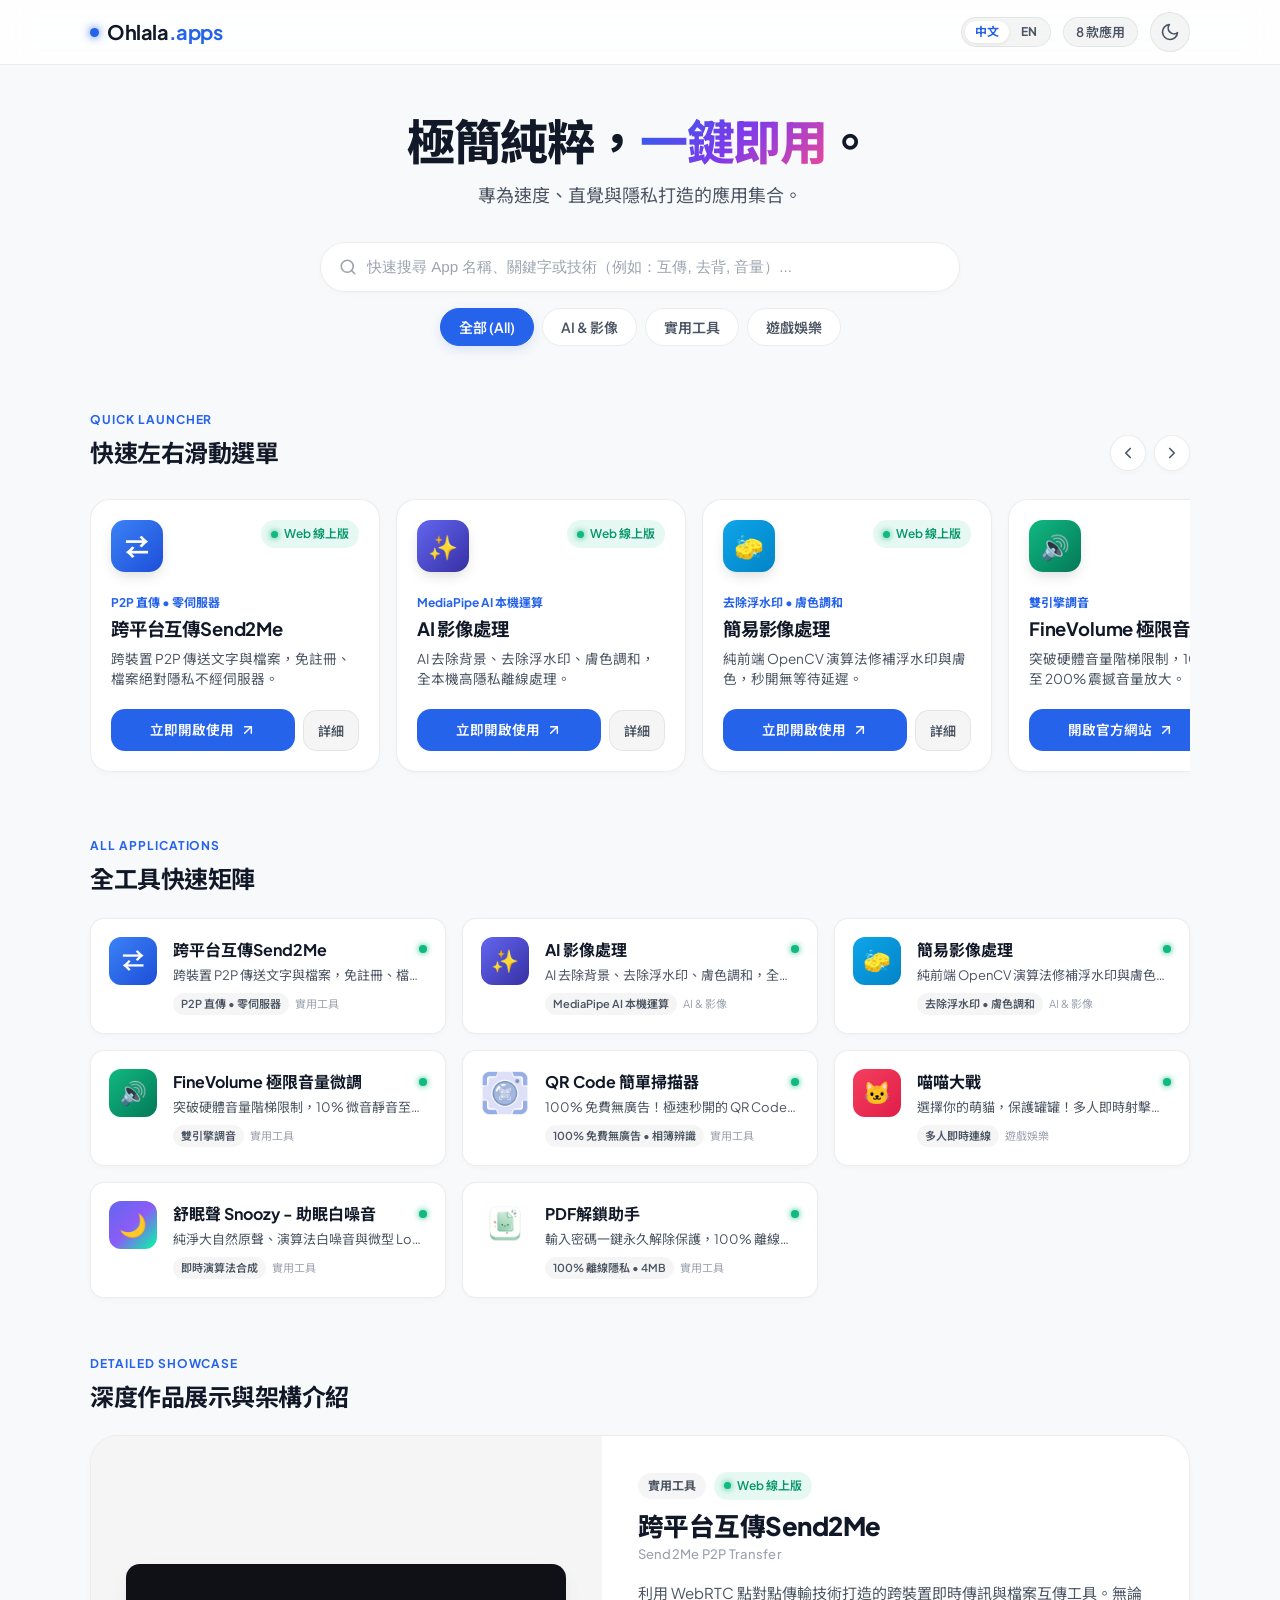
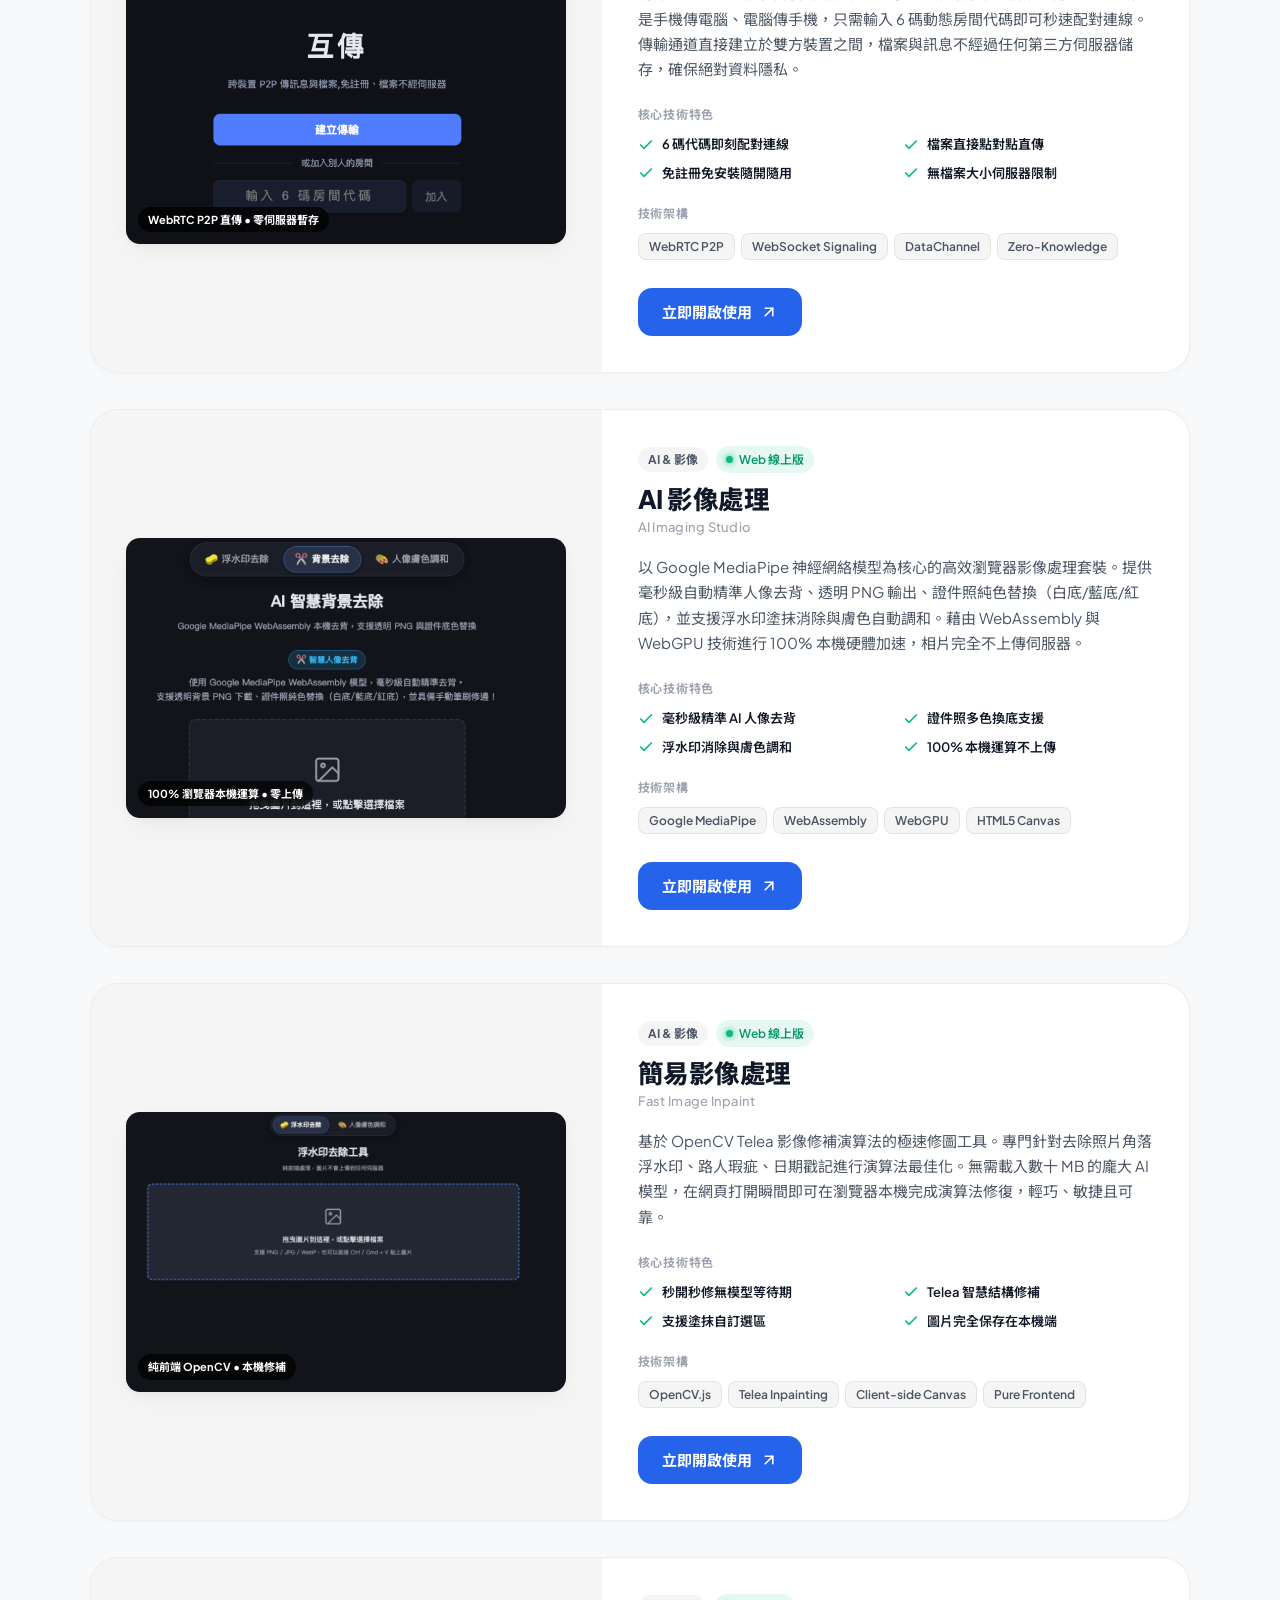
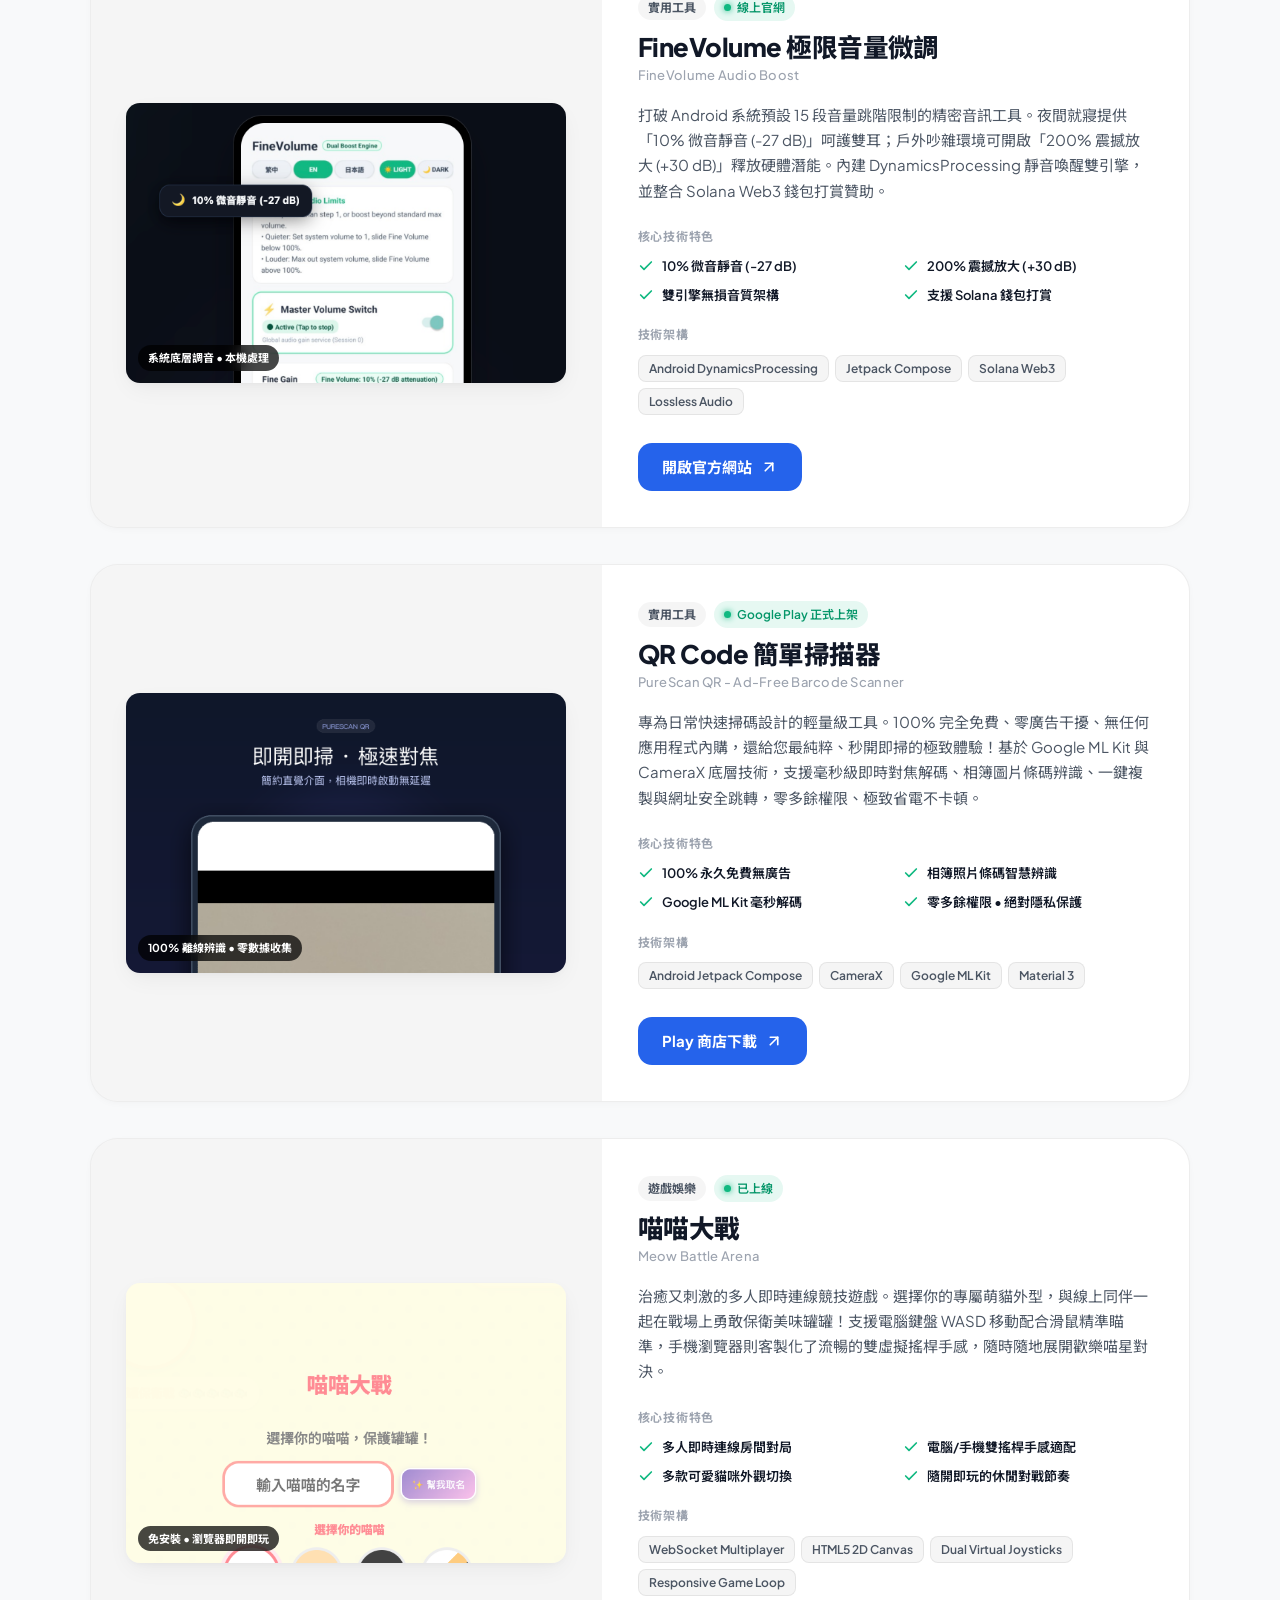
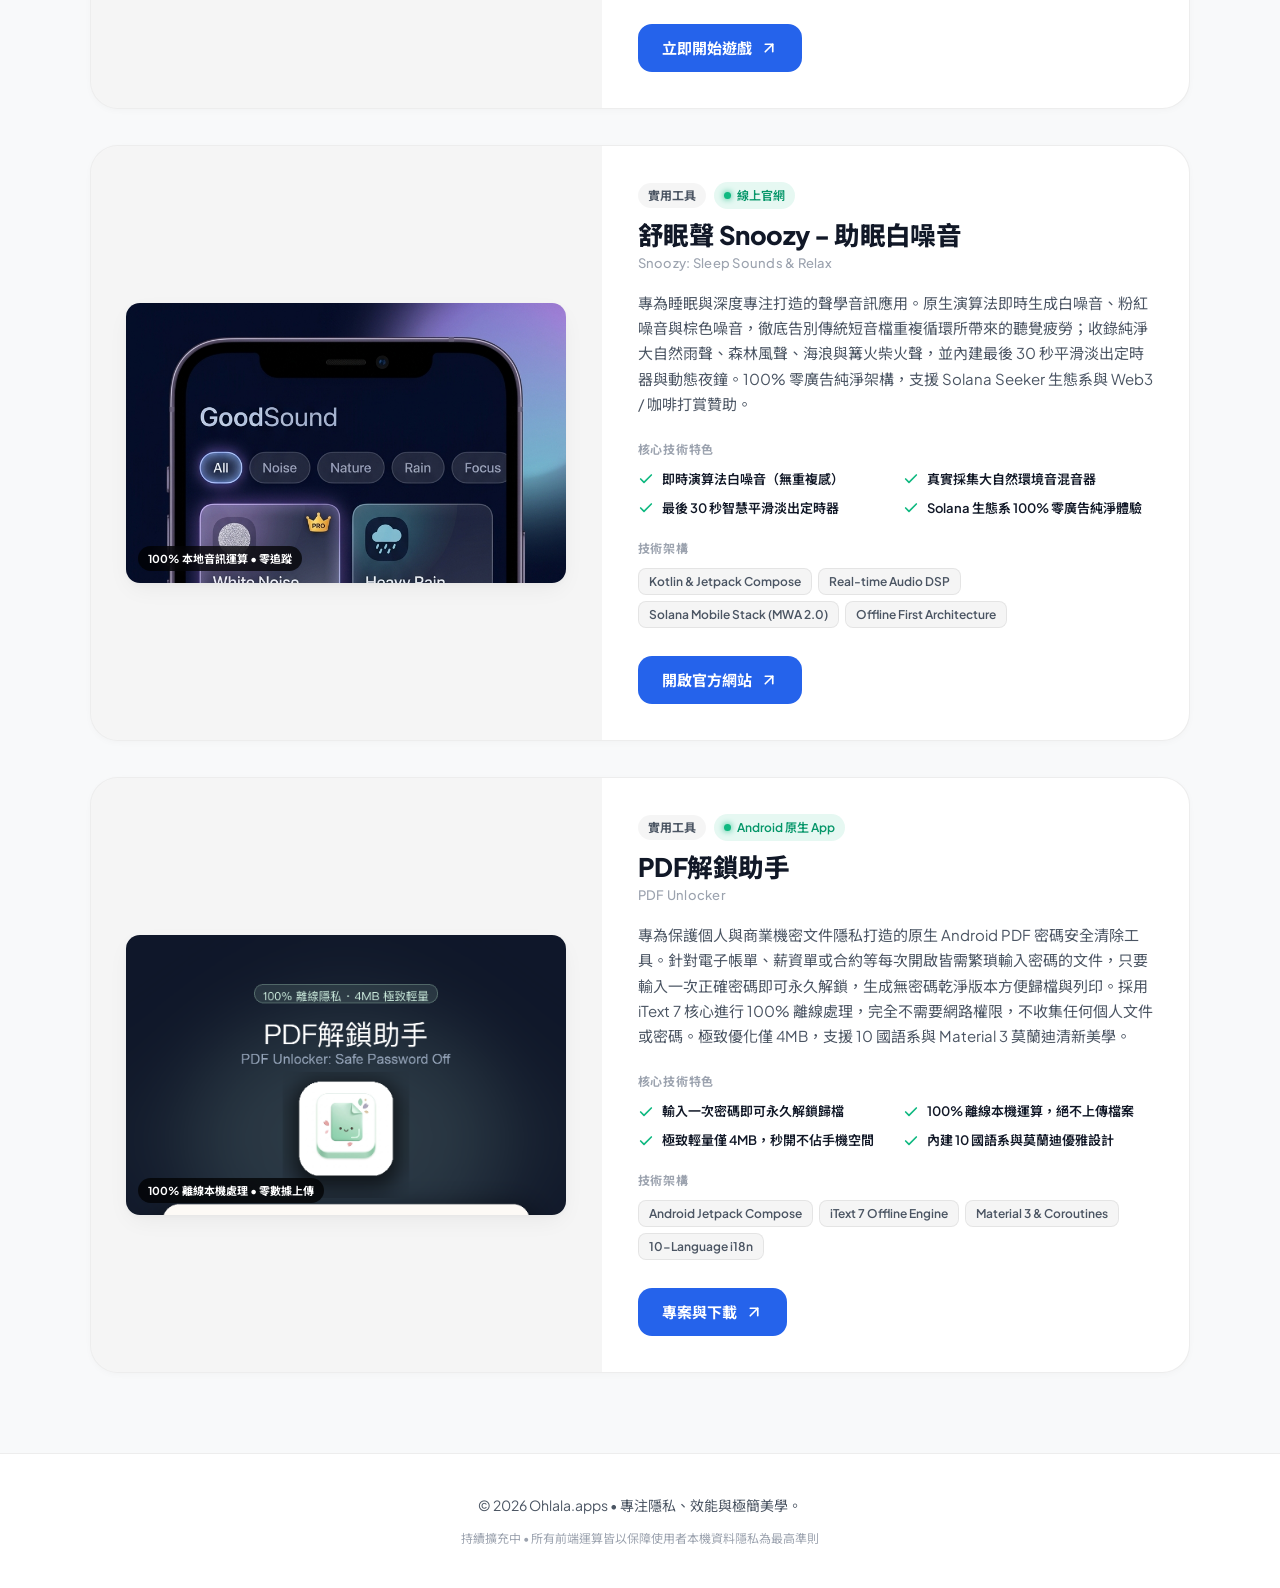
==== commit 6988fb5d: "feat: update icons with custom anime aviator art & enable full PWA WebAPK homescreen installation" ====
--- a/index.html
+++ b/index.html
@@ -16,13 +16,18 @@
   <meta property="og:image" content="https://aiohlala.github.io/apps/assets/images/icon-512.png" />
 
   <!-- Favicon & Mobile Touch Icons -->
+  <link rel="icon" type="image/x-icon" href="favicon.ico" />
   <link rel="icon" type="image/png" sizes="32x32" href="assets/images/favicon-32x32.png" />
   <link rel="icon" type="image/png" sizes="16x16" href="assets/images/favicon-16x16.png" />
+  <link rel="icon" type="image/png" sizes="192x192" href="assets/images/icon-192.png" />
   <link rel="apple-touch-icon" sizes="180x180" href="apple-touch-icon.png" />
   <link rel="manifest" href="site.webmanifest" />
   <meta name="theme-color" content="#2563eb" />
+  <meta name="mobile-web-app-capable" content="yes" />
   <meta name="apple-mobile-web-app-title" content="Ohlala Apps" />
   <meta name="apple-mobile-web-app-capable" content="yes" />
+  <meta name="apple-mobile-web-app-status-bar-style" content="default" />
+  <meta name="application-name" content="Ohlala Apps" />
 
   <!-- Google Fonts: Plus Jakarta Sans & Noto Sans TC -->
   <link rel="preconnect" href="https://fonts.googleapis.com" />
@@ -50,6 +55,16 @@
         </div>
 
         <span class="app-count-badge" id="appCountBadge">8 款應用</span>
+
+        <!-- PWA Install App Button -->
+        <button class="pwa-install-btn" id="pwaInstallBtn" aria-label="安裝至手機主畫面" title="安裝為 App" style="display: none;">
+          <svg width="15" height="15" viewBox="0 0 24 24" fill="none" stroke="currentColor" stroke-width="2.2" stroke-linecap="round" stroke-linejoin="round">
+            <path d="M21 15v4a2 2 0 0 1-2 2H5a2 2 0 0 1-2-2v-4"></path>
+            <polyline points="7 10 12 15 17 10"></polyline>
+            <line x1="12" y1="15" x2="12" y2="3"></line>
+          </svg>
+          <span id="pwaInstallText">安裝 App</span>
+        </button>
 
         <!-- Theme Toggle Button -->
         <button class="theme-toggle-btn" id="themeToggleBtn" aria-label="切換深淺色主題" title="切換深淺色主題">
@@ -186,6 +201,51 @@
     </div>
   </footer>
 
+  <!-- Mobile PWA Install Floating Prompt (shown on mobile when installable) -->
+  <div id="pwaMobilePrompt" class="pwa-mobile-prompt" style="display: none;">
+    <div class="pwa-prompt-icon">
+      <img src="assets/images/icon-192.png" alt="Ohlala Apps" width="42" height="42" />
+    </div>
+    <div class="pwa-prompt-content">
+      <div class="pwa-prompt-title" id="pwaPromptTitle">安裝 Ohlala Apps</div>
+      <div class="pwa-prompt-sub" id="pwaPromptSub">存到手機主畫面，免開啟瀏覽器直接用</div>
+    </div>
+    <div class="pwa-prompt-actions">
+      <button id="pwaPromptInstallBtn" class="pwa-prompt-btn">安裝</button>
+      <button id="pwaPromptCloseBtn" class="pwa-prompt-close" aria-label="關閉提示">✕</button>
+    </div>
+  </div>
+
+  <!-- iOS Safari Install Guide Modal -->
+  <div id="iosInstallModal" class="ios-modal-overlay" style="display: none;">
+    <div class="ios-modal-card">
+      <div class="ios-modal-header">
+        <div class="ios-modal-icon">
+          <img src="assets/images/icon-192.png" alt="Ohlala Apps" width="48" height="48" />
+        </div>
+        <div>
+          <h3 class="ios-modal-title" id="iosModalTitle">安裝到手機主畫面</h3>
+          <p class="ios-modal-desc" id="iosModalDesc">像原生 App 一樣全螢幕開啟、零網址列</p>
+        </div>
+      </div>
+      <div class="ios-steps">
+        <div class="ios-step-item">
+          <span class="ios-step-num">1</span>
+          <span id="iosStep1">點擊 Safari 底部的「分享」按鈕 <svg width="18" height="18" viewBox="0 0 24 24" fill="none" stroke="currentColor" stroke-width="2" stroke-linecap="round" stroke-linejoin="round" style="vertical-align: -3px; display: inline;"><path d="M4 12v8a2 2 0 0 0 2 2h12a2 2 0 0 0 2-2v-8"></path><polyline points="16 6 12 2 8 6"></polyline><line x1="12" y1="2" x2="12" y2="15"></line></svg></span>
+        </div>
+        <div class="ios-step-item">
+          <span class="ios-step-num">2</span>
+          <span id="iosStep2">在選單中向下滑動，選擇「加入主畫面」➕</span>
+        </div>
+        <div class="ios-step-item">
+          <span class="ios-step-num">3</span>
+          <span id="iosStep3">點擊右上角的「新增」，完成安裝！</span>
+        </div>
+      </div>
+      <button id="iosModalCloseBtn" class="ios-modal-btn">我知道了</button>
+    </div>
+  </div>
+
   <!-- Application Logic -->
   <script src="app.js"></script>
 </body>
--- a/styles.css
+++ b/styles.css
@@ -555,11 +555,16 @@
   align-items: center;
   justify-content: center;
   gap: 6px;
-  padding: 10px 16px;
+  padding: 10px 12px;
   border-radius: var(--radius-md);
-  font-size: 0.875rem;
+  font-size: 0.85rem;
   font-weight: 600;
+  white-space: nowrap;
   transition: all var(--transition-fast);
+}
+
+.swipe-btn .btn-arrow {
+  flex-shrink: 0;
 }
 
 .btn-primary {
@@ -1015,4 +1020,260 @@
   .carousel-nav-btns {
     display: none; /* Mobile uses natural finger swipe gesture */
   }
-}
+
+  .app-count-badge {
+    display: none; /* Make room for install button and controls on narrow mobile screens */
+  }
+}
+
+/* ==========================================================================
+   PWA Installation UI & Modals
+   ========================================================================== */
+
+/* PWA Install Button in Header */
+.pwa-install-btn {
+  display: inline-flex;
+  align-items: center;
+  gap: 6px;
+  padding: 6px 14px;
+  background: var(--primary-accent);
+  color: #ffffff;
+  border: none;
+  border-radius: var(--radius-pill);
+  font-size: 0.8125rem;
+  font-weight: 700;
+  cursor: pointer;
+  box-shadow: 0 2px 8px rgba(37, 99, 235, 0.28);
+  transition: all var(--transition-fast);
+  white-space: nowrap;
+}
+
+.pwa-install-btn:hover {
+  background: var(--primary-accent-hover);
+  transform: translateY(-1px);
+  box-shadow: 0 4px 12px rgba(37, 99, 235, 0.38);
+}
+
+.pwa-install-btn:active {
+  transform: translateY(0);
+}
+
+/* Floating Bottom Install Prompt on Mobile */
+.pwa-mobile-prompt {
+  position: fixed;
+  bottom: 20px;
+  left: 50%;
+  transform: translateX(-50%);
+  width: calc(100% - 32px);
+  max-width: 460px;
+  background: var(--bg-surface-elevated);
+  border: 1px solid var(--border-hover);
+  border-radius: var(--radius-lg);
+  padding: 12px 16px;
+  display: flex;
+  align-items: center;
+  gap: 12px;
+  box-shadow: 0 12px 36px rgba(0, 0, 0, 0.2);
+  z-index: 1000;
+  backdrop-filter: blur(14px);
+  -webkit-backdrop-filter: blur(14px);
+  animation: slideUpPrompt 0.35s cubic-bezier(0.16, 1, 0.3, 1);
+}
+
+@keyframes slideUpPrompt {
+  from {
+    transform: translate(-50%, 40px);
+    opacity: 0;
+  }
+  to {
+    transform: translate(-50%, 0);
+    opacity: 1;
+  }
+}
+
+.pwa-prompt-icon img {
+  border-radius: 10px;
+  box-shadow: 0 2px 6px rgba(0, 0, 0, 0.12);
+  display: block;
+}
+
+.pwa-prompt-content {
+  flex: 1;
+  min-width: 0;
+}
+
+.pwa-prompt-title {
+  font-size: 0.9375rem;
+  font-weight: 700;
+  color: var(--text-primary);
+  line-height: 1.3;
+}
+
+.pwa-prompt-sub {
+  font-size: 0.75rem;
+  color: var(--text-secondary);
+  line-height: 1.3;
+  margin-top: 2px;
+  white-space: nowrap;
+  overflow: hidden;
+  text-overflow: ellipsis;
+}
+
+.pwa-prompt-actions {
+  display: flex;
+  align-items: center;
+  gap: 8px;
+}
+
+.pwa-prompt-btn {
+  padding: 7px 16px;
+  background: var(--primary-accent);
+  color: #ffffff;
+  border: none;
+  border-radius: var(--radius-pill);
+  font-size: 0.8125rem;
+  font-weight: 700;
+  cursor: pointer;
+  white-space: nowrap;
+  box-shadow: 0 2px 8px rgba(37, 99, 235, 0.28);
+  transition: all var(--transition-fast);
+}
+
+.pwa-prompt-btn:hover {
+  background: var(--primary-accent-hover);
+  transform: translateY(-1px);
+}
+
+.pwa-prompt-close {
+  background: transparent;
+  border: none;
+  color: var(--text-muted);
+  font-size: 1.1rem;
+  cursor: pointer;
+  padding: 4px 6px;
+  border-radius: 50%;
+  display: flex;
+  align-items: center;
+  justify-content: center;
+  transition: color var(--transition-fast);
+}
+
+.pwa-prompt-close:hover {
+  color: var(--text-primary);
+}
+
+/* iOS Safari Install Guide Modal */
+.ios-modal-overlay {
+  position: fixed;
+  inset: 0;
+  background: rgba(0, 0, 0, 0.65);
+  z-index: 2000;
+  display: flex;
+  align-items: center;
+  justify-content: center;
+  padding: 20px;
+  backdrop-filter: blur(6px);
+  -webkit-backdrop-filter: blur(6px);
+  animation: fadeInModal 0.25s ease-out;
+}
+
+@keyframes fadeInModal {
+  from { opacity: 0; }
+  to { opacity: 1; }
+}
+
+.ios-modal-card {
+  background: var(--bg-surface-elevated);
+  border: 1px solid var(--border-hover);
+  border-radius: var(--radius-lg);
+  padding: 24px;
+  max-width: 400px;
+  width: 100%;
+  box-shadow: 0 20px 48px rgba(0, 0, 0, 0.3);
+  animation: scaleUpModal 0.25s cubic-bezier(0.16, 1, 0.3, 1);
+}
+
+@keyframes scaleUpModal {
+  from { transform: scale(0.92); opacity: 0; }
+  to { transform: scale(1); opacity: 1; }
+}
+
+.ios-modal-header {
+  display: flex;
+  align-items: center;
+  gap: 14px;
+  margin-bottom: 20px;
+}
+
+.ios-modal-icon img {
+  border-radius: 12px;
+  box-shadow: 0 4px 12px rgba(0, 0, 0, 0.15);
+  display: block;
+}
+
+.ios-modal-title {
+  font-size: 1.125rem;
+  font-weight: 800;
+  color: var(--text-primary);
+  margin-bottom: 4px;
+}
+
+.ios-modal-desc {
+  font-size: 0.8125rem;
+  color: var(--text-secondary);
+}
+
+.ios-steps {
+  display: flex;
+  flex-direction: column;
+  gap: 12px;
+  margin-bottom: 24px;
+  background: var(--bg-surface);
+  border: 1px solid var(--border-subtle);
+  border-radius: var(--radius-md);
+  padding: 16px;
+}
+
+.ios-step-item {
+  display: flex;
+  align-items: center;
+  gap: 12px;
+  font-size: 0.875rem;
+  color: var(--text-primary);
+  font-weight: 500;
+  line-height: 1.4;
+}
+
+.ios-step-num {
+  width: 24px;
+  height: 24px;
+  border-radius: 50%;
+  background: var(--primary-accent);
+  color: #ffffff;
+  display: flex;
+  align-items: center;
+  justify-content: center;
+  font-size: 0.75rem;
+  font-weight: 800;
+  flex-shrink: 0;
+}
+
+.ios-modal-btn {
+  width: 100%;
+  padding: 12px;
+  background: var(--primary-accent);
+  color: #ffffff;
+  border: none;
+  border-radius: var(--radius-pill);
+  font-size: 0.9375rem;
+  font-weight: 700;
+  cursor: pointer;
+  transition: all var(--transition-fast);
+  box-shadow: 0 2px 8px rgba(37, 99, 235, 0.28);
+}
+
+.ios-modal-btn:hover {
+  background: var(--primary-accent-hover);
+  transform: translateY(-1px);
+}
+
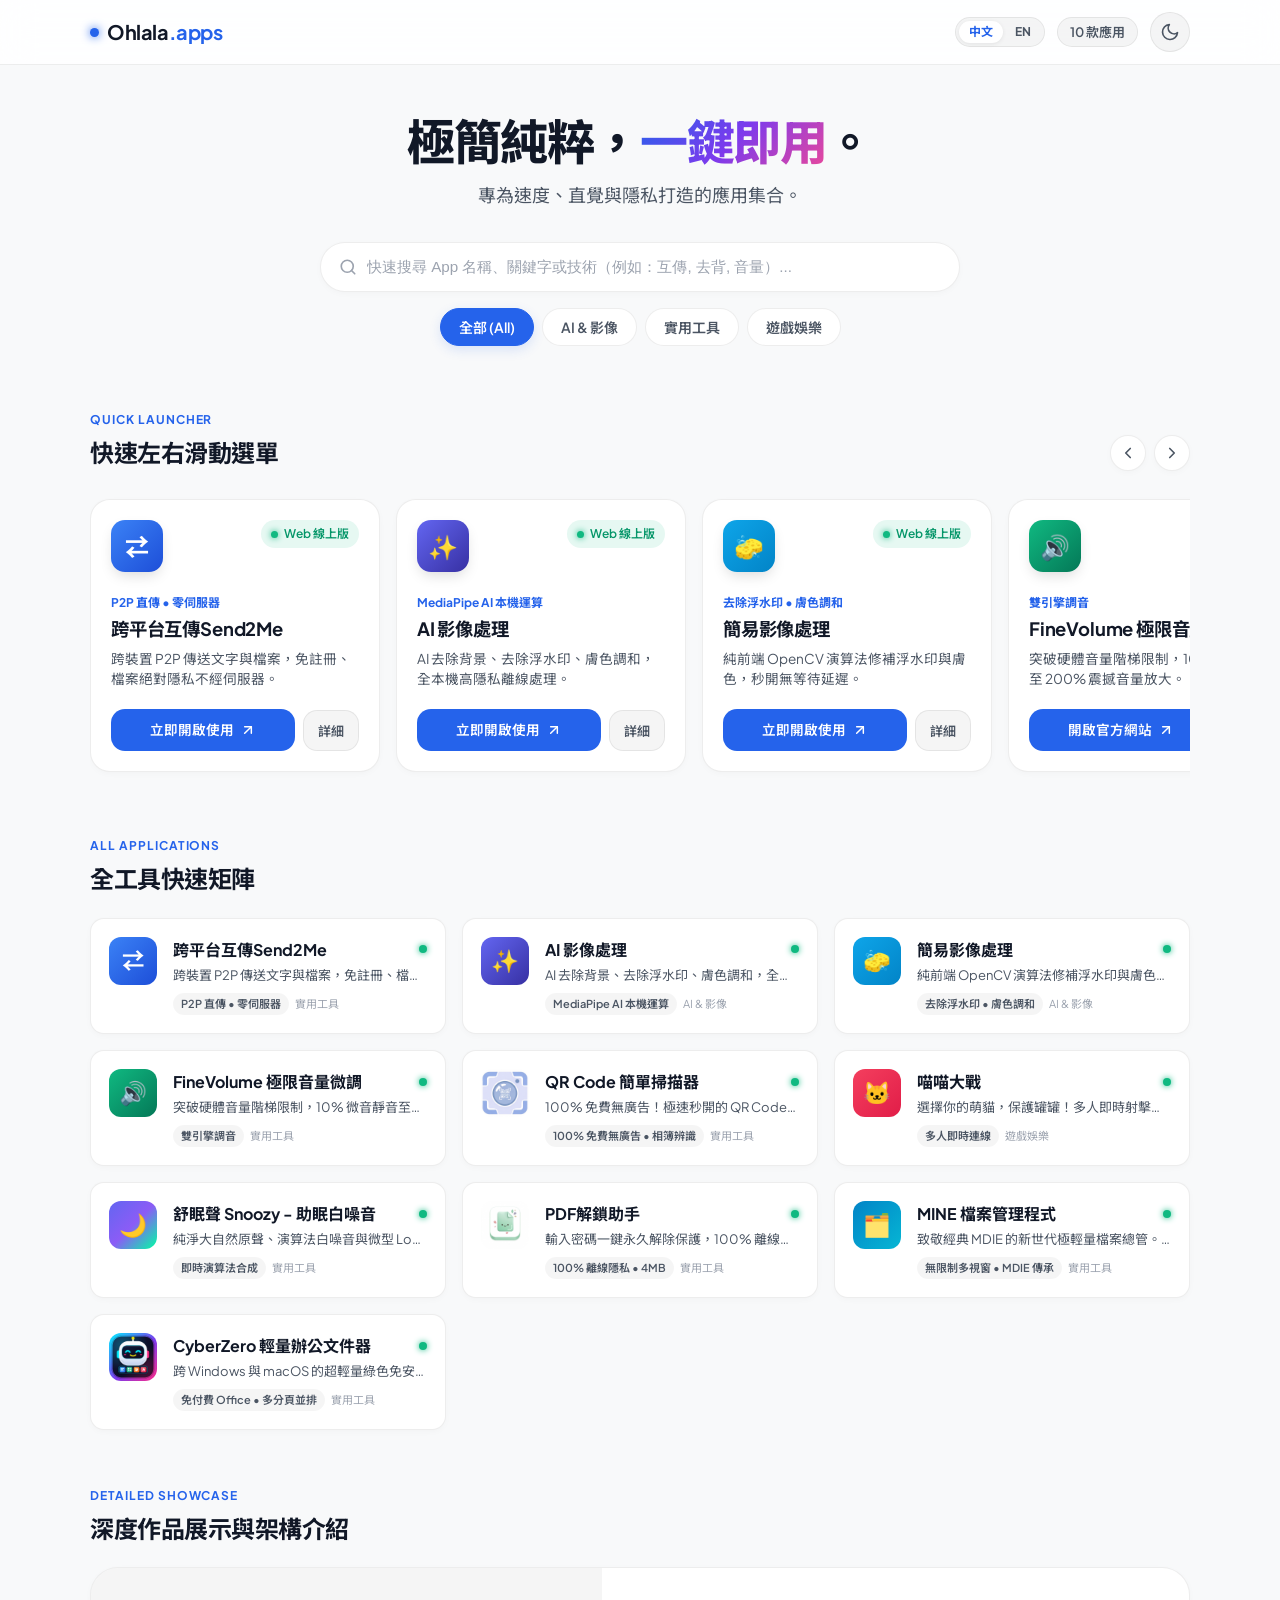
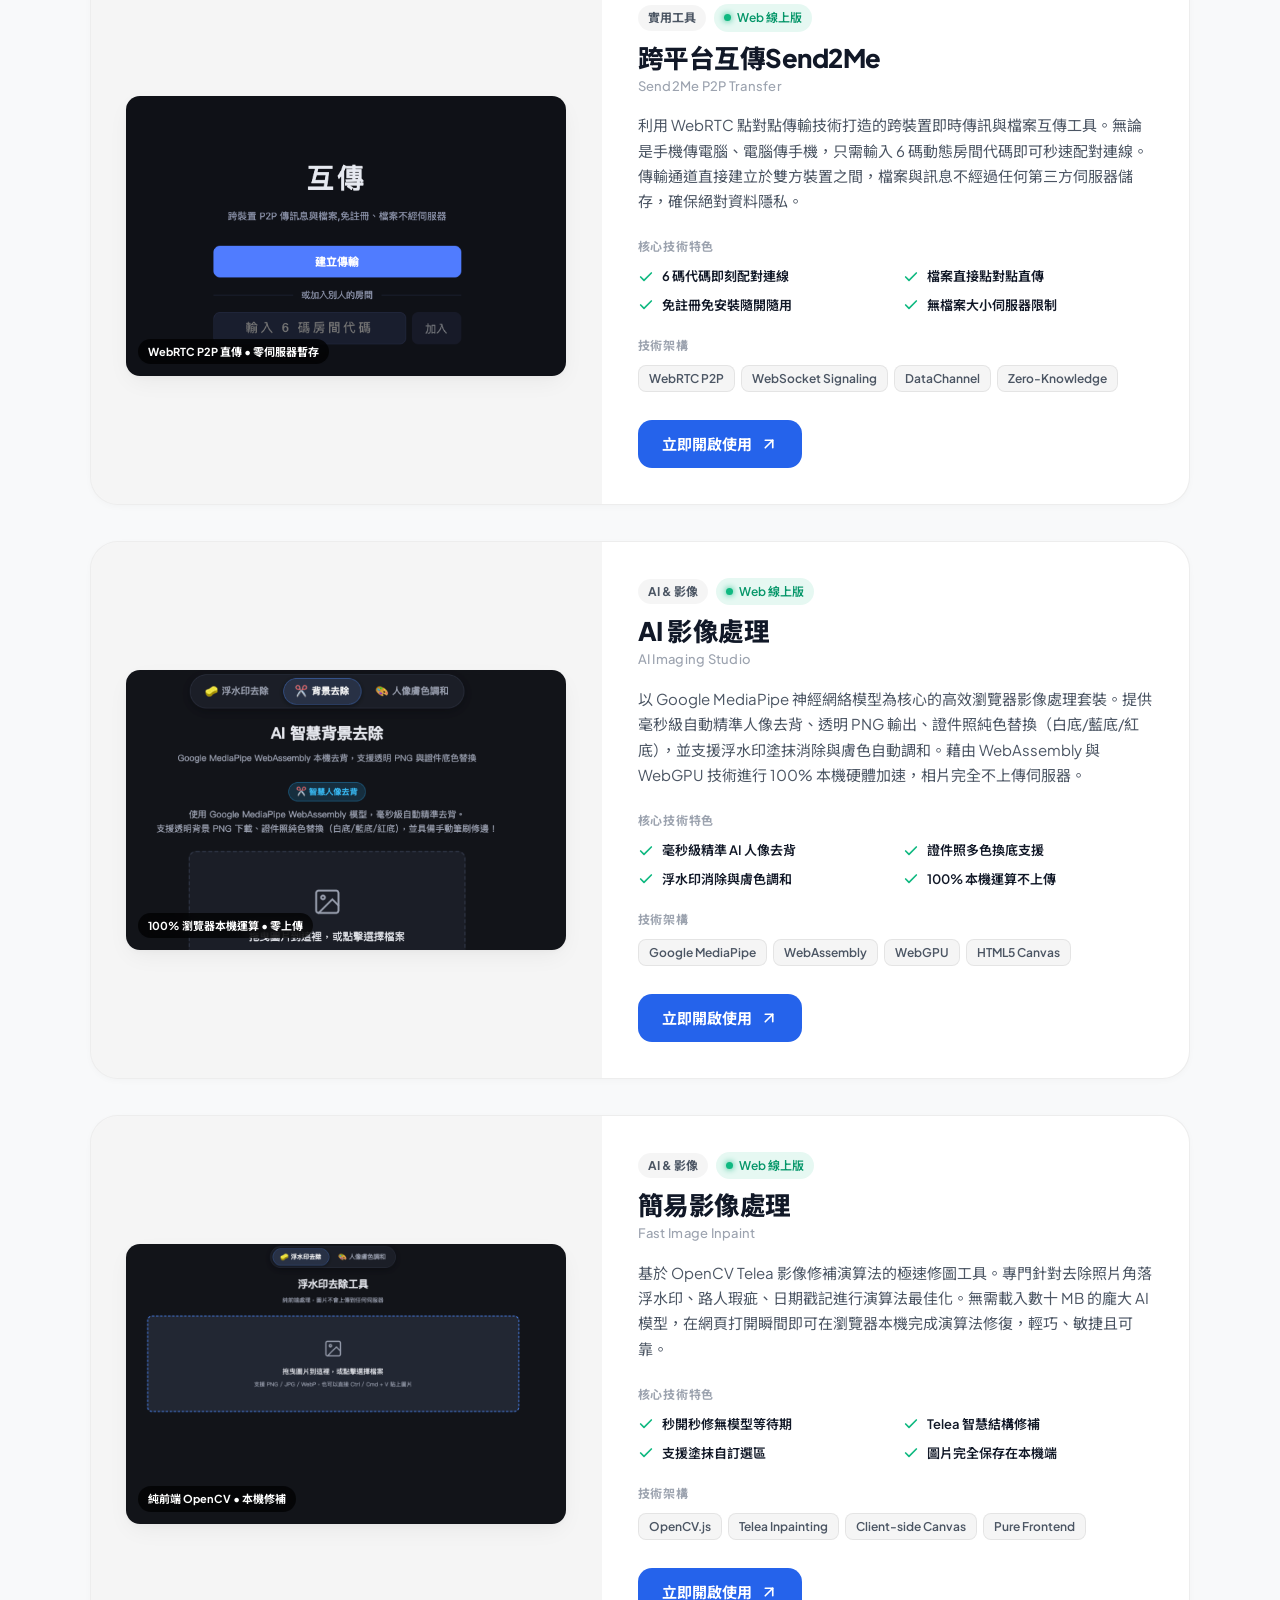
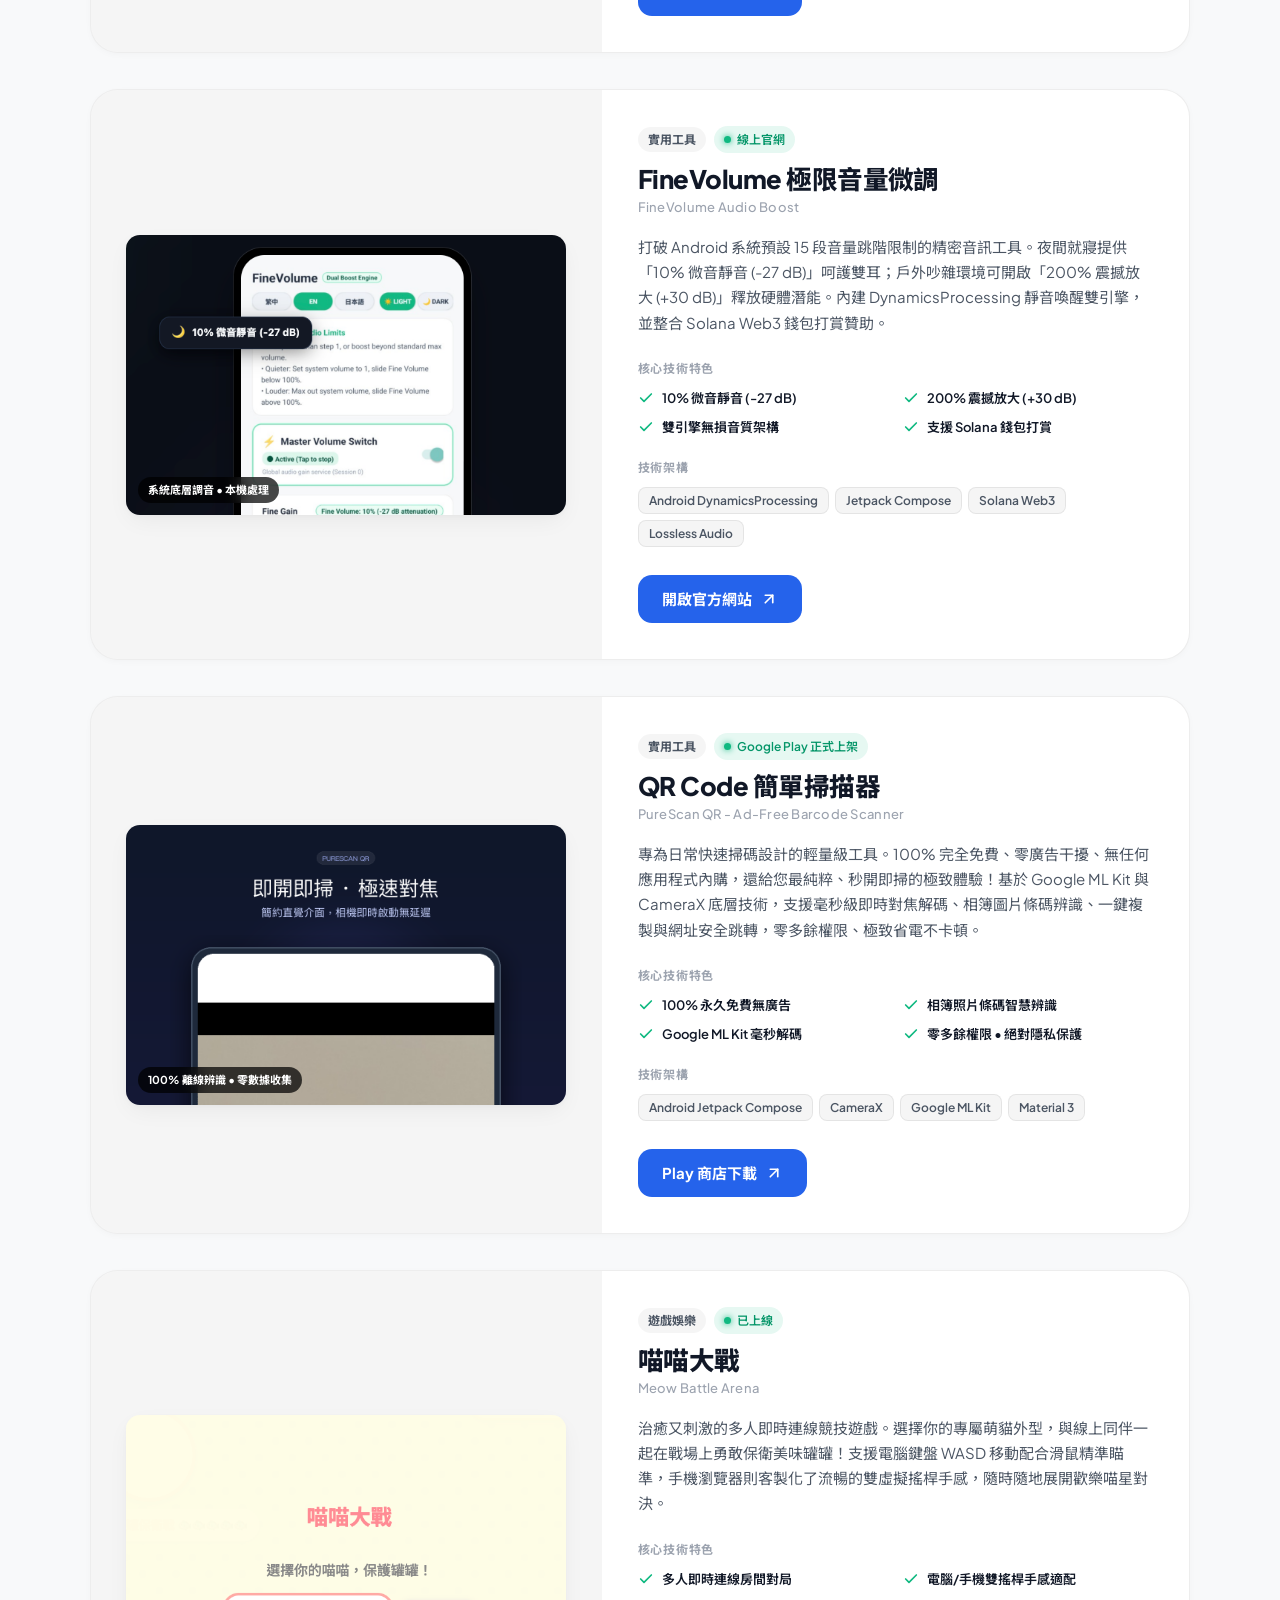
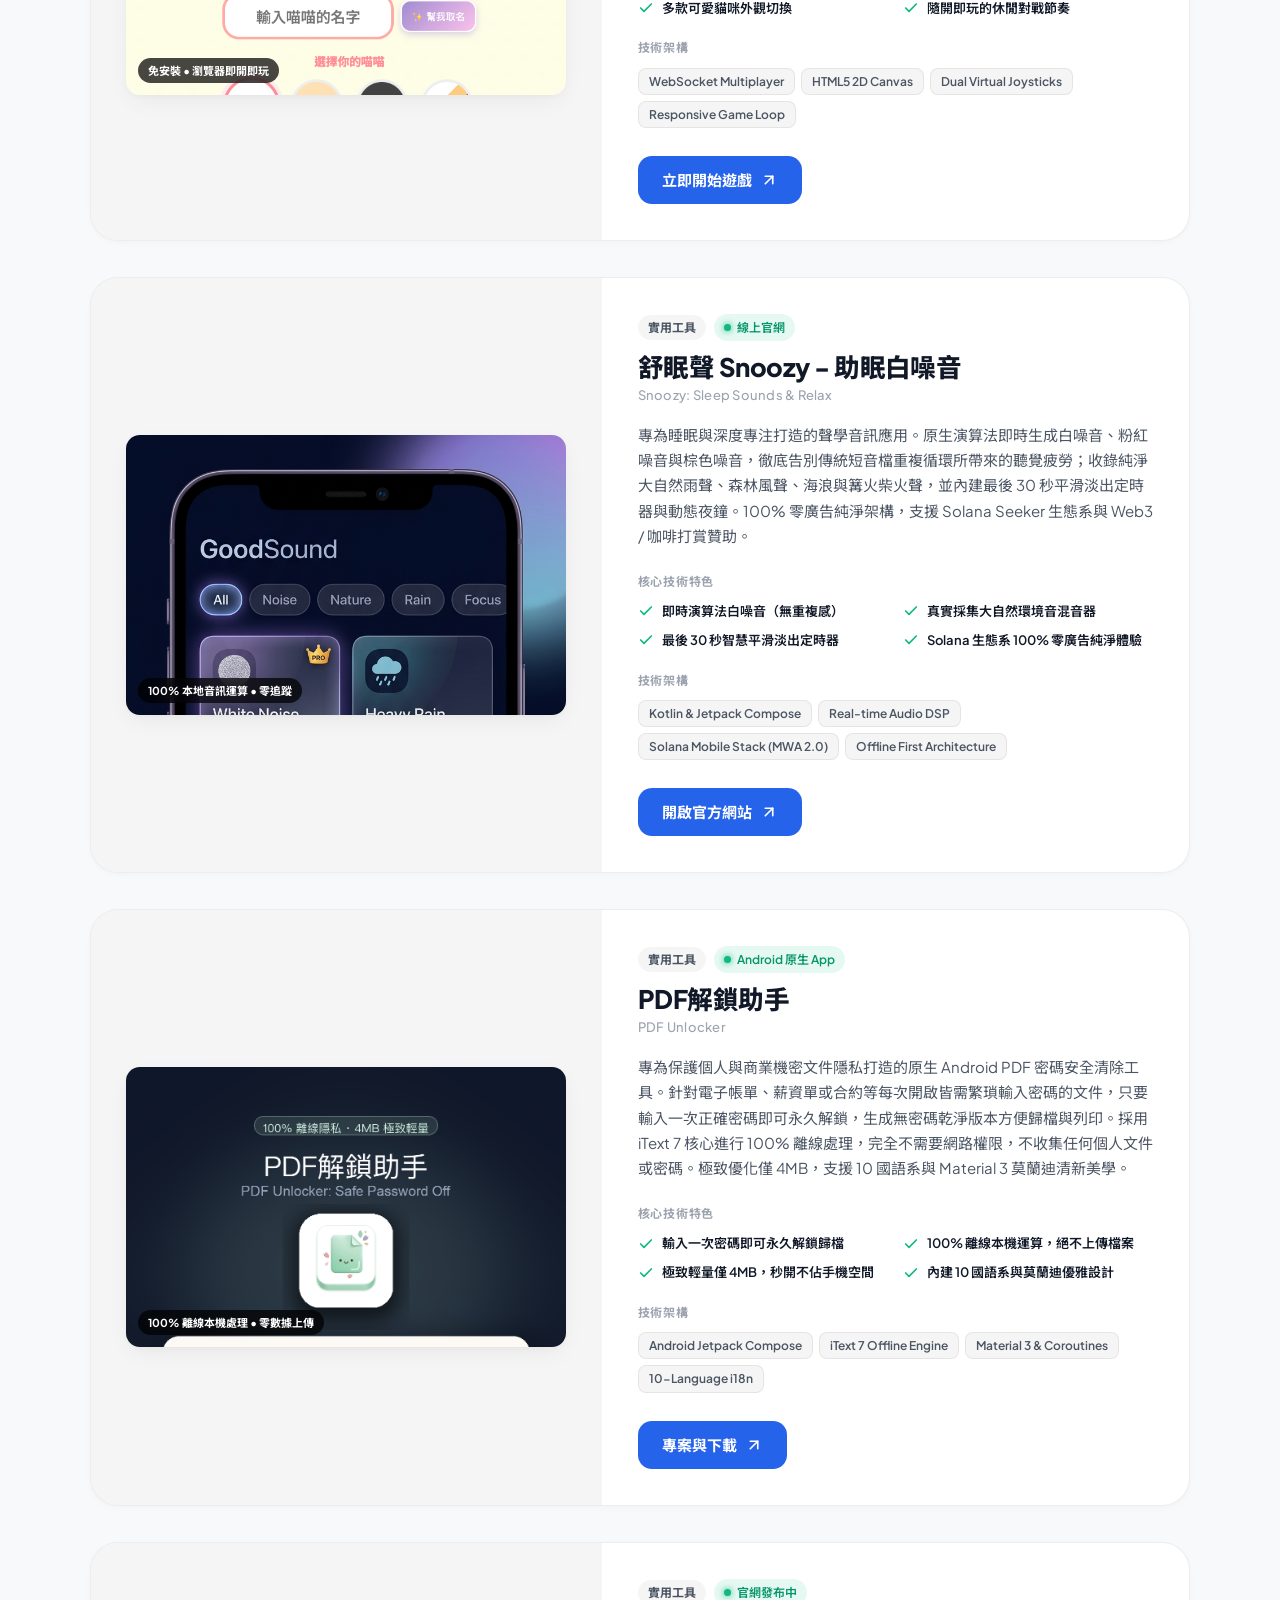
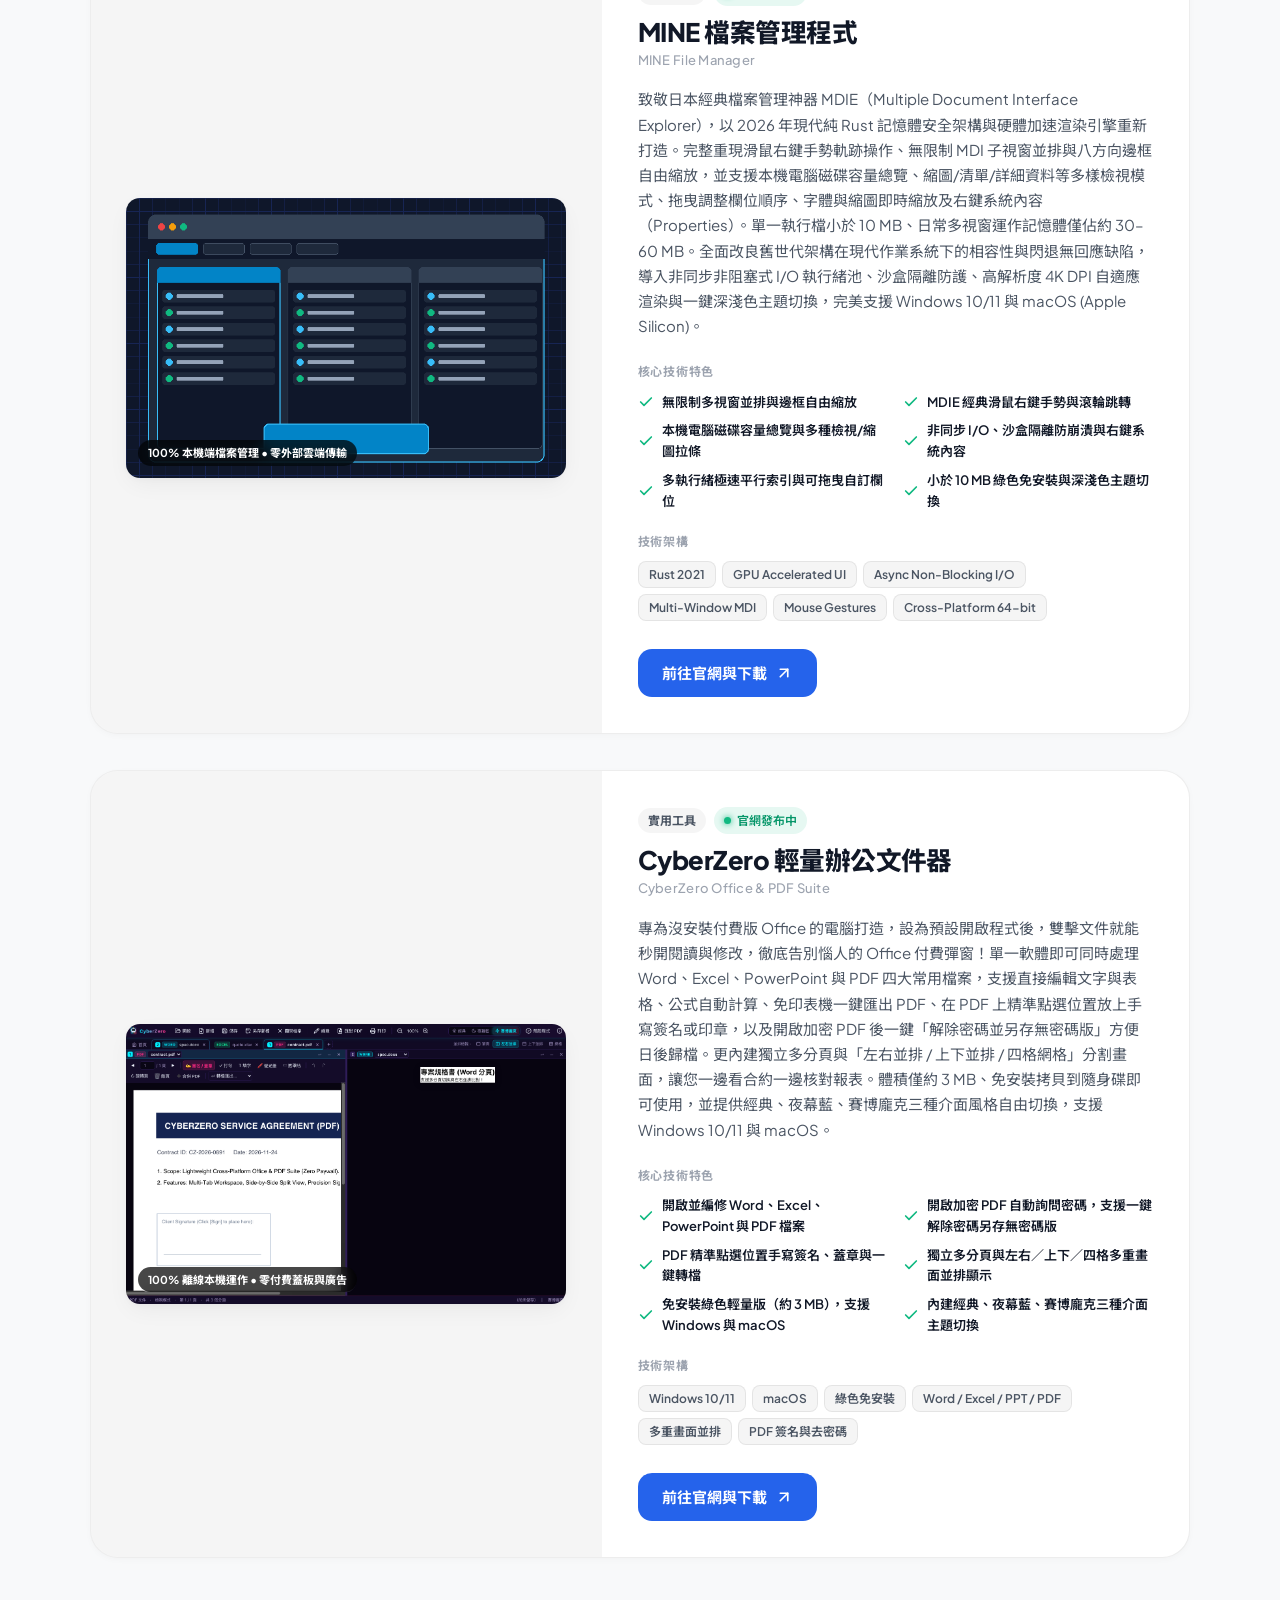
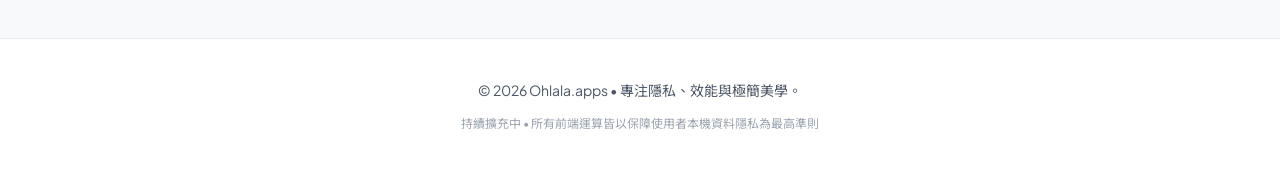
==== commit bbeb5132: "feat: Update CyberZero with PDF password unlock & bump SW cache v3" ====
--- a/index.html
+++ b/index.html
@@ -247,6 +247,6 @@
   </div>
 
   <!-- Application Logic -->
-  <script src="app.js"></script>
+  <script src="app.js?v=3"></script>
 </body>
 </html>
